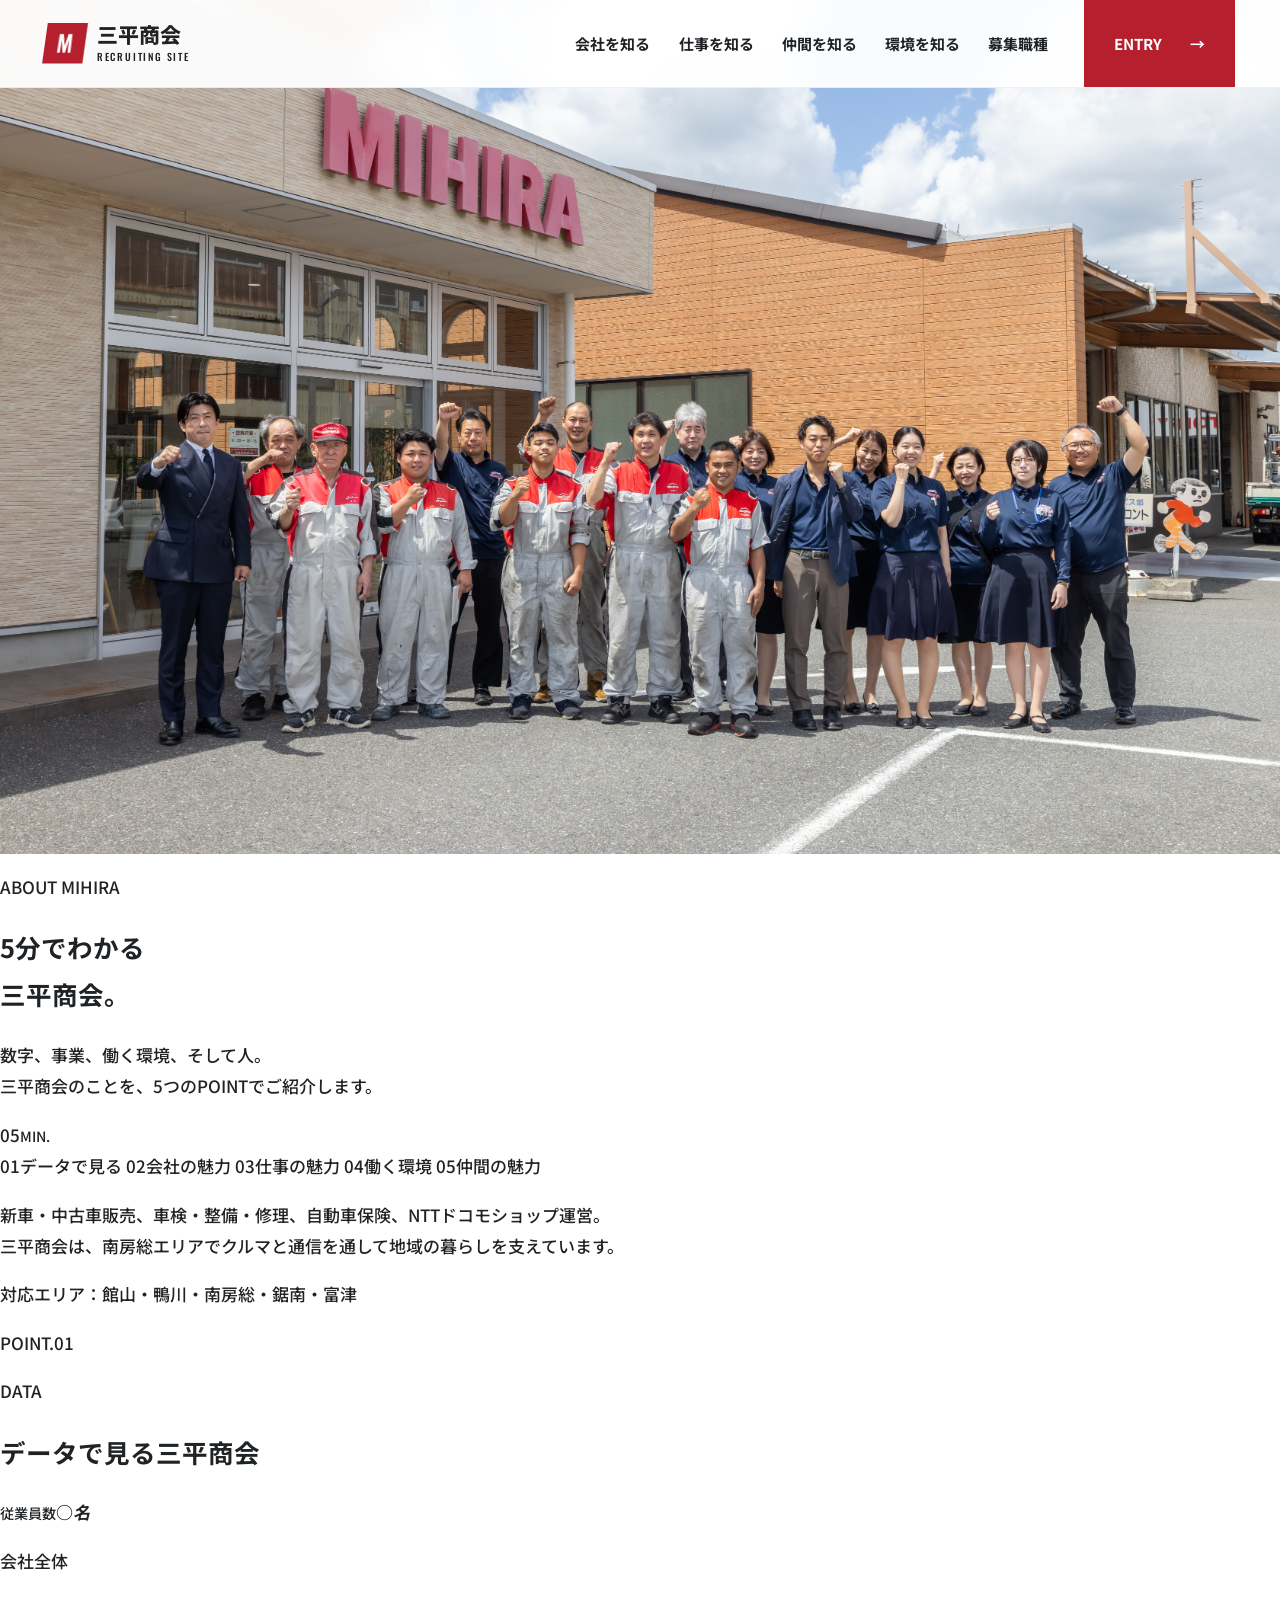
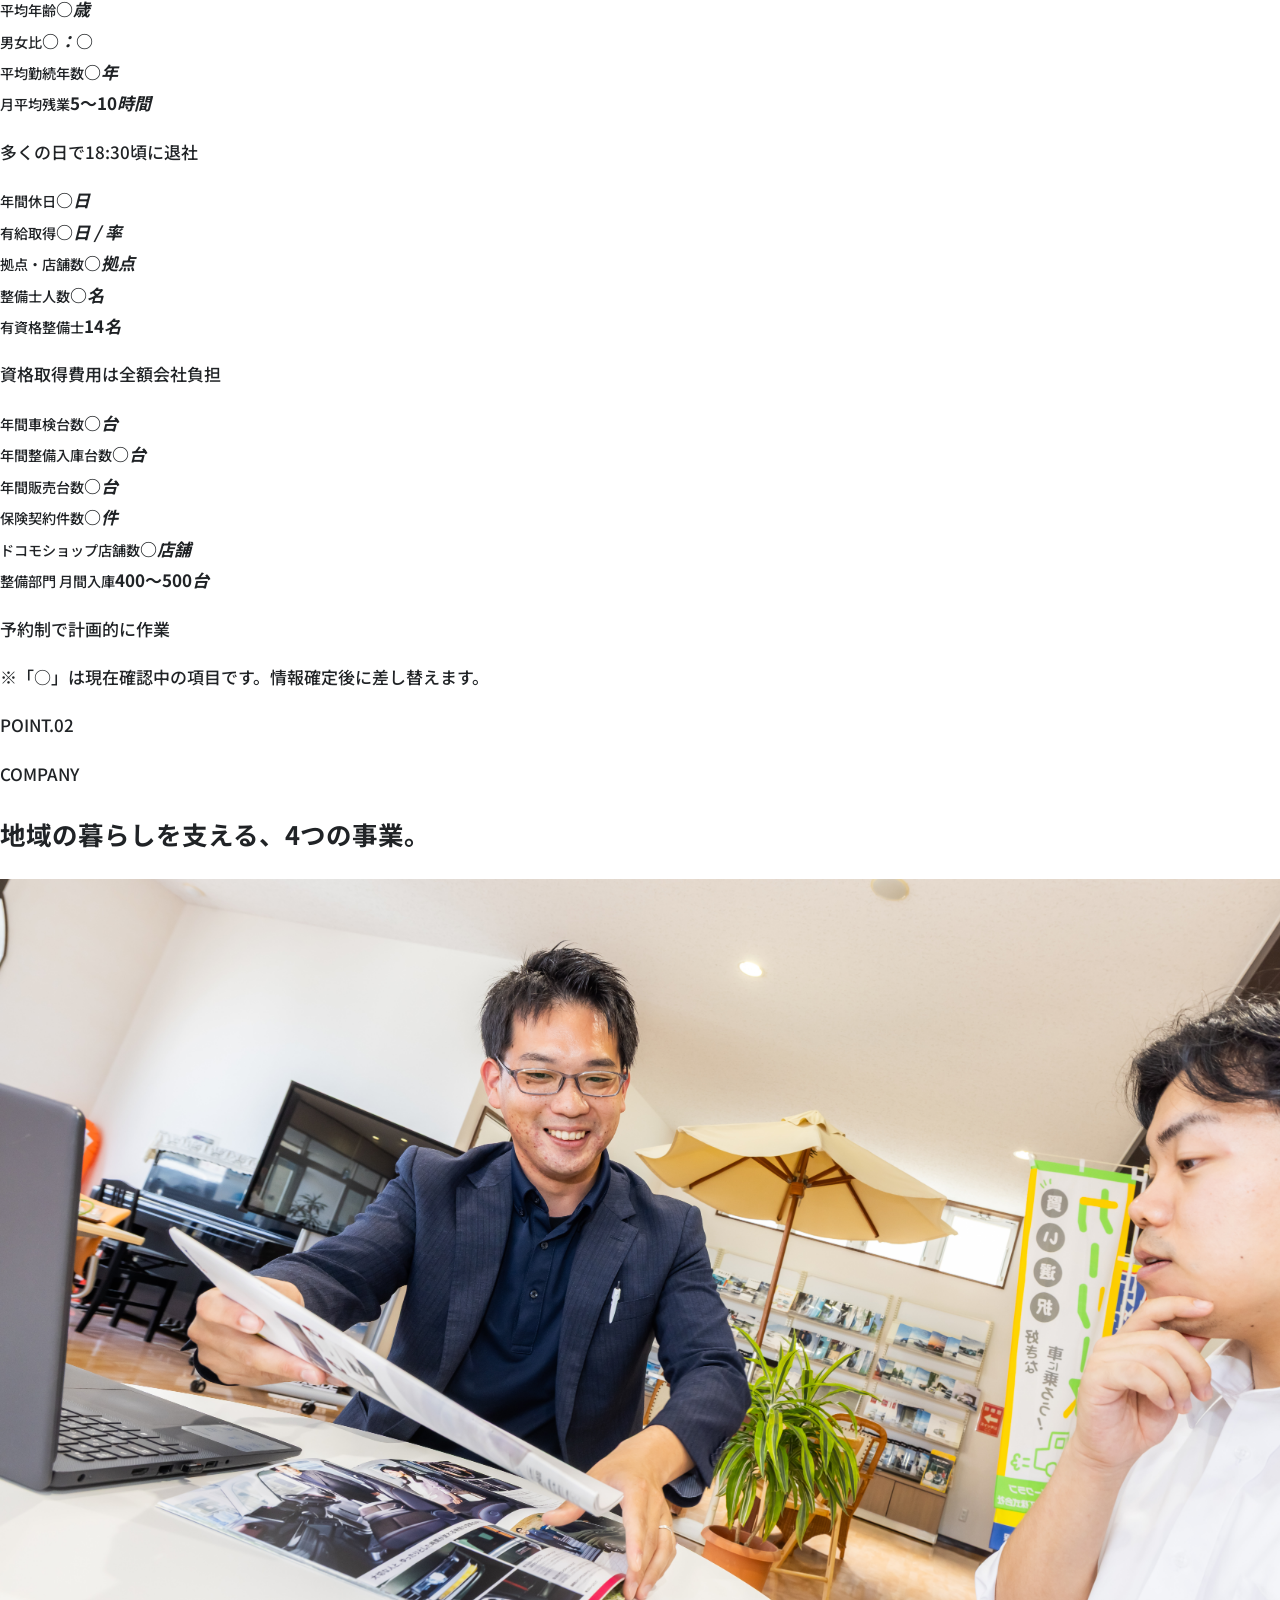
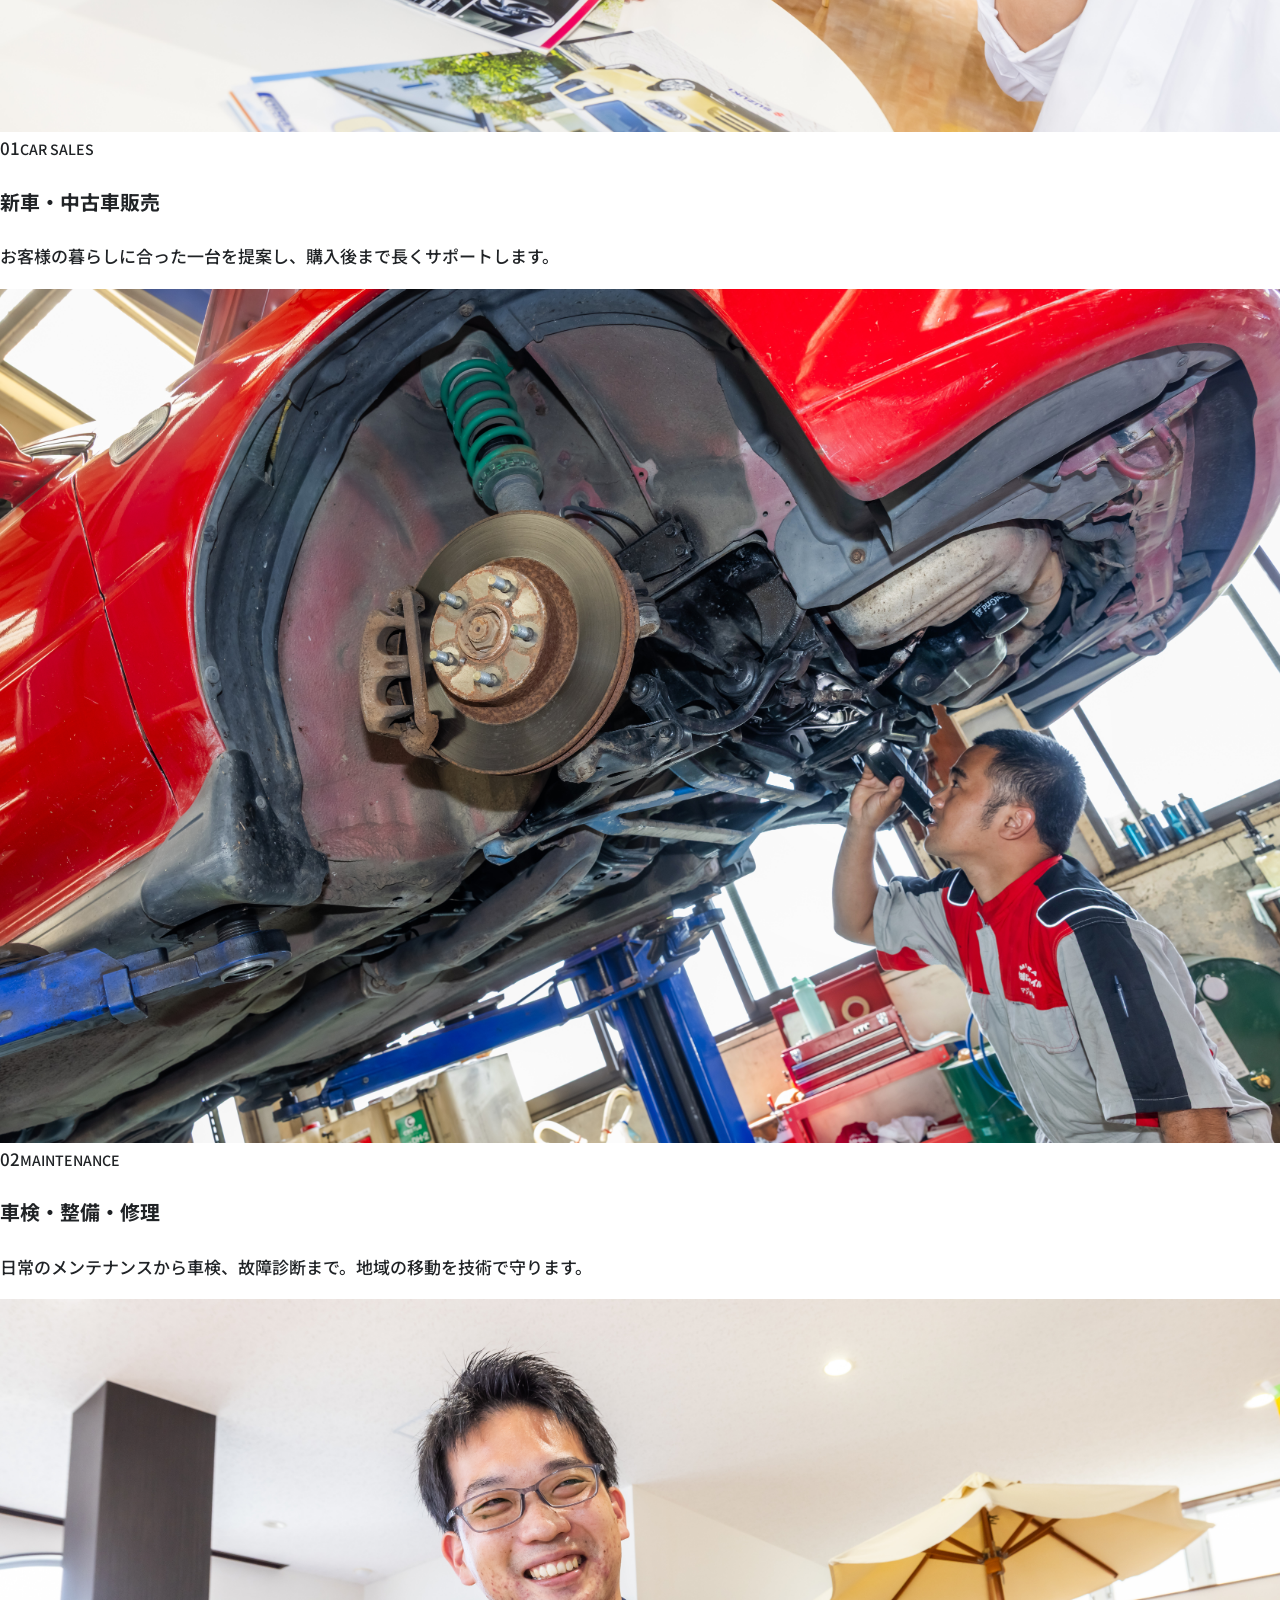
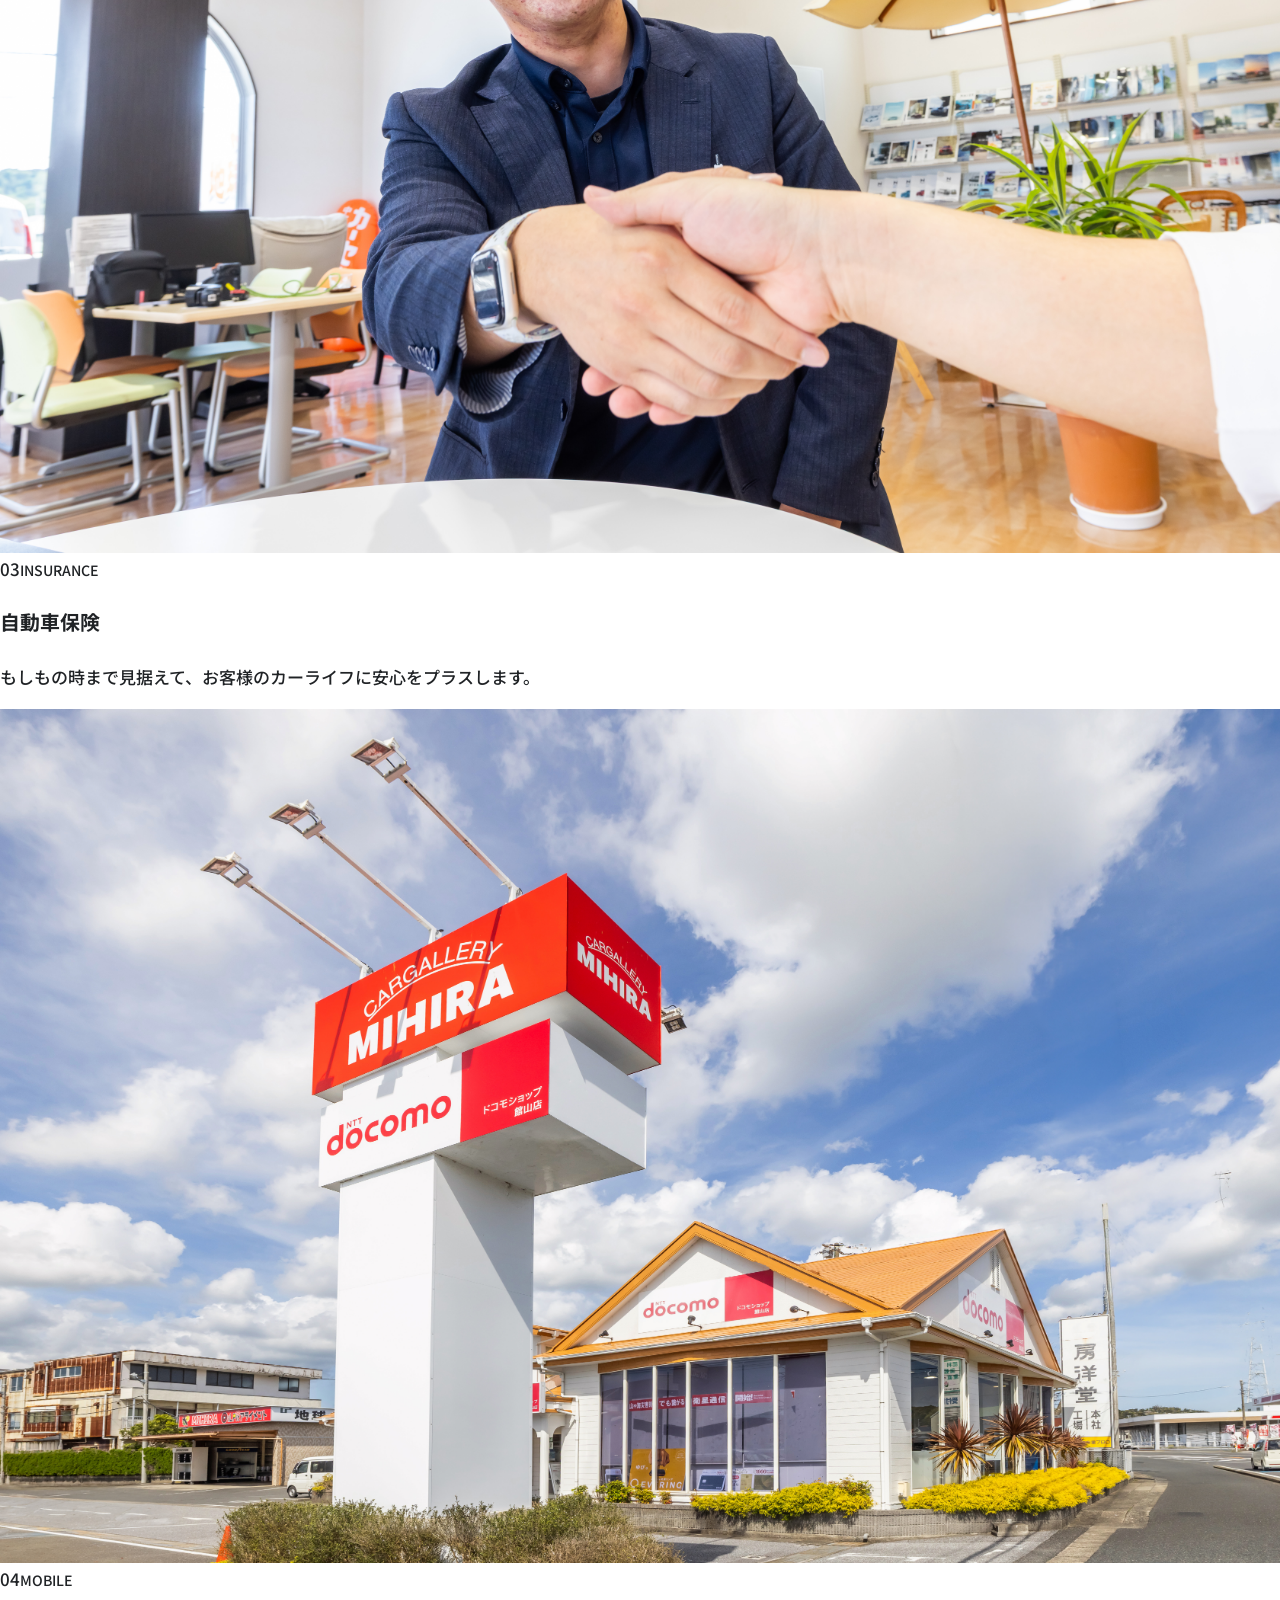
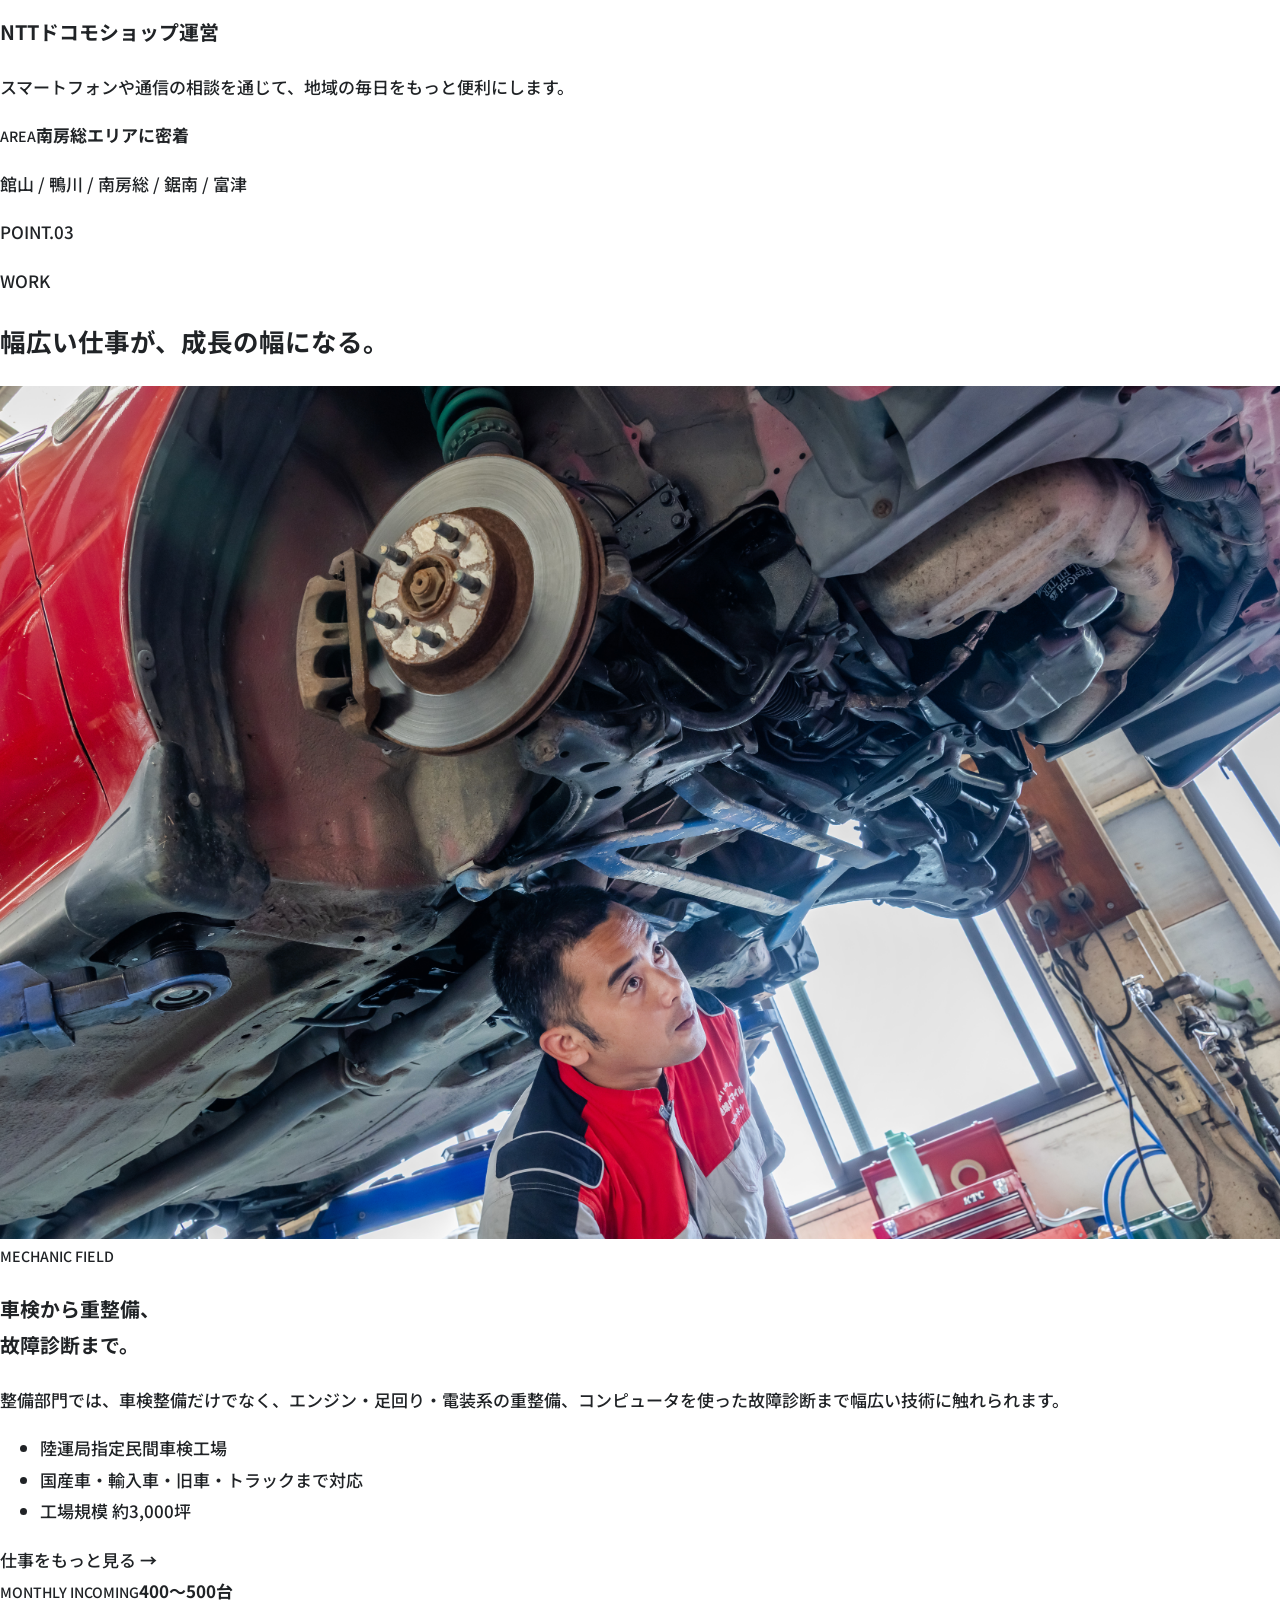
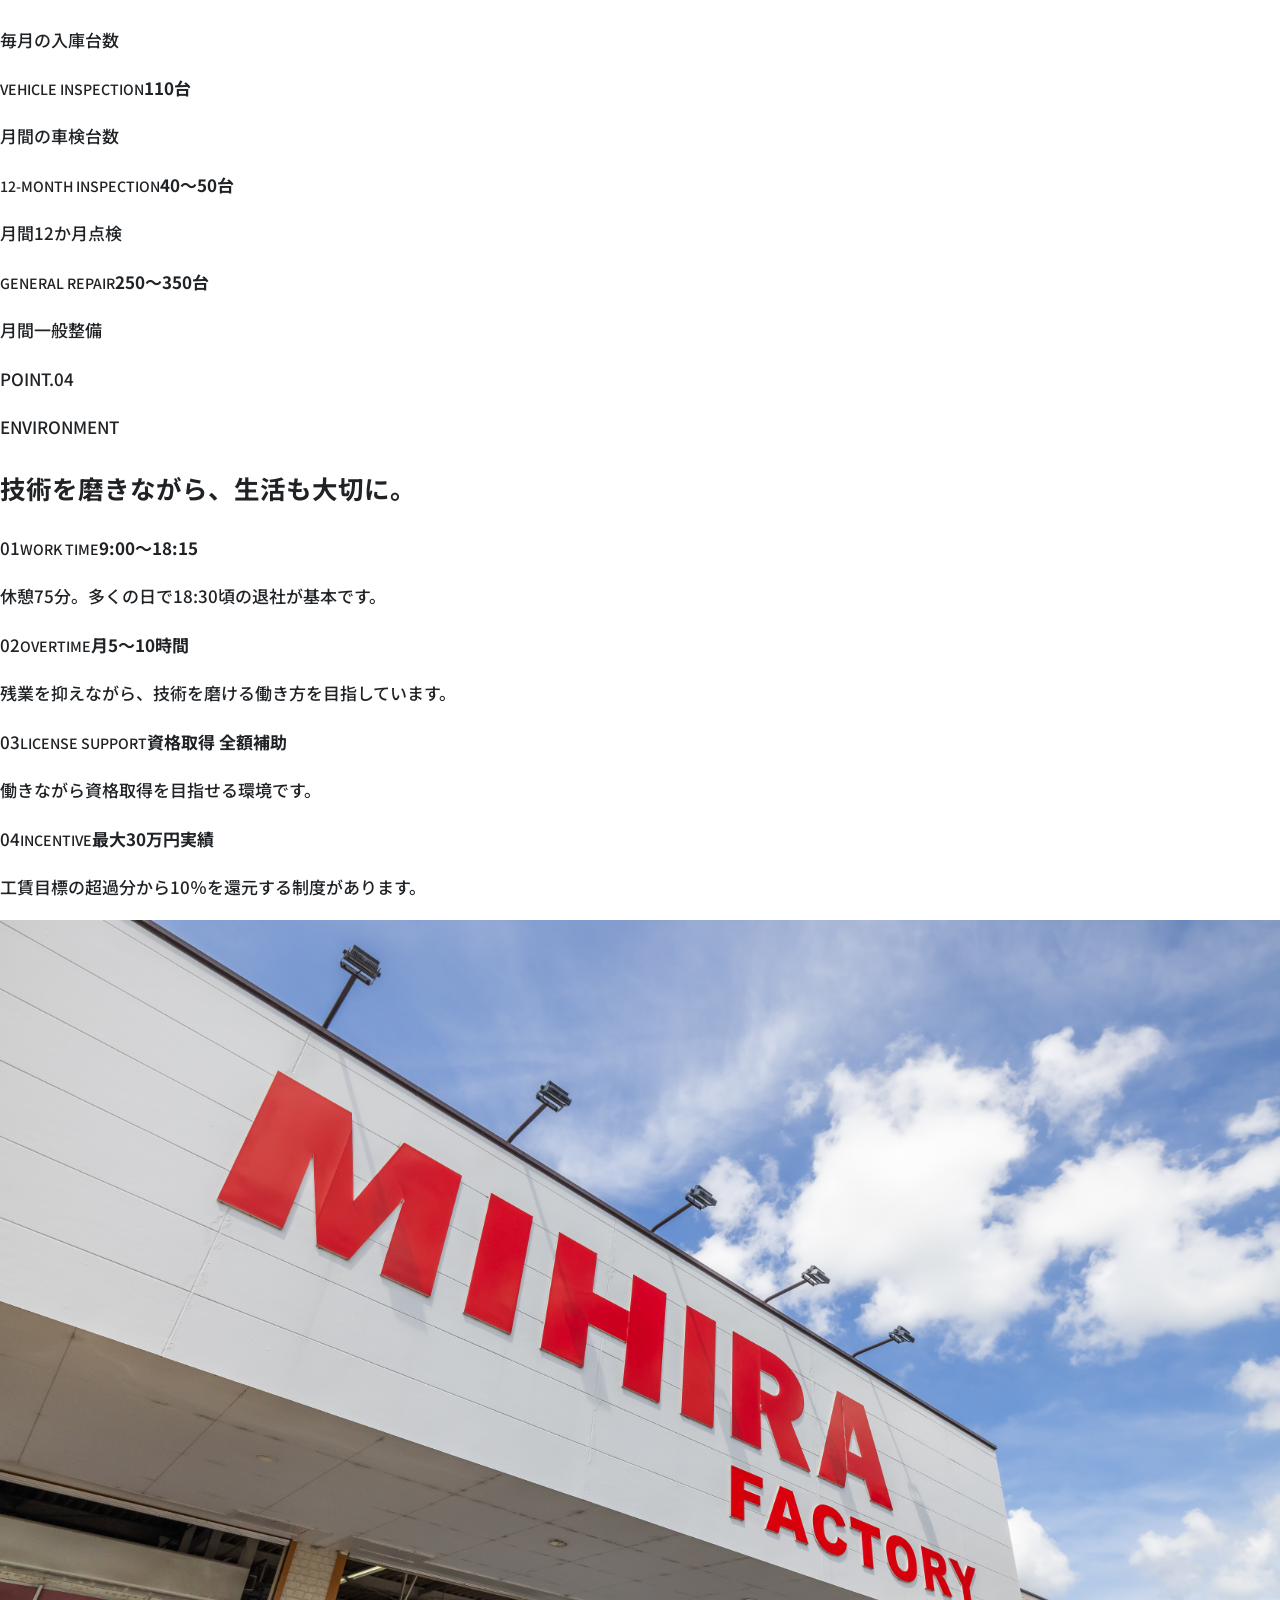
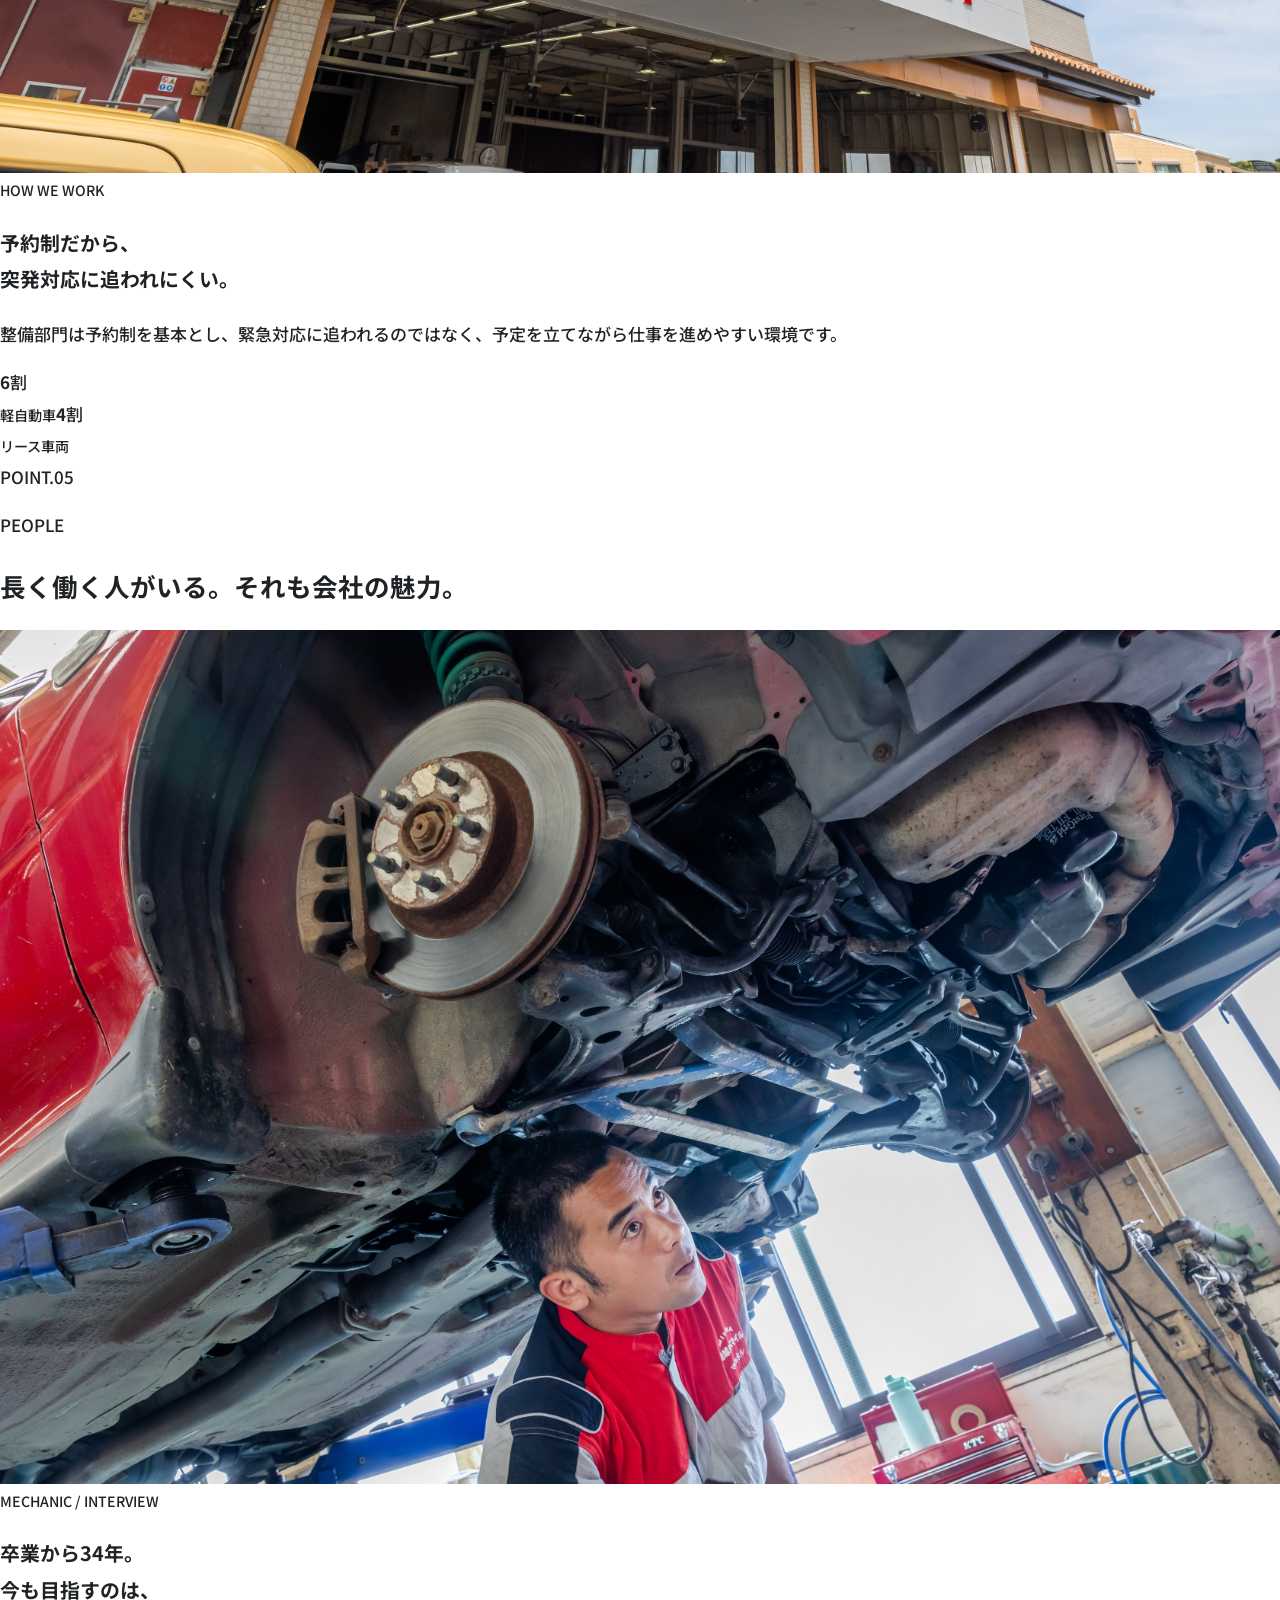
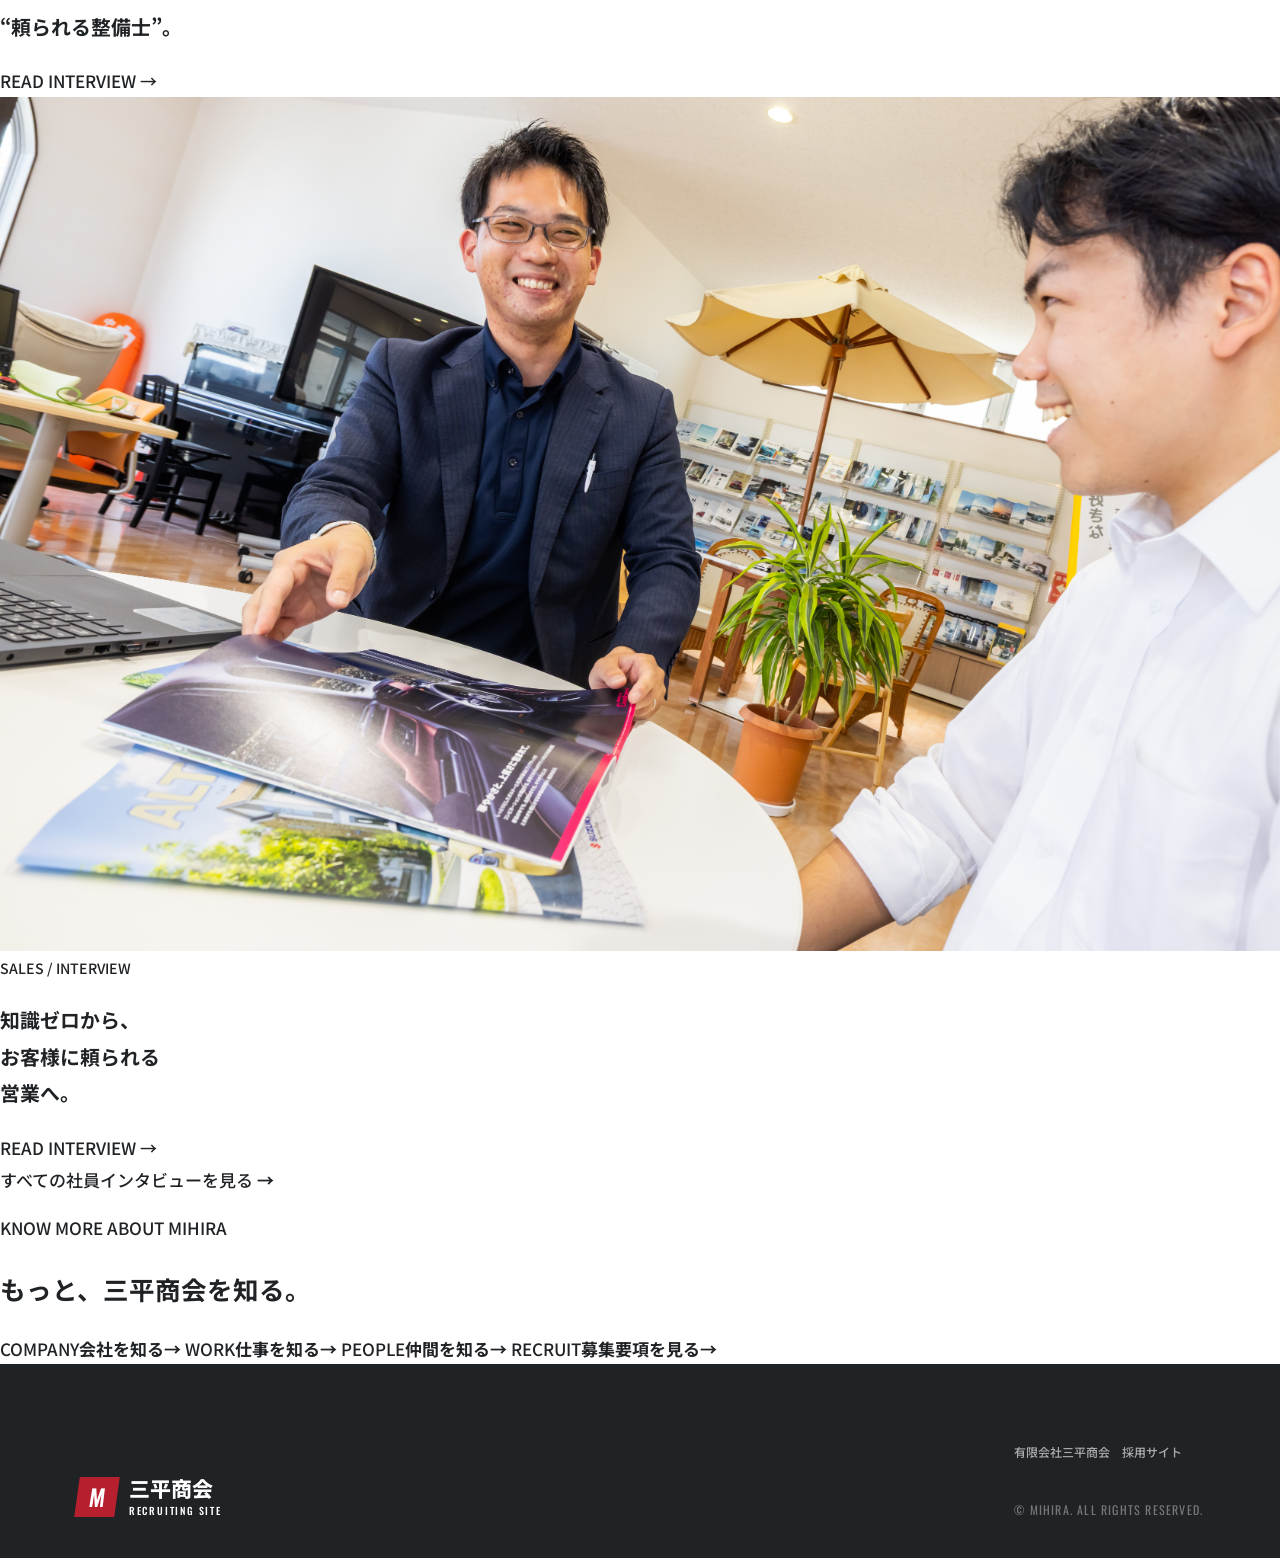
==== about/index.html @ 627ac49d "Add five-minute company overview page" ====
<!doctype html>
<html lang="ja">
<head>
<meta charset="utf-8">
<meta name="viewport" content="width=device-width,initial-scale=1">
<title>5分でわかる三平商会｜有限会社三平商会 採用サイト</title>
<meta name="description" content="数字・事業・働き方・社員の声から、三平商会を5分で知る採用コンテンツです。">
<link rel="stylesheet" href="../assets/css/style.css">
</head>
<body>
<header class="header">
  <a class="logo" href="../"><span class="logo-mark">M</span><span>三平商会<small>RECRUITING SITE</small></span></a>
  <button class="menu" aria-label="メニューを開く" aria-expanded="false"><span></span><span></span><span></span></button>
  <nav class="nav">
    <a href="../company/">会社を知る</a>
    <a href="../work/">仕事を知る</a>
    <a href="../people/">仲間を知る</a>
    <a href="../factory-tour/">環境を知る</a>
    <a href="../jobs/">募集職種</a>
    <a class="entry" href="../entry/">ENTRY <b>→</b></a>
  </nav>
</header>

<main class="five-page">

<section class="five-hero">
  <div class="five-hero-photo site-photo">
    <img src="../image/0V8A1605.jpg" alt="三平商会で働くスタッフ">
  </div>
  <div class="five-hero-copy">
    <p>ABOUT MIHIRA</p>
    <h1><span>5分でわかる</span><br>三平商会。</h1>
    <div class="five-hero-rule"></div>
    <p class="five-hero-lead">数字、事業、働く環境、そして人。<br>三平商会のことを、5つのPOINTでご紹介します。</p>
  </div>
  <div class="five-hero-mark">05<small>MIN.</small></div>
</section>

<nav class="five-local-nav">
  <a href="#data"><span>01</span>データで見る</a>
  <a href="#company"><span>02</span>会社の魅力</a>
  <a href="#work"><span>03</span>仕事の魅力</a>
  <a href="#environment"><span>04</span>働く環境</a>
  <a href="#people"><span>05</span>仲間の魅力</a>
</nav>

<section class="five-intro">
  <div class="five-container">
    <p class="five-intro-copy">新車・中古車販売、車検・整備・修理、自動車保険、NTTドコモショップ運営。<br>三平商会は、南房総エリアでクルマと通信を通して地域の暮らしを支えています。</p>
    <p>対応エリア：館山・鴨川・南房総・鋸南・富津</p>
  </div>
</section>

<section class="five-section five-data" id="data">
  <div class="five-container">
    <div class="five-point-head">
      <span>POINT.01</span>
      <div><p>DATA</p><h2>データで見る三平商会</h2></div>
    </div>

    <div class="five-data-grid">
      <article class="five-stat five-stat-large"><small>従業員数</small><strong>○<i>名</i></strong><p>会社全体</p></article>
      <article class="five-stat"><small>平均年齢</small><strong>○<i>歳</i></strong></article>
      <article class="five-stat"><small>男女比</small><strong>○<i>：</i>○</strong></article>
      <article class="five-stat"><small>平均勤続年数</small><strong>○<i>年</i></strong></article>
      <article class="five-stat five-stat-red"><small>月平均残業</small><strong>5〜10<i>時間</i></strong><p>多くの日で18:30頃に退社</p></article>
      <article class="five-stat"><small>年間休日</small><strong>○<i>日</i></strong></article>
      <article class="five-stat"><small>有給取得</small><strong>○<i>日 / 率</i></strong></article>
      <article class="five-stat"><small>拠点・店舗数</small><strong>○<i>拠点</i></strong></article>
      <article class="five-stat"><small>整備士人数</small><strong>○<i>名</i></strong></article>
      <article class="five-stat five-stat-dark"><small>有資格整備士</small><strong>14<i>名</i></strong><p>資格取得費用は全額会社負担</p></article>
      <article class="five-stat"><small>年間車検台数</small><strong>○<i>台</i></strong></article>
      <article class="five-stat"><small>年間整備入庫台数</small><strong>○<i>台</i></strong></article>
      <article class="five-stat"><small>年間販売台数</small><strong>○<i>台</i></strong></article>
      <article class="five-stat"><small>保険契約件数</small><strong>○<i>件</i></strong></article>
      <article class="five-stat"><small>ドコモショップ店舗数</small><strong>○<i>店舗</i></strong></article>
      <article class="five-stat five-stat-accent"><small>整備部門 月間入庫</small><strong>400〜500<i>台</i></strong><p>予約制で計画的に作業</p></article>
    </div>
    <p class="five-data-note">※「○」は現在確認中の項目です。情報確定後に差し替えます。</p>
  </div>
</section>

<section class="five-section five-company" id="company">
  <div class="five-container">
    <div class="five-point-head">
      <span>POINT.02</span>
      <div><p>COMPANY</p><h2>地域の暮らしを支える、4つの事業。</h2></div>
    </div>

    <div class="five-business-grid">
      <article>
        <div class="site-photo"><img src="../image/0V8A1823.jpg" alt="自動車販売の仕事風景"></div>
        <div><span>01</span><small>CAR SALES</small><h3>新車・中古車販売</h3><p>お客様の暮らしに合った一台を提案し、購入後まで長くサポートします。</p></div>
      </article>
      <article>
        <div class="site-photo"><img src="../image/0V8A1689.jpg" alt="自動車整備の仕事風景"></div>
        <div><span>02</span><small>MAINTENANCE</small><h3>車検・整備・修理</h3><p>日常のメンテナンスから車検、故障診断まで。地域の移動を技術で守ります。</p></div>
      </article>
      <article>
        <div class="site-photo"><img src="../image/0V8A1836.jpg" alt="自動車保険の仕事イメージ"></div>
        <div><span>03</span><small>INSURANCE</small><h3>自動車保険</h3><p>もしもの時まで見据えて、お客様のカーライフに安心をプラスします。</p></div>
      </article>
      <article>
        <div class="site-photo"><img src="../image/0V8A1887.jpg" alt="ドコモショップの店舗外観"></div>
        <div><span>04</span><small>MOBILE</small><h3>NTTドコモショップ運営</h3><p>スマートフォンや通信の相談を通じて、地域の毎日をもっと便利にします。</p></div>
      </article>
    </div>

    <div class="five-area-band">
      <div><small>AREA</small><strong>南房総エリアに密着</strong></div>
      <p>館山 / 鴨川 / 南房総 / 鋸南 / 富津</p>
    </div>
  </div>
</section>

<section class="five-section five-work" id="work">
  <div class="five-container">
    <div class="five-point-head">
      <span>POINT.03</span>
      <div><p>WORK</p><h2>幅広い仕事が、成長の幅になる。</h2></div>
    </div>

    <div class="five-work-feature">
      <div class="five-work-photo site-photo"><img src="../image/0V8A1693.jpg" alt="整備士が車両を点検する様子"></div>
      <div class="five-work-copy">
        <small>MECHANIC FIELD</small>
        <h3>車検から重整備、<br>故障診断まで。</h3>
        <p>整備部門では、車検整備だけでなく、エンジン・足回り・電装系の重整備、コンピュータを使った故障診断まで幅広い技術に触れられます。</p>
        <ul><li>陸運局指定民間車検工場</li><li>国産車・輸入車・旧車・トラックまで対応</li><li>工場規模 約3,000坪</li></ul>
        <a href="../work/">仕事をもっと見る <b>→</b></a>
      </div>
    </div>

    <div class="five-work-numbers">
      <div><small>MONTHLY INCOMING</small><strong>400〜500<span>台</span></strong><p>毎月の入庫台数</p></div>
      <div><small>VEHICLE INSPECTION</small><strong>110<span>台</span></strong><p>月間の車検台数</p></div>
      <div><small>12-MONTH INSPECTION</small><strong>40〜50<span>台</span></strong><p>月間12か月点検</p></div>
      <div><small>GENERAL REPAIR</small><strong>250〜350<span>台</span></strong><p>月間一般整備</p></div>
    </div>
  </div>
</section>

<section class="five-section five-environment" id="environment">
  <div class="five-container">
    <div class="five-point-head five-point-light">
      <span>POINT.04</span>
      <div><p>ENVIRONMENT</p><h2>技術を磨きながら、生活も大切に。</h2></div>
    </div>

    <div class="five-env-grid">
      <article><span>01</span><small>WORK TIME</small><strong>9:00〜18:15</strong><p>休憩75分。多くの日で18:30頃の退社が基本です。</p></article>
      <article><span>02</span><small>OVERTIME</small><strong>月5〜10時間</strong><p>残業を抑えながら、技術を磨ける働き方を目指しています。</p></article>
      <article><span>03</span><small>LICENSE SUPPORT</small><strong>資格取得 全額補助</strong><p>働きながら資格取得を目指せる環境です。</p></article>
      <article><span>04</span><small>INCENTIVE</small><strong>最大30万円実績</strong><p>工賃目標の超過分から10％を還元する制度があります。</p></article>
    </div>

    <div class="five-env-photo">
      <div class="site-photo"><img src="../image/0V8A1773.jpg" alt="MIHIRA FACTORY"></div>
      <div>
        <small>HOW WE WORK</small>
        <h3>予約制だから、<br>突発対応に追われにくい。</h3>
        <p>整備部門は予約制を基本とし、緊急対応に追われるのではなく、予定を立てながら仕事を進めやすい環境です。</p>
        <div class="five-ratio"><span><b>6</b>割<br><small>軽自動車</small></span><span><b>4</b>割<br><small>リース車両</small></span></div>
      </div>
    </div>
  </div>
</section>

<section class="five-section five-people" id="people">
  <div class="five-container">
    <div class="five-point-head">
      <span>POINT.05</span>
      <div><p>PEOPLE</p><h2>長く働く人がいる。それも会社の魅力。</h2></div>
    </div>

    <div class="five-people-grid">
      <a href="../people/mechanic-ky.html">
        <div class="site-photo"><img src="../image/0V8A1693.jpg" alt="自動車整備の仕事風景"></div>
        <div><small>MECHANIC / INTERVIEW</small><h3>卒業から34年。<br>今も目指すのは、<br>“頼られる整備士”。</h3><span>READ INTERVIEW →</span></div>
      </a>
      <a href="../people/sales-ty.html">
        <div class="site-photo"><img src="../image/0V8A1831.jpg" alt="営業スタッフの仕事風景"></div>
        <div><small>SALES / INTERVIEW</small><h3>知識ゼロから、<br>お客様に頼られる<br>営業へ。</h3><span>READ INTERVIEW →</span></div>
      </a>
    </div>

    <a class="five-all-people" href="../people/">すべての社員インタビューを見る <b>→</b></a>
  </div>
</section>

<section class="five-next">
  <div class="five-container">
    <p>KNOW MORE ABOUT MIHIRA</p>
    <h2>もっと、三平商会を知る。</h2>
    <div class="five-next-grid">
      <a href="../company/"><span>COMPANY</span><strong>会社を知る</strong><b>→</b></a>
      <a href="../work/"><span>WORK</span><strong>仕事を知る</strong><b>→</b></a>
      <a href="../people/"><span>PEOPLE</span><strong>仲間を知る</strong><b>→</b></a>
      <a href="../jobs/"><span>RECRUIT</span><strong>募集要項を見る</strong><b>→</b></a>
    </div>
  </div>
</section>

</main>

<footer>
  <div class="logo footer-logo"><span class="logo-mark">M</span><span>三平商会<small>RECRUITING SITE</small></span></div>
  <p>有限会社三平商会　採用サイト</p>
  <small>© MIHIRA. ALL RIGHTS RESERVED.</small>
</footer>
<script src="../assets/js/main.js"></script>
</body>
</html>
---- assets/css/style.css ----
@import url('https://fonts.googleapis.com/css2?family=Noto+Sans+JP:wght@400;500;600;700;800;900&family=Oswald:wght@500;600&display=swap');
:root{--red:#b51f2e;--red2:#8f1723;--ink:#202326;--muted:#72777c;--cream:#f4f1eb;--line:#ddd9d2}
*{box-sizing:border-box}html{scroll-behavior:smooth}body{margin:0;color:var(--ink);font-family:"Noto Sans JP",sans-serif;background:#fff}a{color:inherit;text-decoration:none}.header{height:88px;display:flex;align-items:center;padding:0 3.5vw;position:fixed;top:0;left:0;right:0;z-index:20;background:rgba(255,255,255,.94);backdrop-filter:blur(12px);border-bottom:1px solid rgba(0,0,0,.06)}.logo{display:flex;align-items:center;gap:12px;font-weight:800;line-height:1.05;font-size:20px}.logo small{display:block;font:500 9px/1.4 Oswald,sans-serif;letter-spacing:.18em;margin-top:5px}.logo-mark{display:grid;place-items:center;width:40px;height:40px;background:var(--red);color:white;font:600 23px Oswald;transform:skew(-8deg)}.nav{margin-left:auto;display:flex;align-items:center;height:100%;gap:2.2vw;font-size:13px;font-weight:600}.nav a:not(.entry):hover{color:var(--red)}.entry{height:100%;padding:0 30px;background:var(--red);color:white;display:flex;gap:28px;align-items:center;margin-left:8px}.menu{display:none}.hero{height:min(900px,100vh);min-height:690px;padding-top:88px;position:relative;overflow:hidden;background:#eee}.hero-photo{position:absolute;inset:88px 0 0;background:linear-gradient(110deg,#d4d1ca,#9d9c98)}.placeholder{display:grid;place-items:center;background:linear-gradient(135deg,#dedbd4,#b8b5ae);overflow:hidden}.placeholder span{font:600 12px Oswald;letter-spacing:.18em;color:rgba(32,35,38,.42)}.hero-photo:after{content:"";position:absolute;inset:0;background:linear-gradient(90deg,rgba(0,0,0,.5),rgba(0,0,0,.05) 60%)}.hero-copy{position:absolute;left:7vw;top:50%;transform:translateY(-42%);color:white;z-index:2}.eyebrow,.section-head>p{font:600 12px Oswald;letter-spacing:.2em}.hero-copy h1{font-size:clamp(50px,6.2vw,96px);line-height:1.12;letter-spacing:-.04em;margin:20px 0 25px;font-weight:800}.hero-copy h1 em{font-style:normal;color:#fff;border-bottom:8px solid var(--red)}.hero-copy>p:last-child{font-size:18px;font-weight:600;letter-spacing:.06em}.scroll{position:absolute;right:4vw;bottom:35px;color:white;z-index:3;font:500 10px Oswald;letter-spacing:.2em;writing-mode:vertical-rl}.scroll i{display:block;height:55px;width:1px;background:white;margin:12px auto}.section{max-width:1180px;margin:auto;padding:130px 40px;position:relative}.number{position:absolute;right:40px;top:100px;font:600 70px Oswald;color:#eee}.section-head p{color:var(--red);margin:0 0 16px}.section-head h2{font-size:clamp(30px,3.5vw,52px);line-height:1.4;letter-spacing:-.035em;margin:0;font-weight:800}.section-head.center{text-align:center}.intro-grid{display:grid;grid-template-columns:1fr 1fr;gap:9%;align-items:center;margin-top:70px}.copy p{font-size:15px;line-height:2.15;margin:0 0 24px}.tall{height:540px}.text-link{display:inline-flex;align-items:center;gap:50px;border-bottom:1px solid var(--ink);padding:15px 0;font-weight:700;margin-top:15px}.text-link span{color:var(--red)}.discover{background:var(--cream);max-width:none;padding-left:max(40px,calc((100% - 1100px)/2));padding-right:max(40px,calc((100% - 1100px)/2))}.cards{display:grid;grid-template-columns:1fr 1fr;gap:28px;margin-top:65px}.card{background:white;position:relative;padding-bottom:26px;transition:.25s}.card:hover{transform:translateY(-5px)}.card .placeholder{height:290px}.card small,.card h3{margin-left:28px}.card small{font:600 10px Oswald;color:var(--red);letter-spacing:.18em;display:block;margin-top:23px}.card h3{font-size:19px;margin-top:7px;margin-bottom:0}.card>b{position:absolute;right:28px;bottom:29px;color:var(--red)}.business,.jobs{background:var(--red);color:white}.business .inner{padding-top:120px;padding-bottom:120px}.section-head.light p{color:#fff9;}.business-lead{line-height:2;margin:35px 0 60px;color:#fff}.business-list{display:grid;grid-template-columns:repeat(4,1fr);border-top:1px solid #ffffff55;border-bottom:1px solid #ffffff55}.business-list>div{padding:38px 24px;border-right:1px solid #ffffff55}.business-list>div:last-child{border:0}.business-list span{font:500 12px Oswald;color:#ffffff99}.business-list h3{font-size:21px;margin:45px 0 16px}.business-list p{font-size:13px;line-height:1.8;color:#ffffffc9}.interviews{margin-top:75px;display:grid;gap:90px}.interview{display:grid;grid-template-columns:55% 1fr;gap:7%;align-items:center}.interview.reverse{grid-template-columns:1fr 55%}.interview.reverse .portrait{order:2}.portrait{height:500px}.interview small{font:600 10px Oswald;letter-spacing:.16em;color:var(--red)}.interview h3{font-size:34px;line-height:1.55;margin:18px 0}.interview p{font-size:13px;color:var(--muted)}.interview a{font:600 11px Oswald;letter-spacing:.12em;display:inline-block;border-bottom:1px solid;padding:13px 0;margin-top:25px}.outline-button{display:flex;width:300px;justify-content:space-between;border:1px solid var(--ink);padding:20px 25px;margin:75px auto 0;font-weight:700;font-size:13px}.factory{height:720px;position:relative;color:white;overflow:hidden}.factory-bg{position:absolute;inset:0;background:linear-gradient(135deg,#5d5f60,#242627)}.factory-bg:after{content:"";position:absolute;inset:0;background:linear-gradient(90deg,rgba(0,0,0,.65),rgba(0,0,0,.1))}.factory-copy{position:absolute;left:max(7vw,calc((100% - 1100px)/2));top:50%;transform:translateY(-50%);max-width:530px}.factory-copy small{font:600 12px Oswald;letter-spacing:.2em}.factory-copy h2{font-size:52px;line-height:1.35;margin:18px 0 24px}.factory-copy p{line-height:2}.factory-copy a{display:flex;justify-content:space-between;background:white;color:var(--ink);padding:22px 28px;width:310px;margin-top:35px;font-weight:700}.factory-copy a span{color:var(--red)}.career{padding-top:120px;padding-bottom:140px}.steps{display:flex;align-items:center;justify-content:center;margin-top:75px}.steps>div{width:205px;min-height:170px;padding:25px;border:1px solid var(--line)}.steps>i{font-style:normal;color:var(--red);padding:15px}.steps small{font:500 10px Oswald;letter-spacing:.12em;color:var(--red)}.steps strong{display:block;font-size:25px;margin:22px 0 8px}.steps p{font-size:12px;margin:0;color:var(--muted)}.job-list{margin-top:55px;border-top:1px solid #ffffff55}.job-list a{display:grid;grid-template-columns:70px 1fr auto;align-items:center;padding:27px 10px;border-bottom:1px solid #ffffff55;transition:.2s}.job-list a:hover{padding-left:22px;background:#ffffff0d}.job-list span{font:500 11px Oswald;color:#ffffff99}.job-list strong{font-size:20px}.job-list b{font-size:22px}.cta{text-align:center;background:#f0ede7;padding:125px 30px}.cta>p{font:600 12px Oswald;letter-spacing:.2em;color:var(--red)}.cta h2{font-size:48px;line-height:1.4;margin:20px}.cta a{display:flex;justify-content:space-between;align-items:center;width:330px;background:var(--red);color:white;padding:23px 28px;margin:35px auto 0;font-weight:700}.cta a span{font-size:20px}footer{background:#202326;color:white;padding:65px 6vw 40px;display:grid;grid-template-columns:1fr auto;gap:25px;align-items:end}footer p{font-size:12px;color:#aaa}.footer-logo{grid-row:1/3}footer>small{font:400 9px Oswald;color:#777;letter-spacing:.1em}

@media(max-width:850px){
.header{height:70px;padding:0 20px}.logo{font-size:16px}.logo-mark{width:34px;height:34px}.menu{display:flex;flex-direction:column;justify-content:center;gap:5px;margin-left:auto;width:42px;height:42px;border:0;background:none;z-index:30}.menu span{display:block;width:24px;height:2px;background:var(--ink);transition:.2s}.menu.active span:nth-child(1){transform:translateY(7px) rotate(45deg)}.menu.active span:nth-child(2){opacity:0}.menu.active span:nth-child(3){transform:translateY(-7px) rotate(-45deg)}.nav{position:fixed;inset:70px 0 auto 0;height:calc(100vh - 70px);background:white;display:flex;flex-direction:column;align-items:stretch;gap:0;padding:20px 25px 40px;transform:translateX(100%);transition:.3s}.nav.open{transform:none}.nav a{padding:20px 5px;border-bottom:1px solid #eee;font-size:16px}.nav .entry{height:auto;margin:25px 0 0;padding:20px 22px;justify-content:space-between}.hero{padding-top:70px;height:760px;min-height:0}.hero-photo{inset:70px 0 0}.hero-copy{left:25px;right:25px;top:auto;bottom:100px;transform:none}.hero-copy h1{font-size:48px}.hero-copy h1 em{border-width:5px}.hero-copy>p:last-child{font-size:14px}.scroll{display:none}.section{padding:90px 24px}.number{font-size:45px;right:24px;top:65px}.section-head h2{font-size:31px}.intro-grid{grid-template-columns:1fr;margin-top:45px;gap:45px}.intro-grid .photo{order:-1}.tall{height:390px}.cards{grid-template-columns:1fr;gap:18px;margin-top:45px}.card .placeholder{height:220px}.business-list{grid-template-columns:1fr 1fr}.business-list>div{border-bottom:1px solid #ffffff55}.business-list h3{margin-top:25px}.interviews{gap:70px;margin-top:50px}.interview,.interview.reverse{grid-template-columns:1fr;gap:30px}.interview.reverse .portrait{order:0}.portrait{height:410px}.interview h3{font-size:29px}.factory{height:650px}.factory-copy{left:25px;right:25px}.factory-copy h2{font-size:38px}.factory-copy a{width:100%}.steps{flex-direction:column;align-items:stretch;margin-top:50px}.steps>div{width:100%;min-height:0}.steps>i{transform:rotate(90deg);align-self:center}.job-list a{grid-template-columns:45px 1fr auto}.job-list strong{font-size:16px}.cta{padding:90px 24px}.cta h2{font-size:36px}.cta a{width:100%;max-width:330px}footer{grid-template-columns:1fr}.footer-logo{grid-row:auto}
}
/* sub pages */
.subpage{padding-top:88px}.subhero{min-height:480px;display:grid;grid-template-columns:45% 55%;background:var(--red);color:#fff}.subhero>div:first-child{padding:90px max(40px,7vw);display:flex;flex-direction:column;justify-content:center}.subhero>div>p{font:600 12px Oswald;letter-spacing:.2em}.subhero h1{font-size:clamp(40px,5vw,72px);line-height:1.3;margin:15px 0}.subhero>.placeholder{background:linear-gradient(135deg,#d9d6cf,#aaa7a0)}.soft{background:var(--cream);max-width:none;padding-left:max(40px,calc((100% - 1100px)/2));padding-right:max(40px,calc((100% - 1100px)/2))}.article-grid{display:grid;grid-template-columns:1fr 1fr;gap:8%;margin-top:60px;align-items:start}.article-grid p,.leadtext{line-height:2.1;font-size:15px}.quote{margin-top:55px;border-left:5px solid var(--red);padding:15px 0 15px 40px;font-size:19px;line-height:2.3;font-weight:600}.quote b{color:var(--red);letter-spacing:.3em}.timeline{margin-top:60px;border-left:1px solid var(--line);padding-left:45px;display:grid;gap:35px}.timeline>div{position:relative}.timeline>div:before{content:"";position:absolute;width:11px;height:11px;border-radius:50%;background:var(--red);left:-51px;top:8px}.timeline b{color:var(--red);font:600 13px Oswald}.timeline h3{margin:6px 0}.timeline p{line-height:1.9;color:var(--muted)}.service-grid,.people-grid,.job-cards{display:grid;grid-template-columns:1fr 1fr;gap:24px;margin-top:60px}.service-grid article,.job-cards article{padding:40px;border:1px solid var(--line);background:#fff}.service-grid span,.job-cards small{font:600 11px Oswald;color:var(--red);letter-spacing:.15em}.service-grid h3,.job-cards h2{font-size:25px;margin:35px 0 15px}.service-grid p,.job-cards p{line-height:1.9;color:var(--muted)}.job-cards b{font-size:13px}.career-panel{margin-top:55px;background:white;padding:45px;border-left:5px solid var(--red)}.career-panel h3{color:var(--red);margin-top:30px}.people-grid>a{display:block}.people-grid .portrait{height:390px}.people-grid small{display:block;color:var(--red);font:600 10px Oswald;letter-spacing:.15em;margin-top:20px}.people-grid h3{font-size:22px;line-height:1.65;margin:8px 0}.people-grid p{color:var(--muted);font-size:13px}.tour{max-width:1180px;margin:auto;padding:0 40px 130px;display:grid;gap:100px}.tour article{display:grid;grid-template-columns:55% 1fr;gap:7%;align-items:center}.tour article:nth-child(even) .placeholder{order:2}.tour .placeholder{height:420px}.tour b{font:600 13px Oswald;color:var(--red)}.tour h2{font-size:35px}.tour p{line-height:2;color:var(--muted)}.entry-box{max-width:700px;margin:60px auto 0;background:var(--cream);padding:55px;text-align:center}.entry-box h3{font-size:27px}.entry-box p{line-height:2;color:var(--muted)}.entry-box a{display:block;background:var(--red);color:white;padding:22px;margin-top:30px;font-weight:700}.centertext{text-align:center}.interview-title{text-align:center;margin-bottom:90px}.interview-title>p{font:600 12px Oswald;color:var(--red);letter-spacing:.2em}.interview-title h2{font-size:44px;line-height:1.5}.interview-detail article{display:grid;grid-template-columns:1fr 43%;gap:8%;align-items:center;margin:0 0 100px}.interview-detail article.flip{grid-template-columns:43% 1fr}.interview-detail article.flip>div:first-child{order:2}.interview-detail article .placeholder{height:330px}.interview-detail article small{font:600 12px Oswald;color:var(--red)}.interview-detail article h3{font-size:24px;line-height:1.6}.interview-detail article p{line-height:2;font-size:14px}.message{background:var(--cream);padding:60px;text-align:center}.message>p:first-child{font:600 11px Oswald;color:var(--red);letter-spacing:.2em}.message>p:last-child{line-height:2;max-width:750px;margin:auto}.message h2{font-size:34px}
@media(max-width:850px){.subpage{padding-top:70px}.subhero{min-height:540px;grid-template-columns:1fr;grid-template-rows:1fr 48%}.subhero>div:first-child{padding:50px 24px}.article-grid,.service-grid,.people-grid,.job-cards{grid-template-columns:1fr}.article-grid .placeholder{order:-1}.quote{font-size:16px;padding-left:24px}.service-grid article,.job-cards article{padding:28px}.people-grid .portrait{height:330px}.tour{padding:0 24px 90px;gap:70px}.tour article,.tour article:nth-child(even){grid-template-columns:1fr}.tour article:nth-child(even) .placeholder{order:0}.tour .placeholder{height:300px}.entry-box{padding:35px 22px}.interview-title{margin-bottom:60px}.interview-title h2{font-size:31px}.interview-detail article,.interview-detail article.flip{grid-template-columns:1fr;gap:25px;margin-bottom:75px}.interview-detail article.flip>div:first-child{order:0}.interview-detail article .placeholder{height:280px;order:-1}.message{padding:45px 24px}.message h2{font-size:28px}}

/* header overlap fix + interview card affordance */
.header{transition:height .25s ease,box-shadow .25s ease,background .25s ease}
.header.scrolled{height:72px;box-shadow:0 8px 30px rgba(0,0,0,.08);background:rgba(255,255,255,.98)}
.header.scrolled .entry{height:72px}
.people-grid>a{position:relative;padding-bottom:24px;border-bottom:1px solid var(--line);transition:transform .25s ease}
.people-grid>a:after{content:"READ INTERVIEW →";display:inline-block;margin-top:15px;font:600 10px Oswald;letter-spacing:.12em;color:var(--red)}
.people-grid>a:hover{transform:translateY(-5px)}
@media(max-width:850px){.header.scrolled{height:64px}.header.scrolled .nav{inset:64px 0 auto 0;height:calc(100vh - 64px)}}

/* premium interview detail */
.interview-detail{max-width:1120px}
.interview-detail .interview-title{position:relative;text-align:left;margin:-105px 0 110px auto;background:#fff;width:min(820px,88%);padding:52px 64px 46px;z-index:3;box-shadow:0 22px 60px rgba(20,20,20,.08)}
.interview-detail .interview-title:before{content:"";position:absolute;left:0;top:0;width:7px;height:100%;background:var(--red)}
.interview-detail .interview-title>p{margin:0 0 15px;font-size:13px}
.interview-detail .interview-title h2{font-size:clamp(32px,4vw,54px);letter-spacing:-.04em;margin:0 0 22px;line-height:1.45}
.interview-detail .interview-title strong{display:inline-flex;align-items:center;gap:15px;font-size:15px}
.interview-detail .interview-title strong:before{content:"";width:38px;height:1px;background:var(--red)}
.interview-detail article{position:relative;grid-template-columns:1fr 47%;gap:9%;margin-bottom:145px}
.interview-detail article.flip{grid-template-columns:47% 1fr}
.interview-detail article>div:first-child{position:relative;padding:42px 0}
.interview-detail article small{display:flex;align-items:center;gap:12px;font-size:14px;letter-spacing:.15em}
.interview-detail article small:after{content:"";height:1px;width:48px;background:var(--red)}
.interview-detail article h3{font-size:clamp(23px,2.4vw,32px);letter-spacing:-.025em;margin:20px 0 28px}
.interview-detail article p{font-size:15px;line-height:2.15;color:#4d5155}
.interview-detail article .placeholder{height:430px;border-radius:2px;position:relative}
.interview-detail article .placeholder:after{content:"";position:absolute;width:70%;height:70%;border:1px solid var(--red);right:-18px;bottom:-18px;z-index:-1}
.interview-detail article.flip .placeholder:after{right:auto;left:-18px}
.interview-detail article:nth-of-type(odd)>div:first-child:before{content:attr(data-q);position:absolute;z-index:-1;top:-25px;left:-25px;font:600 110px Oswald;color:#f3f0ea}
.interview-detail .message{position:relative;margin-top:30px;padding:85px 9%;background:var(--ink);color:#fff;text-align:left;overflow:hidden}
.interview-detail .message:after{content:"MESSAGE";position:absolute;right:-15px;bottom:-45px;font:600 120px Oswald;color:rgba(255,255,255,.035);letter-spacing:.02em}
.interview-detail .message>p:first-child{color:#fff8}
.interview-detail .message h2{font-size:clamp(32px,4vw,48px);margin:15px 0 25px}
.interview-detail .message>p:last-child{margin:0;max-width:760px;color:#e5e5e5;font-size:15px}
.interview-back{display:flex;justify-content:center;margin:70px 0 0}
.interview-back a{display:flex;align-items:center;justify-content:space-between;width:300px;padding:19px 24px;border:1px solid var(--ink);font-size:13px;font-weight:700}
@media(max-width:850px){
.interview-detail .interview-title{margin:-55px 0 75px auto;width:94%;padding:34px 28px 32px}
.interview-detail .interview-title h2{font-size:29px}
.interview-detail article,.interview-detail article.flip{grid-template-columns:1fr;margin-bottom:90px;gap:22px}
.interview-detail article>div:first-child,.interview-detail article.flip>div:first-child{padding:12px 0;order:0}
.interview-detail article .placeholder,.interview-detail article.flip .placeholder{height:300px;order:-1;margin-bottom:16px}
.interview-detail article .placeholder:after{right:-8px;bottom:-8px}
.interview-detail article.flip .placeholder:after{left:-8px}
.interview-detail article h3{font-size:23px;margin:15px 0 18px}
.interview-detail article p{font-size:14px;line-height:2}
.interview-detail .message{margin-left:-24px;margin-right:-24px;padding:60px 28px}
.interview-detail .message:after{font-size:75px}
}

/* individual interview hero */
.interview-hero{min-height:660px;display:grid;grid-template-columns:58% 42%;position:relative;background:#f3f0ea;overflow:hidden}
.interview-hero-photo{min-height:660px;background:linear-gradient(135deg,#cbc8c0,#96948e)}
.interview-hero-copy{position:relative;background:var(--red);color:#fff;padding:90px 7vw 70px 6vw;display:flex;flex-direction:column;justify-content:center;overflow:hidden}
.interview-no{font:600 13px Oswald;letter-spacing:.2em;margin:0 0 48px;color:#fff9}
.interview-role{font:600 11px Oswald;letter-spacing:.22em;margin:0 0 14px}
.interview-hero-copy h1{font-size:clamp(34px,4.2vw,62px);line-height:1.35;margin:0;letter-spacing:-.04em}
.interview-hero-copy h1 strong{font-size:.65em;font-weight:600}
.hero-deco{position:absolute;right:-12px;bottom:-38px;font:600 115px Oswald;letter-spacing:.02em;color:rgba(255,255,255,.055)}
.interview-hero+.interview-detail{padding-top:0}
.interview-hero+.interview-detail .interview-title{margin:-72px 0 115px auto}
.interview-detail article:nth-of-type(1)>div:first-child:before{content:"01"}
.interview-detail article:nth-of-type(2)>div:first-child:before{content:"02"}
.interview-detail article:nth-of-type(3)>div:first-child:before{content:"03"}
.interview-detail article:nth-of-type(4)>div:first-child:before{content:"04"}
.interview-detail article>div:first-child:before{position:absolute;z-index:-1;top:-35px;left:-20px;font:600 110px Oswald;color:#f3f0ea}
.interview-detail article.flip>div:first-child:before{left:auto;right:-10px}
@media(max-width:850px){
.interview-hero{min-height:680px;grid-template-columns:1fr;grid-template-rows:55% 45%}
.interview-hero-photo{min-height:0}
.interview-hero-copy{padding:38px 28px 45px}
.interview-no{margin-bottom:20px}
.interview-hero-copy h1{font-size:34px}
.hero-deco{font-size:72px;bottom:-22px}
.interview-hero+.interview-detail .interview-title{margin:-28px 0 75px auto}
}

/* stronger closing message */
.interview-detail .message{margin-top:80px;padding:100px 9% 95px;background:linear-gradient(125deg,#17191b 0%,#24272a 72%,#30171b 100%);border-top:6px solid var(--red)}
.interview-detail .message:before{content:"TO THE NEXT GENERATION";display:block;font:600 11px Oswald;letter-spacing:.28em;color:#c64a56;margin-bottom:24px}
.interview-detail .message>p:first-child{display:none}
.interview-detail .message h2{position:relative;font-size:clamp(34px,4.4vw,54px);line-height:1.4;margin:0 0 42px;padding-bottom:28px;letter-spacing:-.03em}
.interview-detail .message h2:after{content:"";position:absolute;left:0;bottom:0;width:72px;height:3px;background:var(--red)}
.interview-detail .message>p:last-child{font-size:16px;line-height:2.25;font-weight:500;letter-spacing:.025em;max-width:800px}
.interview-detail .message:after{content:"MESSAGE";right:-22px;bottom:-58px;font-size:150px;color:rgba(255,255,255,.028)}
@media(max-width:850px){
.interview-detail .message{margin-top:45px;padding:70px 30px 68px;border-top-width:4px}
.interview-detail .message:before{font-size:9px;margin-bottom:18px}
.interview-detail .message h2{font-size:31px;margin-bottom:30px;padding-bottom:22px}
.interview-detail .message>p:last-child{font-size:14px;line-height:2.15}
.interview-detail .message:after{font-size:78px;bottom:-25px}
}

/* rebalance interview closing message hierarchy */
.interview-detail .message{padding:82px 9% 88px}
.interview-detail .message:before{margin-bottom:16px}
.interview-detail .message h2{font-size:clamp(25px,2.8vw,36px);line-height:1.45;margin:0 0 34px;padding-bottom:20px}
.interview-detail .message h2:after{width:54px;height:2px}
.interview-detail .message>p:last-child{max-width:900px;font-size:clamp(17px,1.45vw,20px);line-height:2.05;font-weight:600;letter-spacing:.02em}
@media(max-width:850px){
.interview-detail .message{padding:58px 28px 62px}
.interview-detail .message h2{font-size:24px;line-height:1.5;margin-bottom:27px;padding-bottom:18px}
.interview-detail .message>p:last-child{font-size:16px;line-height:2;font-weight:500}
}

/* FIX: keep top interview catchcopy unchanged; resize ONLY closing student message */
.interview-detail > .interview-title{font-size:clamp(30px,3.4vw,46px);line-height:1.45}
.interview-detail .message h2{font-size:clamp(22px,2.2vw,30px)!important;line-height:1.5!important;margin-bottom:28px!important}
.interview-detail .message > p:last-child{font-size:clamp(18px,1.55vw,21px)!important;line-height:2!important;font-weight:600!important;max-width:960px!important}
@media(max-width:850px){
.interview-detail > .interview-title{font-size:28px;line-height:1.5}
.interview-detail .message h2{font-size:22px!important}
.interview-detail .message > p:last-child{font-size:16px!important;line-height:2!important}
}

/* restore original interview top-message hierarchy */
.interview-detail > .interview-title{font-size:initial;line-height:normal}
.interview-detail .interview-title h2{font-size:clamp(32px,4vw,54px)!important;line-height:1.45!important;letter-spacing:-.04em!important;margin:0 0 22px!important}
@media(max-width:850px){
.interview-detail > .interview-title{font-size:initial;line-height:normal}
.interview-detail .interview-title h2{font-size:29px!important;line-height:1.45!important}
}

/* center the interview top-message card */
.interview-hero+.interview-detail .interview-title{
  margin:-72px auto 115px!important;
  width:min(820px,88%);
}
@media(max-width:850px){
  .interview-hero+.interview-detail .interview-title{
    margin:-28px auto 75px!important;
    width:94%;
  }
}

/* interview readability + true viewport-centered top message */
.interview-detail .interview-title{
  margin:-72px auto 115px!important;
  width:min(980px,calc(100vw - 80px))!important;
  max-width:none!important;
  left:auto!important;
  right:auto!important;
}
.interview-detail article p{
  font-size:17px!important;
  line-height:2.05!important;
  color:#35393d!important;
  font-weight:500;
}
@media(max-width:850px){
  .interview-detail .interview-title{
    margin:-28px auto 75px!important;
    width:calc(100vw - 48px)!important;
  }
  .interview-detail article p{
    font-size:16px!important;
    line-height:2!important;
  }
}

/* enlarge interview answer copy */
.interview-detail article p{
  font-size:19px!important;
  line-height:2.05!important;
  font-weight:500!important;
  letter-spacing:.01em;
}
@media(max-width:850px){
  .interview-detail article p{
    font-size:17px!important;
    line-height:2!important;
  }
}


/* real recruitment photography */
.site-photo{
  position:relative;
  overflow:hidden;
  background:#d7d3cc;
}
.site-photo img{
  width:100%;
  height:100%;
  display:block;
  object-fit:cover;
}
.hero-photo.site-photo img{
  object-position:center center;
}
.intro-grid .site-photo img{
  object-position:center 35%;
}
.card .site-photo img{
  transition:transform .5s ease;
}
.card:hover .site-photo img{
  transform:scale(1.035);
}
.subhero>.site-photo{
  min-height:100%;
}
.subhero>.site-photo img{
  object-position:center center;
}
.factory-bg.site-photo img{
  position:absolute;
  inset:0;
  width:100%;
  height:100%;
  object-fit:cover;
}
.service-grid article{
  overflow:hidden;
}
.service-grid .service-photo{
  height:230px;
  margin:-40px -40px 34px;
}
.service-grid .service-photo img{
  transition:transform .5s ease;
}
.service-grid article:hover .service-photo img{
  transform:scale(1.03);
}
.tour .site-photo img{
  object-position:center center;
}
.people .portrait.site-photo img{
  object-position:center top;
}

@media(max-width:850px){
  .hero-photo.site-photo img{
    object-position:center center;
  }
  .subhero>.site-photo{
    min-height:0;
  }
  .service-grid .service-photo{
    height:210px;
    margin:-28px -28px 28px;
  }
}


/* company photo strip */
.company-photo-strip{
  max-width:1280px;
  margin:0 auto 20px;
  padding:0 40px 90px;
  display:grid;
  grid-template-columns:1.15fr .85fr .85fr;
  gap:18px;
}
.company-photo-strip .site-photo{
  height:320px;
}
.company-photo-strip .site-photo:first-child{
  height:420px;
}
.company-photo-strip .site-photo:nth-child(2){
  margin-top:55px;
}
.company-photo-strip .site-photo:nth-child(3){
  margin-top:105px;
}
@media(max-width:850px){
  .company-photo-strip{
    padding:0 24px 70px;
    grid-template-columns:1fr;
    gap:16px;
  }
  .company-photo-strip .site-photo,
  .company-photo-strip .site-photo:first-child{
    height:250px;
    margin-top:0;
  }
}


/* homepage group hero */
.hero-photo.hero-group img{
  object-position:center 46%;
}
.hero-photo.hero-group:after{
  background:
    linear-gradient(90deg,
      rgba(18,20,22,.72) 0%,
      rgba(18,20,22,.55) 30%,
      rgba(18,20,22,.22) 55%,
      rgba(18,20,22,.04) 78%,
      rgba(18,20,22,.08) 100%);
}
@media(max-width:850px){
  .hero-photo.hero-group img{
    object-position:54% center;
  }
  .hero-photo.hero-group:after{
    background:linear-gradient(0deg,
      rgba(18,20,22,.75) 0%,
      rgba(18,20,22,.36) 48%,
      rgba(18,20,22,.08) 78%);
  }
}


/* homepage hero framing v2 */
@media(min-width:851px){
  .hero{
    height:min(980px,calc(100vh + 120px));
    min-height:800px;
    padding-top:0;
  }
  .hero-photo{
    inset:0;
  }
  .hero-photo.hero-group img{
    object-position:center bottom;
  }
  .hero-copy{
    top:52%;
  }
}
@media(max-width:850px){
  .hero{
    padding-top:0;
    height:800px;
  }
  .hero-photo{
    inset:0;
  }
  .hero-photo.hero-group img{
    object-position:56% bottom;
  }
}


/* homepage hero copy placement v3 */
@media(min-width:851px){
  .hero-photo.hero-group:after{
    display:none;
  }

  .hero-copy{
    left:auto;
    right:5vw;
    top:145px;
    transform:none;
    width:min(560px,40vw);
    color:var(--ink);
    padding:26px 30px 28px;
    background:rgba(255,255,255,.84);
    backdrop-filter:blur(5px);
    -webkit-backdrop-filter:blur(5px);
    box-shadow:0 12px 34px rgba(0,0,0,.10);
  }

  .hero-copy .eyebrow{
    color:var(--ink);
    margin:0 0 10px;
  }

  .hero-copy h1{
    font-size:clamp(46px,4.2vw,68px);
    line-height:1.12;
    margin:10px 0 18px;
    letter-spacing:-.045em;
  }

  .hero-copy h1 em{
    color:var(--ink);
    border-bottom:6px solid var(--red);
  }

  .hero-copy>p:last-child{
    color:var(--ink);
    font-size:16px;
    line-height:1.7;
    margin:0;
  }
}

@media(max-width:850px){
  .hero-photo.hero-group:after{
    display:none;
  }

  .hero-copy{
    left:18px;
    right:18px;
    top:92px;
    bottom:auto;
    transform:none;
    color:var(--ink);
    padding:20px 20px 22px;
    background:rgba(255,255,255,.88);
    backdrop-filter:blur(4px);
    -webkit-backdrop-filter:blur(4px);
    box-shadow:0 8px 24px rgba(0,0,0,.10);
  }

  .hero-copy .eyebrow{
    color:var(--ink);
    margin:0 0 8px;
  }

  .hero-copy h1{
    font-size:38px;
    line-height:1.15;
    margin:8px 0 14px;
  }

  .hero-copy h1 em{
    color:var(--ink);
    border-bottom:4px solid var(--red);
  }

  .hero-copy>p:last-child{
    color:var(--ink);
    font-size:13px;
    line-height:1.6;
    margin:0;
  }
}


/* work page redesign */
.work-hero-lead{
  font-size:15px!important;
  line-height:1.9;
  font-weight:500!important;
  margin-top:18px!important;
  opacity:.9;
}
.work-intro{
  padding-bottom:90px;
}
.work-intro .leadtext{
  max-width:760px;
  margin:38px 0 0;
}
.work-role-list{
  background:#f4f1eb;
  padding:40px 0 130px;
}
.work-role{
  max-width:1280px;
  margin:0 auto 36px;
  display:grid;
  grid-template-columns:46% 54%;
  min-height:660px;
  background:#fff;
  overflow:hidden;
}
.work-role.reverse{
  grid-template-columns:54% 46%;
}
.work-role.reverse .work-role-photo{
  order:2;
}
.work-role-photo{
  min-height:100%;
}
.work-role-photo img{
  width:100%;
  height:100%;
  object-fit:cover;
  object-position:center;
  transition:transform .6s ease;
}
.work-role:hover .work-role-photo img{
  transform:scale(1.025);
}
.work-role-content{
  padding:62px 64px 58px;
  display:flex;
  flex-direction:column;
  justify-content:center;
}
.work-role-meta{
  display:flex;
  align-items:center;
  gap:16px;
  margin-bottom:20px;
}
.work-role-meta span{
  width:42px;
  height:42px;
  display:grid;
  place-items:center;
  background:var(--red);
  color:#fff;
  font:600 13px Oswald;
}
.work-role-meta small{
  color:var(--red);
  font:600 11px Oswald;
  letter-spacing:.18em;
}
.work-role-content>h2{
  font-size:clamp(34px,3.3vw,50px);
  margin:0 0 18px;
  letter-spacing:-.04em;
}
.work-role-lead{
  font-size:21px!important;
  line-height:1.65!important;
  font-weight:800!important;
  margin:0 0 22px!important;
}
.work-role-content>p:not(.work-role-lead){
  font-size:14px;
  line-height:2;
  color:#5f6468;
  margin:0 0 30px;
}
.work-detail-grid{
  display:grid;
  grid-template-columns:1fr 1fr;
  border-top:1px solid var(--line);
  border-left:1px solid var(--line);
}
.work-detail-grid>div{
  position:relative;
  padding:24px 22px 22px;
  border-right:1px solid var(--line);
  border-bottom:1px solid var(--line);
  min-height:156px;
}
.work-detail-grid b{
  display:block;
  color:var(--red);
  font:600 10px Oswald;
  letter-spacing:.12em;
  margin-bottom:9px;
}
.work-detail-grid strong{
  display:block;
  font-size:15px;
  margin-bottom:8px;
}
.work-detail-grid p{
  margin:0;
  color:#777c80;
  font-size:12px;
  line-height:1.8;
}
.work-fit{
  margin-top:24px;
  padding:18px 20px;
  background:#f7f5f1;
  border-left:4px solid var(--red);
}
.work-fit span{
  display:block;
  color:var(--red);
  font-size:11px;
  font-weight:800;
  margin-bottom:7px;
}
.work-fit p{
  margin:0;
  font-size:12px;
  line-height:1.8;
  font-weight:600;
}
.work-career{
  max-width:none;
  padding-left:max(40px,calc((100% - 1180px)/2));
  padding-right:max(40px,calc((100% - 1180px)/2));
}
.career-panels{
  display:grid;
  grid-template-columns:1fr 1fr;
  gap:24px;
  margin-top:55px;
}
.career-panels .career-panel{
  margin:0;
  border-left:0;
  border-top:5px solid var(--red);
}
.career-panels .career-panel small{
  font:600 10px Oswald;
  letter-spacing:.17em;
  color:var(--red);
}
.career-panels .career-panel h3{
  color:var(--ink);
  margin:10px 0 28px;
}
.career-flow{
  display:flex;
  flex-wrap:wrap;
  align-items:center;
  gap:9px;
}
.career-flow span{
  padding:10px 12px;
  background:#f4f1eb;
  font-size:12px;
  font-weight:700;
}
.career-flow i{
  color:var(--red);
  font-style:normal;
  font-weight:800;
}

@media(max-width:1000px){
  .work-role,
  .work-role.reverse{
    grid-template-columns:42% 58%;
  }
  .work-role-content{
    padding:48px 38px;
  }
}
@media(max-width:850px){
  .work-intro{
    padding-bottom:65px;
  }
  .work-role-list{
    padding:24px 0 80px;
  }
  .work-role,
  .work-role.reverse{
    margin:0 18px 24px;
    grid-template-columns:1fr;
    min-height:0;
  }
  .work-role.reverse .work-role-photo{
    order:0;
  }
  .work-role-photo{
    height:300px;
  }
  .work-role-content{
    padding:36px 24px 34px;
  }
  .work-role-content>h2{
    font-size:32px;
  }
  .work-role-lead{
    font-size:18px!important;
  }
  .work-detail-grid{
    grid-template-columns:1fr;
  }
  .work-detail-grid>div{
    min-height:0;
  }
  .career-panels{
    grid-template-columns:1fr;
  }
  .career-flow{
    align-items:flex-start;
  }
}


/* work photo sizing fix */
.work-role{
  min-height:0;
  align-items:center;
}
.work-role-photo{
  min-height:0;
  height:clamp(500px,42vw,620px);
  align-self:center;
  background:#ece8e1;
}
.work-role-photo img{
  width:100%;
  height:100%;
  object-fit:cover;
}

/* photo-by-photo crop tuning */
.work-role:nth-of-type(1) .work-role-photo img{
  object-position:center 48%;
}
.work-role:nth-of-type(2) .work-role-photo img{
  object-position:center 38%;
}
.work-role:nth-of-type(3) .work-role-photo img{
  object-position:center 42%;
}
.work-role:nth-of-type(4) .work-role-photo img{
  object-position:center center;
}

@media(max-width:1000px){
  .work-role-photo{
    height:540px;
  }
}

@media(max-width:850px){
  .work-role{
    align-items:stretch;
  }
  .work-role-photo{
    height:280px;
    width:100%;
  }
  .work-role:nth-of-type(1) .work-role-photo img{
    object-position:center 48%;
  }
  .work-role:nth-of-type(2) .work-role-photo img{
    object-position:center 34%;
  }
  .work-role:nth-of-type(3) .work-role-photo img{
    object-position:center 38%;
  }
  .work-role:nth-of-type(4) .work-role-photo img{
    object-position:center center;
  }
}


/* compact work cards for desktop */
@media(min-width:851px){
  .work-role{
    max-width:1180px;
    margin-bottom:28px;
    grid-template-columns:40% 60%;
  }
  .work-role.reverse{
    grid-template-columns:60% 40%;
  }
  .work-role-photo{
    height:460px;
  }
  .work-role-content{
    padding:34px 42px 32px;
  }
  .work-role-meta{
    margin-bottom:12px;
  }
  .work-role-meta span{
    width:36px;
    height:36px;
    font-size:11px;
  }
  .work-role-content>h2{
    font-size:clamp(30px,2.7vw,42px);
    margin-bottom:10px;
  }
  .work-role-lead{
    font-size:18px!important;
    line-height:1.5!important;
    margin-bottom:14px!important;
  }
  .work-role-content>p:not(.work-role-lead){
    font-size:13px;
    line-height:1.75;
    margin-bottom:18px;
  }
  .work-detail-grid>div{
    min-height:112px;
    padding:16px 18px 15px;
  }
  .work-detail-grid strong{
    font-size:14px;
    margin-bottom:5px;
  }
  .work-detail-grid p{
    font-size:11px;
    line-height:1.65;
  }
  .work-fit{
    margin-top:16px;
    padding:13px 16px;
  }
  .work-fit p{
    font-size:11px;
    line-height:1.6;
  }
}


/* global typography readability pass */
body{
  font-size:16px;
  line-height:1.8;
}

/* global heading hierarchy */
.section-head>p,
.eyebrow{
  font-size:13px;
  letter-spacing:.18em;
}
.section-head h2{
  font-size:clamp(34px,3.8vw,58px);
  line-height:1.38;
}
.subhero h1{
  font-size:clamp(46px,5.4vw,78px);
}
.card h3{
  font-size:21px;
  line-height:1.55;
}
.business-list h3{
  font-size:23px;
}
.interview h3{
  font-size:36px;
}
.people-grid h3{
  font-size:24px;
}
.tour h2{
  font-size:38px;
}
.entry-box h3{
  font-size:30px;
}
.job-cards h2,
.service-grid h3{
  font-size:27px;
}

/* global body copy */
.copy p,
.article-grid p,
.leadtext,
.business-lead,
.business-list p,
.service-grid p,
.job-cards p,
.timeline p,
.tour p,
.entry-box p,
.message>p:last-child{
  font-size:16px;
  line-height:2;
}
.people-grid p,
.interview p{
  font-size:15px;
}
.quote{
  font-size:20px;
  line-height:2.2;
}
.job-list strong{
  font-size:22px;
}

/* work page: keep cards compact while improving readability */
.work-role-content>p:not(.work-role-lead){
  font-size:14px!important;
  line-height:1.9!important;
}
.work-role-lead{
  font-size:20px!important;
}
.work-detail-grid strong{
  font-size:15px!important;
}
.work-detail-grid p{
  font-size:12.5px!important;
  line-height:1.75!important;
}
.work-fit span{
  font-size:12px;
}
.work-fit p{
  font-size:12.5px!important;
  line-height:1.7!important;
}
.career-flow span{
  font-size:13px;
}

/* buttons and links */
.text-link,
.outline-button,
.entry-box a,
.cta a,
.factory-copy a{
  font-size:15px;
}
.nav{
  font-size:14px;
}

@media(max-width:850px){
  body{
    font-size:16px;
  }
  .section-head h2{
    font-size:34px;
    line-height:1.45;
  }
  .subhero h1{
    font-size:44px;
  }
  .copy p,
  .article-grid p,
  .leadtext,
  .business-lead,
  .business-list p,
  .service-grid p,
  .job-cards p,
  .timeline p,
  .tour p,
  .entry-box p{
    font-size:16px;
    line-height:1.95;
  }
  .card h3{
    font-size:20px;
  }
  .people-grid h3{
    font-size:22px;
  }
  .people-grid p,
  .interview p{
    font-size:15px;
  }
  .work-role-content>h2{
    font-size:34px;
  }
  .work-role-lead{
    font-size:19px!important;
  }
  .work-role-content>p:not(.work-role-lead){
    font-size:15px!important;
  }
  .work-detail-grid strong{
    font-size:15px!important;
  }
  .work-detail-grid p,
  .work-fit p{
    font-size:13px!important;
  }
  .nav{
    font-size:16px;
  }
}


/* president message photo */
.president-photo{
  height:560px;
  background:#ece8e1;
}
.president-photo img{
  width:100%;
  height:100%;
  object-fit:cover;
  object-position:center 22%;
}
@media(max-width:850px){
  .president-photo{
    height:420px;
  }
  .president-photo img{
    object-position:center 18%;
  }
}


/* president message landscape framing */
@media(min-width:851px){
  .president-message .article-grid{
    grid-template-columns:minmax(0,.9fr) minmax(620px,1.25fr);
    gap:5%;
    align-items:center;
  }
  .president-message .president-photo{
    width:100%;
    height:auto;
    aspect-ratio:3 / 2;
    overflow:hidden;
    background:#ece8e1;
  }
  .president-message .president-photo img{
    width:100%;
    height:100%;
    object-fit:cover;
    object-position:center center;
  }
}
@media(max-width:1100px) and (min-width:851px){
  .president-message .article-grid{
    grid-template-columns:minmax(0,1fr) minmax(520px,1.15fr);
    gap:4%;
  }
}
@media(max-width:850px){
  .president-message .president-photo{
    width:100%;
    height:auto;
    aspect-ratio:3 / 2;
  }
  .president-message .president-photo img{
    object-fit:cover;
    object-position:center center;
  }
}


/* global typography readability pass v2 */
:root{
  --muted:#555b60;
}

body{
  font-size:17px;
  line-height:1.85;
  font-weight:500;
  color:#202326;
  -webkit-font-smoothing:antialiased;
}

/* Navigation and brand */
.logo{
  font-size:21px;
}
.logo small{
  font-size:10px;
}
.nav{
  font-size:15px!important;
  font-weight:700;
}

/* Section labels and main headings */
.eyebrow,
.section-head>p,
.subhero>div>p{
  font-size:13px!important;
  font-weight:600!important;
  letter-spacing:.18em;
}
.section-head h2{
  font-size:clamp(38px,4vw,60px)!important;
  line-height:1.38!important;
  font-weight:800;
  color:#202326;
}
.subhero h1{
  font-size:clamp(52px,5.5vw,82px)!important;
  line-height:1.24!important;
  font-weight:800;
}
.article-grid h3,
.timeline h3{
  font-size:23px;
  line-height:1.5;
  font-weight:800;
}

/* Main body copy on light backgrounds */
.copy p,
.article-grid p,
.leadtext,
.service-grid p,
.job-cards p,
.timeline p,
.tour p,
.entry-box p,
.message>p:last-child{
  font-size:17px!important;
  line-height:2!important;
  font-weight:500;
  color:#34383c!important;
}
.article-grid strong,
.timeline strong,
.entry-box strong{
  font-weight:800;
  color:#202326;
}

/* Cards and supporting text */
.card h3{
  font-size:22px!important;
  line-height:1.5;
  font-weight:800;
}
.card small,
.service-grid span,
.job-cards small,
.people-grid small{
  font-size:12px!important;
  font-weight:600;
}
.service-grid h3,
.job-cards h2{
  font-size:29px!important;
  line-height:1.45;
}
.people-grid h3{
  font-size:25px!important;
  line-height:1.55;
}
.people-grid p,
.interview p{
  font-size:16.5px!important;
  line-height:1.95!important;
  color:#3f4448!important;
}
.job-list strong{
  font-size:23px!important;
}
.quote{
  font-size:21px!important;
  line-height:2.15!important;
  color:#2f3337;
}

/* Dark/red sections need stronger white text */
.business-lead{
  font-size:18px!important;
  line-height:2!important;
  color:#fff!important;
  font-weight:500;
}
.business-list h3{
  font-size:24px!important;
}
.business-list p{
  font-size:15.5px!important;
  line-height:1.9!important;
  color:rgba(255,255,255,.94)!important;
}
.business-list span{
  color:rgba(255,255,255,.82)!important;
}
.section-head.light p{
  color:rgba(255,255,255,.88)!important;
}

/* Work page: improve legibility without making cards taller again */
.work-hero-lead{
  font-size:17px!important;
  line-height:1.85!important;
  font-weight:600!important;
}
.work-role-content>h2{
  font-size:clamp(34px,3vw,46px)!important;
  line-height:1.35;
}
.work-role-lead{
  font-size:21px!important;
  line-height:1.55!important;
  font-weight:800!important;
}
.work-role-content>p:not(.work-role-lead){
  font-size:15.5px!important;
  line-height:1.9!important;
  color:#3f4448!important;
}
.work-detail-grid strong{
  font-size:16px!important;
  line-height:1.5;
}
.work-detail-grid p{
  font-size:14px!important;
  line-height:1.72!important;
  color:#555b60!important;
}
.work-fit span{
  font-size:13px!important;
}
.work-fit p{
  font-size:14px!important;
  line-height:1.75!important;
  color:#3f4448!important;
}
.career-flow span{
  font-size:14px!important;
}

/* Buttons and utility links */
.text-link,
.outline-button,
.entry-box a,
.cta a,
.factory-copy a{
  font-size:16px!important;
  font-weight:700;
}
footer{
  font-size:15px;
}
footer small{
  font-size:12px;
}

/* Keep long-form interview answers comfortably readable */
.interview-detail article p{
  font-size:19px!important;
  line-height:2.05!important;
  color:#303438!important;
  font-weight:500!important;
}

@media(max-width:850px){
  body{
    font-size:16.5px;
  }
  .logo{
    font-size:18px;
  }
  .nav{
    font-size:16px!important;
  }
  .section-head h2{
    font-size:36px!important;
    line-height:1.42!important;
  }
  .subhero h1{
    font-size:46px!important;
  }
  .copy p,
  .article-grid p,
  .leadtext,
  .service-grid p,
  .job-cards p,
  .timeline p,
  .tour p,
  .entry-box p,
  .message>p:last-child{
    font-size:16.5px!important;
    line-height:1.95!important;
  }
  .people-grid p,
  .interview p{
    font-size:16px!important;
  }
  .work-role-content>h2{
    font-size:35px!important;
  }
  .work-role-lead{
    font-size:20px!important;
  }
  .work-role-content>p:not(.work-role-lead){
    font-size:15.5px!important;
  }
  .work-detail-grid p,
  .work-fit p{
    font-size:14px!important;
  }
  .interview-detail article p{
    font-size:17px!important;
    line-height:2!important;
  }
}


/* virtual factory tour redesign */
.factory-tour-page{
  padding-top:88px;
  background:#f5f2ec;
  color:var(--ink);
}
.vf-inner{
  width:min(1180px,calc(100% - 80px));
  margin:auto;
}
.vf-hero{
  position:relative;
  min-height:760px;
  height:calc(100vh - 88px);
  max-height:940px;
  overflow:hidden;
  display:flex;
  align-items:center;
  color:#fff;
  background:#17191b;
}
.vf-hero-bg{
  position:absolute;
  inset:0;
}
.vf-hero-bg img{
  width:100%;
  height:100%;
  object-fit:cover;
  object-position:center;
}
.vf-hero-overlay{
  position:absolute;
  inset:0;
  background:linear-gradient(90deg,rgba(12,14,16,.84) 0%,rgba(12,14,16,.60) 40%,rgba(12,14,16,.16) 72%,rgba(12,14,16,.08) 100%);
}
.vf-hero-content{
  position:relative;
  z-index:2;
  width:min(1180px,calc(100% - 80px));
  margin:auto;
  padding-right:40%;
}
.vf-kicker{
  margin:0 0 22px;
  font:600 13px Oswald;
  letter-spacing:.24em;
  color:#fff;
}
.vf-hero h1{
  margin:0;
  font-size:clamp(54px,6.1vw,92px);
  line-height:1.08;
  letter-spacing:-.055em;
}
.vf-hero-lead{
  margin:30px 0 0;
  font-size:17px;
  line-height:2;
  font-weight:500;
  color:rgba(255,255,255,.95);
}
.vf-start{
  display:flex;
  align-items:center;
  justify-content:space-between;
  width:260px;
  margin-top:38px;
  padding:18px 22px;
  background:var(--red);
  color:#fff;
  font:700 13px Oswald;
  letter-spacing:.12em;
}
.vf-start b{
  font-size:21px;
}
.vf-hero-badge{
  position:absolute;
  z-index:2;
  right:5vw;
  bottom:52px;
  width:150px;
  height:150px;
  border:1px solid rgba(255,255,255,.65);
  border-radius:50%;
  display:flex;
  flex-direction:column;
  align-items:center;
  justify-content:center;
  text-align:center;
}
.vf-hero-badge span{
  font:600 10px Oswald;
  letter-spacing:.18em;
  color:#fff9;
}
.vf-hero-badge strong{
  margin-top:7px;
  font:600 17px/1.2 Oswald;
  letter-spacing:.09em;
}

.vf-intro{
  background:#fff;
  padding:110px 0;
}
.vf-intro-head p,
.vf-section-head>p{
  margin:0 0 14px;
  font:600 13px Oswald;
  letter-spacing:.2em;
  color:var(--red);
}
.vf-intro-head h2,
.vf-section-head h2{
  margin:0;
  font-size:clamp(36px,4vw,58px);
  line-height:1.35;
  letter-spacing:-.04em;
}
.vf-intro-grid{
  display:grid;
  grid-template-columns:1fr 1.1fr;
  gap:9%;
  margin-top:55px;
  align-items:start;
}
.vf-intro-copy p{
  margin:0 0 22px;
  font-size:17px;
  line-height:2.05;
  color:#383d41;
}
.vf-intro-points{
  display:grid;
  grid-template-columns:repeat(3,1fr);
  border-top:1px solid var(--line);
  border-bottom:1px solid var(--line);
}
.vf-intro-points>div{
  padding:25px 18px 28px;
  border-right:1px solid var(--line);
}
.vf-intro-points>div:last-child{
  border-right:0;
}
.vf-intro-points span{
  font:600 11px Oswald;
  color:var(--red);
}
.vf-intro-points strong{
  display:block;
  margin:24px 0 8px;
  font-size:17px;
}
.vf-intro-points small{
  font-size:12px;
  color:#60666b;
}

.vf-map{
  background:#17191b;
  color:#fff;
  padding:100px 0 115px;
}
.vf-section-head>span{
  display:block;
  margin-top:16px;
  font-size:15px;
  color:#62686d;
}
.vf-section-head.light>p,
.vf-map .vf-section-head>p{
  color:#d45a66;
}
.vf-map .vf-section-head h2{
  color:#fff;
}
.vf-map .vf-section-head>span{
  color:#fff9;
}
.vf-map-grid{
  margin-top:55px;
  display:grid;
  grid-template-columns:repeat(5,1fr);
  border-top:1px solid #ffffff35;
  border-bottom:1px solid #ffffff35;
}
.vf-map-grid a{
  min-height:210px;
  padding:27px 22px;
  border-right:1px solid #ffffff35;
  position:relative;
  transition:.25s;
}
.vf-map-grid a:last-child{
  border-right:0;
}
.vf-map-grid a:hover{
  background:var(--red);
  transform:translateY(-5px);
}
.vf-map-grid b{
  display:block;
  font:600 12px Oswald;
  color:#fff7;
}
.vf-map-grid span{
  display:block;
  margin-top:34px;
  font:600 10px Oswald;
  letter-spacing:.13em;
  color:#fff8;
}
.vf-map-grid strong{
  display:block;
  margin-top:6px;
  font-size:19px;
}
.vf-map-grid i{
  position:absolute;
  right:18px;
  bottom:20px;
  font-style:normal;
  font-size:22px;
}

.vf-route{
  padding:120px 0;
  background:#f5f2ec;
  display:grid;
  gap:110px;
}
.vf-area{
  width:min(1240px,calc(100% - 80px));
  margin:auto;
  display:grid;
  grid-template-columns:58% 1fr;
  gap:6%;
  align-items:center;
}
.vf-area.reverse{
  grid-template-columns:1fr 58%;
}
.vf-area.reverse .vf-area-photo{
  order:2;
}
.vf-area-photo{
  height:520px;
  box-shadow:0 24px 60px rgba(0,0,0,.10);
}
.vf-area-photo img{
  width:100%;
  height:100%;
  object-fit:cover;
}
.vf-area:nth-child(1) .vf-area-photo img{object-position:center 42%}
.vf-area:nth-child(2) .vf-area-photo img{object-position:center 48%}
.vf-area:nth-child(3) .vf-area-photo img{object-position:center 48%}
.vf-area:nth-child(4) .vf-area-photo img{object-position:center center}
.vf-area:nth-child(5) .vf-area-photo img{object-position:center 44%}
.vf-area-content{
  padding:15px 0;
}
.vf-area-no{
  display:flex;
  align-items:center;
  gap:18px;
  margin-bottom:22px;
}
.vf-area-no b{
  width:45px;
  height:45px;
  display:grid;
  place-items:center;
  background:var(--red);
  color:#fff;
  font:600 13px Oswald;
}
.vf-area-no span{
  font:600 11px Oswald;
  letter-spacing:.16em;
  color:var(--red);
}
.vf-area h2{
  margin:0 0 24px;
  font-size:clamp(32px,3.3vw,48px);
  line-height:1.4;
  letter-spacing:-.04em;
}
.vf-area-content>p{
  margin:0;
  font-size:16.5px;
  line-height:2.05;
  color:#3b4044;
}
.vf-check{
  margin-top:28px;
  padding:18px 20px;
  border-left:4px solid var(--red);
  background:#fff;
}
.vf-check span{
  font:600 10px Oswald;
  letter-spacing:.15em;
  color:var(--red);
}
.vf-check p{
  margin:8px 0 0;
  font-size:14px;
  line-height:1.8;
  color:#454b50;
}

.vf-workflow{
  padding:110px 0 120px;
  background:var(--red);
  color:#fff;
}
.vf-workflow .vf-section-head h2{
  color:#fff;
}
.vf-flow-grid{
  margin-top:55px;
  display:flex;
  align-items:stretch;
}
.vf-flow-grid>div{
  flex:1;
  min-width:0;
  padding:27px 22px;
  border-top:1px solid #ffffff50;
  border-bottom:1px solid #ffffff50;
}
.vf-flow-grid>i{
  display:grid;
  place-items:center;
  padding:0 10px;
  font-style:normal;
  font-size:18px;
}
.vf-flow-grid b{
  font:600 11px Oswald;
  color:#fff9;
}
.vf-flow-grid strong{
  display:block;
  margin:22px 0 9px;
  font-size:18px;
}
.vf-flow-grid p{
  margin:0;
  font-size:13px;
  line-height:1.8;
  color:#fff;
}

.vf-real-visit{
  position:relative;
  min-height:650px;
  display:flex;
  align-items:center;
  overflow:hidden;
  color:#fff;
}
.vf-real-bg{
  position:absolute;
  inset:0;
}
.vf-real-bg img{
  width:100%;
  height:100%;
  object-fit:cover;
}
.vf-real-overlay{
  position:absolute;
  inset:0;
  background:linear-gradient(90deg,rgba(13,15,17,.82),rgba(13,15,17,.42) 60%,rgba(13,15,17,.15));
}
.vf-real-content{
  position:relative;
  z-index:2;
  width:min(1180px,calc(100% - 80px));
  margin:auto;
  max-width:1180px;
}
.vf-real-content>p{
  margin:0 0 15px;
  font:600 12px Oswald;
  letter-spacing:.2em;
  color:#fff9;
}
.vf-real-content h2{
  margin:0;
  max-width:680px;
  font-size:clamp(42px,5vw,70px);
  line-height:1.28;
}
.vf-real-content>span{
  display:block;
  max-width:650px;
  margin-top:24px;
  font-size:17px;
  line-height:2;
}
.vf-real-buttons{
  display:flex;
  gap:15px;
  margin-top:35px;
}
.vf-real-buttons a{
  min-width:260px;
  display:flex;
  justify-content:space-between;
  padding:19px 22px;
  font-size:14px;
  font-weight:700;
  border:1px solid #fff;
}
.vf-real-buttons a:first-child{
  background:#fff;
  color:var(--ink);
}
.vf-real-buttons a b{
  color:var(--red);
}

@media(max-width:1000px){
  .vf-map-grid{
    grid-template-columns:repeat(3,1fr);
  }
  .vf-map-grid a:nth-child(3){
    border-right:0;
  }
  .vf-map-grid a:nth-child(n+4){
    border-top:1px solid #ffffff35;
  }
  .vf-area,
  .vf-area.reverse{
    grid-template-columns:52% 1fr;
    gap:5%;
  }
  .vf-area-photo{
    height:470px;
  }
}
@media(max-width:850px){
  .factory-tour-page{
    padding-top:70px;
  }
  .vf-inner,
  .vf-hero-content,
  .vf-real-content{
    width:calc(100% - 48px);
  }
  .vf-hero{
    min-height:690px;
    height:auto;
    padding:100px 0 90px;
  }
  .vf-hero-content{
    padding-right:0;
  }
  .vf-hero-overlay{
    background:linear-gradient(0deg,rgba(12,14,16,.82),rgba(12,14,16,.30) 75%,rgba(12,14,16,.18));
  }
  .vf-hero h1{
    font-size:49px;
  }
  .vf-hero-lead{
    font-size:16px;
  }
  .vf-hero-badge{
    display:none;
  }
  .vf-intro{
    padding:80px 0;
  }
  .vf-intro-grid{
    grid-template-columns:1fr;
    gap:40px;
  }
  .vf-intro-points{
    grid-template-columns:1fr;
  }
  .vf-intro-points>div{
    border-right:0;
    border-bottom:1px solid var(--line);
  }
  .vf-intro-points>div:last-child{
    border-bottom:0;
  }
  .vf-map{
    padding:80px 0;
  }
  .vf-map-grid{
    grid-template-columns:1fr;
  }
  .vf-map-grid a,
  .vf-map-grid a:nth-child(3){
    min-height:130px;
    border-right:0;
    border-top:1px solid #ffffff35;
  }
  .vf-map-grid a:first-child{
    border-top:0;
  }
  .vf-map-grid span{
    margin-top:18px;
  }
  .vf-route{
    padding:80px 0;
    gap:75px;
  }
  .vf-area,
  .vf-area.reverse{
    width:calc(100% - 48px);
    grid-template-columns:1fr;
    gap:30px;
  }
  .vf-area.reverse .vf-area-photo{
    order:0;
  }
  .vf-area-photo{
    height:300px;
  }
  .vf-area h2{
    font-size:33px;
  }
  .vf-area-content>p{
    font-size:16px;
  }
  .vf-workflow{
    padding:80px 0;
  }
  .vf-flow-grid{
    flex-direction:column;
  }
  .vf-flow-grid>div{
    border:1px solid #ffffff45;
  }
  .vf-flow-grid>i{
    padding:8px;
    transform:rotate(90deg);
  }
  .vf-real-visit{
    min-height:610px;
  }
  .vf-real-content h2{
    font-size:43px;
  }
  .vf-real-content>span{
    font-size:16px;
  }
  .vf-real-buttons{
    flex-direction:column;
  }
  .vf-real-buttons a{
    width:100%;
    min-width:0;
  }
}


/* red section contrast fix */
/* Keep every red-background section high-contrast and easy to read */
.business,
.jobs,
.vf-workflow{
  color:#fff;
}

.business .section-head h2,
.business .section-head p,
.business .business-lead,
.business .business-list h3,
.business .business-list p,
.business .business-list span,
.jobs .section-head h2,
.jobs .section-head p,
.jobs .job-list strong,
.jobs .job-list span,
.jobs .job-list b,
.vf-workflow .vf-section-head h2,
.vf-workflow .vf-section-head p,
.vf-workflow .vf-flow-grid b,
.vf-workflow .vf-flow-grid strong,
.vf-workflow .vf-flow-grid p,
.vf-workflow .vf-flow-grid i{
  color:#fff!important;
}

.business .section-head p,
.business .business-list span,
.jobs .section-head p,
.jobs .job-list span,
.vf-workflow .vf-section-head p,
.vf-workflow .vf-flow-grid b{
  color:rgba(255,255,255,.82)!important;
}

.business .business-list p,
.vf-workflow .vf-flow-grid p{
  color:rgba(255,255,255,.94)!important;
}

/* Red subpage title panels */
.subhero>div:first-child,
.subhero>div:first-child h1,
.subhero>div:first-child p{
  color:#fff!important;
}


/* jobs page visual redesign */
.jobs-page{background:#f5f2ec}
.jobs-hero-lead{
  font-size:17px!important;
  line-height:1.95!important;
  font-weight:500!important;
  margin-top:18px!important;
  color:#fff!important;
}
.jobs-intro{padding-bottom:75px}
.jobs-intro .leadtext{max-width:900px;margin-top:36px}
.jobs-showcase{padding:25px 0 120px}

.job-feature{
  width:min(1240px,calc(100% - 80px));
  margin:0 auto 34px;
  display:grid;
  grid-template-columns:44% 56%;
  background:#fff;
  overflow:hidden;
  box-shadow:0 18px 48px rgba(0,0,0,.065);
}
.job-feature.reverse{grid-template-columns:56% 44%}
.job-feature.reverse .job-feature-photo{order:2}
.job-feature-photo{
  min-height:570px;
  background:#e9e4dc;
}
.job-feature-photo img{
  width:100%;
  height:100%;
  object-fit:cover;
}
.job-feature:nth-child(1) .job-feature-photo img{object-position:center 48%}
.job-feature:nth-child(2) .job-feature-photo img{object-position:center 38%}
.job-feature:nth-child(3) .job-feature-photo img{object-position:center 42%}
.job-feature:nth-child(4) .job-feature-photo img{object-position:center center}
.job-feature:nth-child(5) .job-feature-photo img{object-position:center 40%}

.job-feature-body{
  padding:48px 52px 46px;
  display:flex;
  flex-direction:column;
  justify-content:center;
}
.job-feature-head{
  display:flex;
  align-items:center;
  gap:15px;
  margin-bottom:15px;
}
.job-feature-head span{
  width:40px;
  height:40px;
  display:grid;
  place-items:center;
  background:var(--red);
  color:#fff;
  font:600 12px Oswald;
}
.job-feature-head small{
  color:var(--red);
  font:600 11px Oswald;
  letter-spacing:.16em;
}
.job-title-row{
  display:flex;
  align-items:flex-end;
  justify-content:space-between;
  gap:20px;
  border-bottom:1px solid var(--line);
  padding-bottom:14px;
  margin-bottom:17px;
}
.job-title-row h2{
  margin:0;
  font-size:clamp(32px,2.8vw,45px);
  line-height:1.3;
  letter-spacing:-.04em;
}
.job-title-row>b{
  flex:0 0 auto;
  padding:7px 10px;
  background:#f4f1eb;
  color:#33383c;
  font-size:12px;
  line-height:1.45;
}
.job-feature-catch{
  margin:0 0 16px!important;
  font-size:20px!important;
  line-height:1.6!important;
  font-weight:800!important;
  color:#202326!important;
}
.job-feature-body>p:not(.job-feature-catch){
  margin:0 0 24px;
  font-size:15.5px!important;
  line-height:1.95!important;
  color:#3f4448!important;
}
.job-feature-points{
  display:grid;
  grid-template-columns:1fr 1fr;
  gap:15px;
}
.job-feature-points>div{
  padding:18px 20px;
  background:#f7f4ef;
  border-left:4px solid var(--red);
}
.job-feature-points strong{
  display:block;
  margin-bottom:9px;
  font-size:15px;
  color:#202326;
}
.job-feature-points ul{
  margin:0;
  padding-left:1.15em;
}
.job-feature-points li{
  margin-bottom:5px;
  font-size:13px;
  line-height:1.75;
  color:#50565b;
}
.job-feature-link{
  display:flex;
  justify-content:space-between;
  align-items:center;
  width:320px;
  margin-top:24px;
  padding:17px 20px;
  background:var(--red);
  color:#fff;
  font-size:14px!important;
  font-weight:700;
  transition:.2s;
}
.job-feature-link:hover{
  background:var(--red2);
  transform:translateY(-2px);
}
.job-feature-link b{font-size:19px}

.jobs-bottom-cta{
  padding:0 40px 120px;
  background:#f5f2ec;
}
.jobs-bottom-inner{
  width:min(1080px,100%);
  margin:auto;
  padding:58px 52px;
  background:#202326;
  color:#fff;
}
.jobs-bottom-inner>p{
  margin:0 0 14px;
  font:600 12px Oswald;
  letter-spacing:.18em;
  color:#d45a66;
}
.jobs-bottom-inner h2{
  margin:0;
  font-size:clamp(34px,4vw,54px);
  line-height:1.4;
  color:#fff;
}
.jobs-bottom-inner>span{
  display:block;
  margin-top:22px;
  font-size:16px;
  line-height:2;
  color:rgba(255,255,255,.88);
}
.jobs-bottom-inner>a{
  display:flex;
  justify-content:space-between;
  align-items:center;
  width:350px;
  margin-top:30px;
  padding:19px 22px;
  background:#fff;
  color:var(--ink);
  font-size:14px!important;
  font-weight:700;
}
.jobs-bottom-inner>a b{color:var(--red);font-size:18px}

@media(max-width:1100px){
  .job-feature,
  .job-feature.reverse{grid-template-columns:40% 60%}
  .job-feature-body{padding:40px 36px}
  .job-title-row{align-items:flex-start;flex-direction:column;gap:10px}
}
@media(max-width:850px){
  .jobs-showcase{padding:15px 0 75px}
  .job-feature,
  .job-feature.reverse{
    width:calc(100% - 36px);
    grid-template-columns:1fr;
    margin-bottom:24px;
  }
  .job-feature.reverse .job-feature-photo{order:0}
  .job-feature-photo{
    min-height:0;
    height:290px;
  }
  .job-feature-body{padding:30px 23px}
  .job-title-row h2{font-size:32px}
  .job-feature-catch{font-size:18px!important}
  .job-feature-body>p:not(.job-feature-catch){font-size:15px!important}
  .job-feature-points{grid-template-columns:1fr}
  .job-feature-points li{font-size:13.5px}
  .job-feature-link{width:100%}
  .jobs-bottom-cta{padding:0 18px 80px}
  .jobs-bottom-inner{padding:38px 24px}
  .jobs-bottom-inner h2{font-size:34px}
  .jobs-bottom-inner>span{font-size:15px}
  .jobs-bottom-inner>a{width:100%}
}


/* recruitment spec page redesign */
.recruit-page{background:#f1eee8}
.recruit-container{
  width:min(1180px,calc(100% - 80px));
  margin:auto;
}
.recruit-hero{
  min-height:510px;
  display:grid;
  grid-template-columns:42% 58%;
  background:#1f2225;
  color:#fff;
}
.recruit-hero-copy{
  padding:95px max(40px,7vw);
  display:flex;
  flex-direction:column;
  justify-content:center;
}
.recruit-hero-copy>p{
  margin:0 0 14px;
  font:600 13px Oswald;
  letter-spacing:.2em;
  color:#d45a66;
}
.recruit-hero-copy h1{
  margin:0;
  font-size:clamp(54px,5.6vw,82px);
  line-height:1.2;
  letter-spacing:-.05em;
}
.recruit-hero-copy>span{
  display:block;
  max-width:520px;
  margin-top:24px;
  font-size:16px;
  line-height:1.95;
  color:rgba(255,255,255,.88);
}
.recruit-hero-photo{min-height:510px}
.recruit-hero-photo img{
  width:100%;
  height:100%;
  object-fit:cover;
  object-position:center 45%;
}

.recruit-index{
  padding:88px 0 100px;
  background:#fff;
}
.recruit-index-head>p{
  margin:0 0 12px;
  color:var(--red);
  font:600 12px Oswald;
  letter-spacing:.2em;
}
.recruit-index-head h2{
  margin:0;
  font-size:clamp(32px,3.5vw,50px);
  line-height:1.4;
}
.recruit-index-grid{
  margin-top:46px;
  display:grid;
  grid-template-columns:repeat(5,1fr);
  border-top:1px solid var(--line);
  border-bottom:1px solid var(--line);
}
.recruit-index-grid a{
  min-height:210px;
  padding:23px 20px;
  position:relative;
  border-right:1px solid var(--line);
  transition:.22s;
}
.recruit-index-grid a:last-child{border-right:0}
.recruit-index-grid a:hover{
  background:#f6f2ec;
  transform:translateY(-3px);
}
.recruit-index-grid span{
  display:block;
  font:600 10px Oswald;
  letter-spacing:.12em;
  color:var(--red);
}
.recruit-index-grid strong{
  display:block;
  margin-top:28px;
  font-size:18px;
  line-height:1.55;
}
.recruit-index-grid em{
  display:block;
  margin-top:12px;
  font-style:normal;
  font-size:13px;
  font-weight:700;
  color:#3d4246;
}
.recruit-index-grid b{
  position:absolute;
  right:18px;
  bottom:18px;
  color:var(--red);
  font-size:18px;
}

.recruit-list{
  padding:100px 0 125px;
  background:#f1eee8;
  display:grid;
  gap:46px;
}
.recruit-sheet{
  width:min(1120px,calc(100% - 80px));
  margin:auto;
  background:#fff;
  border-top:7px solid var(--red);
  box-shadow:0 16px 44px rgba(0,0,0,.055);
}
.recruit-sheet-top{
  display:grid;
  grid-template-columns:1fr 330px;
  gap:40px;
  padding:42px 42px 34px;
  align-items:center;
}
.recruit-role>span{
  font:600 11px Oswald;
  letter-spacing:.16em;
  color:var(--red);
}
.recruit-role h2{
  margin:10px 0 13px;
  font-size:clamp(34px,3.4vw,50px);
  line-height:1.3;
  letter-spacing:-.04em;
}
.recruit-role p{
  margin:0;
  max-width:670px;
  font-size:16px;
  line-height:1.95;
  color:#454a4e;
}
.recruit-thumb{
  height:205px;
  background:#e9e4dc;
}
.recruit-thumb img{
  width:100%;
  height:100%;
  object-fit:cover;
}
#mechanic .recruit-thumb img{object-position:center 48%}
#sales .recruit-thumb img{object-position:center 38%}
#insurance .recruit-thumb img{object-position:center 42%}
#mobile .recruit-thumb img{object-position:center center}
#office .recruit-thumb img{object-position:center 40%}

.recruit-salary{
  margin:0 42px;
  padding:30px 34px 28px;
  background:#202326;
  color:#fff;
  position:relative;
  overflow:hidden;
}
.recruit-salary:after{
  content:"PAY";
  position:absolute;
  right:18px;
  top:-20px;
  font:600 100px Oswald;
  color:rgba(255,255,255,.035);
  letter-spacing:-.05em;
}
.recruit-salary-label{
  position:relative;
  z-index:1;
  font:600 11px Oswald;
  letter-spacing:.18em;
  color:#fff8;
}
.recruit-salary-main{
  position:relative;
  z-index:1;
  display:flex;
  align-items:baseline;
  flex-wrap:wrap;
  gap:7px;
  margin-top:7px;
}
.recruit-salary-main small{
  margin-right:7px;
  font-size:16px;
  font-weight:700;
}
.recruit-salary-main strong{
  font:600 clamp(48px,6vw,78px)/1 Oswald;
  color:#fff;
}
.recruit-salary-main i{
  font-style:normal;
  font-size:19px;
  font-weight:800;
}
.recruit-salary-main span{
  margin:0 4px;
  font-size:25px;
  color:#fff8;
}
.recruit-salary>p{
  position:relative;
  z-index:1;
  margin:12px 0 0;
  font-size:13px;
  color:rgba(255,255,255,.78);
}
.recruit-salary-contact .recruit-salary-main strong{
  font-family:"Noto Sans JP",sans-serif;
  font-size:34px;
  line-height:1.5;
}

.mechanic-pay-table{
  margin:20px 42px 0;
  display:grid;
  grid-template-columns:repeat(5,1fr);
  border:1px solid var(--line);
}
.mechanic-pay-table>div{
  padding:19px 14px;
  border-right:1px solid var(--line);
  text-align:center;
}
.mechanic-pay-table>div:last-child{border-right:0}
.mechanic-pay-table span{
  display:block;
  font-size:12px;
  color:#666c70;
}
.mechanic-pay-table strong{
  display:block;
  margin-top:7px;
  font-size:15px;
}

.recruit-detail-grid{
  margin:28px 42px 0;
  display:grid;
  grid-template-columns:1fr 1fr;
  border-top:1px solid var(--line);
  border-left:1px solid var(--line);
}
.recruit-detail{
  min-height:145px;
  padding:23px 25px;
  border-right:1px solid var(--line);
  border-bottom:1px solid var(--line);
}
.recruit-detail.wide{grid-column:1 / -1}
.recruit-detail dt{
  margin:0 0 10px;
  font-size:13px;
  font-weight:800;
  color:var(--red);
}
.recruit-detail dd{
  margin:0;
  font-size:15px;
  line-height:1.9;
  color:#3e4448;
}
.recruit-detail dd small{
  font-size:12px;
  color:#697075;
}

.recruit-condition-note{
  margin:20px 42px 0;
  padding:20px 22px;
  background:#f6f3ee;
  display:grid;
  grid-template-columns:220px 1fr;
  gap:20px;
  align-items:start;
}
.recruit-condition-note strong{
  font-size:14px;
}
.recruit-condition-note p{
  margin:0;
  font-size:13px;
  line-height:1.8;
  color:#5c6266;
}
.recruit-entry-btn{
  width:calc(100% - 84px);
  margin:24px 42px 42px;
  padding:20px 22px;
  display:flex;
  align-items:center;
  justify-content:space-between;
  background:var(--red);
  color:#fff;
  font-size:15px!important;
  font-weight:800;
  transition:.2s;
}
.recruit-entry-btn:hover{
  background:var(--red2);
  padding-left:28px;
}
.recruit-entry-btn b{font-size:20px}

.recruit-final{
  padding:110px 40px;
  background:#202326;
  color:#fff;
}
.recruit-final>div{
  width:min(1080px,100%);
  margin:auto;
}
.recruit-final p{
  margin:0 0 14px;
  font:600 12px Oswald;
  letter-spacing:.18em;
  color:#d45a66;
}
.recruit-final h2{
  margin:0;
  font-size:clamp(38px,4.2vw,58px);
  line-height:1.4;
}
.recruit-final span{
  display:block;
  margin-top:22px;
  font-size:16px;
  line-height:2;
  color:rgba(255,255,255,.87);
}
.recruit-final a{
  width:340px;
  margin-top:30px;
  padding:19px 22px;
  display:flex;
  justify-content:space-between;
  background:#fff;
  color:var(--ink);
  font-size:14px!important;
  font-weight:800;
}
.recruit-final a b{color:var(--red);font-size:18px}

@media(max-width:1050px){
  .recruit-index-grid{grid-template-columns:repeat(3,1fr)}
  .recruit-index-grid a:nth-child(3){border-right:0}
  .recruit-index-grid a:nth-child(n+4){border-top:1px solid var(--line)}
  .mechanic-pay-table{grid-template-columns:repeat(3,1fr)}
  .mechanic-pay-table>div:nth-child(3){border-right:0}
  .mechanic-pay-table>div:nth-child(n+4){border-top:1px solid var(--line)}
}
@media(max-width:850px){
  .recruit-container{width:calc(100% - 48px)}
  .recruit-hero{
    grid-template-columns:1fr;
    min-height:0;
  }
  .recruit-hero-copy{
    padding:70px 24px 55px;
  }
  .recruit-hero-copy h1{font-size:50px}
  .recruit-hero-photo{
    min-height:0;
    height:300px;
  }
  .recruit-index{padding:70px 0}
  .recruit-index-grid{grid-template-columns:1fr}
  .recruit-index-grid a,
  .recruit-index-grid a:nth-child(3){
    min-height:145px;
    border-right:0;
    border-top:1px solid var(--line);
  }
  .recruit-index-grid a:first-child{border-top:0}
  .recruit-index-grid strong{margin-top:18px}
  .recruit-list{padding:70px 0 85px;gap:28px}
  .recruit-sheet{width:calc(100% - 32px)}
  .recruit-sheet-top{
    grid-template-columns:1fr;
    padding:28px 22px 24px;
    gap:24px;
  }
  .recruit-role h2{font-size:34px}
  .recruit-thumb{height:225px}
  .recruit-salary{margin:0 22px;padding:25px 22px}
  .recruit-salary-main strong{font-size:52px}
  .recruit-salary-contact .recruit-salary-main strong{font-size:26px}
  .mechanic-pay-table{
    margin:16px 22px 0;
    grid-template-columns:1fr 1fr;
  }
  .mechanic-pay-table>div,
  .mechanic-pay-table>div:nth-child(3){
    border-right:1px solid var(--line);
    border-top:1px solid var(--line);
  }
  .mechanic-pay-table>div:nth-child(1),
  .mechanic-pay-table>div:nth-child(2){border-top:0}
  .mechanic-pay-table>div:nth-child(2n){border-right:0}
  .recruit-detail-grid{
    margin:20px 22px 0;
    grid-template-columns:1fr;
  }
  .recruit-detail.wide{grid-column:auto}
  .recruit-detail{min-height:0}
  .recruit-condition-note{
    margin:16px 22px 0;
    grid-template-columns:1fr;
    gap:7px;
  }
  .recruit-entry-btn{
    width:calc(100% - 44px);
    margin:18px 22px 28px;
  }
  .recruit-final{padding:80px 24px}
  .recruit-final h2{font-size:37px}
  .recruit-final span{font-size:15px}
  .recruit-final a{width:100%}
}


/* recruitment v3 compact editorial */
.recruit-v3{background:#f3efe8}
.recruit-v3-container{width:min(1120px,calc(100% - 64px));margin:auto}

.recruit-v3-hero{
  min-height:470px;
  display:grid;
  grid-template-columns:43% 57%;
  background:#202326;
  color:#fff;
}
.recruit-v3-hero-copy{
  padding:80px max(40px,6vw);
  display:flex;
  flex-direction:column;
  justify-content:center;
}
.recruit-v3-hero-copy>p{
  margin:0 0 14px;
  font:600 12px Oswald;
  letter-spacing:.2em;
  color:#d45a66;
}
.recruit-v3-hero-copy h1{
  margin:0;
  font-size:clamp(52px,5.5vw,78px);
  line-height:1.18;
  letter-spacing:-.05em;
}
.recruit-v3-hero-copy>span{
  margin-top:22px;
  max-width:480px;
  font-size:16px;
  line-height:1.9;
  color:rgba(255,255,255,.86);
}
.recruit-v3-hero-photo{min-height:470px}
.recruit-v3-hero-photo img{
  width:100%;
  height:100%;
  object-fit:cover;
  object-position:center 45%;
}

.recruit-v3-nav{
  padding:68px 0 76px;
  background:#fff;
}
.recruit-v3-nav-head p{
  margin:0 0 8px;
  color:var(--red);
  font:600 11px Oswald;
  letter-spacing:.18em;
}
.recruit-v3-nav-head h2{
  margin:0;
  font-size:34px;
  line-height:1.4;
}
.recruit-v3-nav-grid{
  margin-top:28px;
  display:grid;
  grid-template-columns:repeat(5,1fr);
  border-top:1px solid var(--line);
  border-bottom:1px solid var(--line);
}
.recruit-v3-nav-grid a{
  padding:18px 16px 20px;
  border-right:1px solid var(--line);
  transition:.2s;
}
.recruit-v3-nav-grid a:last-child{border-right:0}
.recruit-v3-nav-grid a:hover{background:#f7f3ed}
.recruit-v3-nav-grid span{
  display:block;
  font:600 9px Oswald;
  letter-spacing:.12em;
  color:var(--red);
}
.recruit-v3-nav-grid strong{
  display:block;
  margin-top:9px;
  font-size:16px;
  line-height:1.45;
}
.recruit-v3-nav-grid em{
  display:block;
  margin-top:7px;
  font-style:normal;
  font-size:12px;
  font-weight:700;
  color:#4d5357;
}

.recruit-v3-list{
  padding:72px 0 100px;
  display:grid;
  gap:28px;
}
.recruit-v3-sheet{
  width:min(1080px,calc(100% - 64px));
  margin:auto;
  background:#fff;
  box-shadow:0 12px 36px rgba(0,0,0,.055);
  overflow:hidden;
}
.recruit-v3-sheet-head{
  display:grid;
  grid-template-columns:1fr 390px;
  border-top:5px solid var(--red);
}
.recruit-v3-title{
  padding:28px 32px 26px;
}
.recruit-v3-title>span{
  display:block;
  margin-bottom:7px;
  font:600 10px Oswald;
  letter-spacing:.14em;
  color:var(--red);
}
.recruit-v3-title h2{
  margin:0 0 10px;
  font-size:clamp(31px,3vw,43px);
  line-height:1.28;
  letter-spacing:-.035em;
}
.recruit-v3-title p{
  margin:0;
  max-width:620px;
  font-size:14.5px;
  line-height:1.85;
  color:#4b5155;
}
.recruit-v3-pay{
  padding:23px 26px 22px;
  background:#202326;
  color:#fff;
  display:flex;
  flex-direction:column;
  justify-content:center;
}
.recruit-v3-pay>small{
  font:600 10px Oswald;
  letter-spacing:.16em;
  color:#fff8;
}
.recruit-v3-pay>div{
  display:flex;
  align-items:baseline;
  gap:5px;
  margin-top:4px;
  white-space:nowrap;
}
.recruit-v3-pay b{
  font:600 47px/1 Oswald;
  color:#fff;
}
.recruit-v3-pay i{
  font-style:normal;
  font-size:16px;
  font-weight:800;
}
.recruit-v3-pay span{
  margin:0 2px;
  font-size:20px;
  color:#fff8;
}
.recruit-v3-pay>p{
  margin:8px 0 0;
  font-size:11px;
  color:#fffb;
}
.recruit-v3-pay-text>div{white-space:normal}
.recruit-v3-pay-text b{
  font-family:"Noto Sans JP",sans-serif;
  font-size:24px;
  line-height:1.4;
}

.recruit-v3-body{
  display:grid;
  grid-template-columns:270px 1fr;
  min-height:250px;
  border-top:1px solid #ece7df;
}
.recruit-v3-photo{
  min-height:250px;
  background:#e9e4dc;
}
.recruit-v3-photo img{
  width:100%;
  height:100%;
  object-fit:cover;
}
#mechanic .recruit-v3-photo img{object-position:center 48%}
#sales .recruit-v3-photo img{object-position:center 38%}
#insurance .recruit-v3-photo img{object-position:center 42%}
#mobile .recruit-v3-photo img{object-position:center center}
#office .recruit-v3-photo img{object-position:center 40%}

.recruit-v3-spec{
  display:grid;
  grid-template-columns:1fr 1fr;
}
.recruit-v3-spec dl{
  margin:0;
  padding:20px 22px;
  border-left:1px solid #ece7df;
  border-bottom:1px solid #ece7df;
}
.recruit-v3-spec dl:nth-last-child(-n+2){border-bottom:0}
.recruit-v3-spec dt{
  margin-bottom:7px;
  font-size:12px;
  font-weight:800;
  color:var(--red);
}
.recruit-v3-spec dd{
  margin:0;
  font-size:13px;
  line-height:1.75;
  color:#42484c;
}

.recruit-v3-license{
  display:grid;
  grid-template-columns:repeat(5,1fr);
  border-top:1px solid #ece7df;
}
.recruit-v3-license>div{
  padding:15px 12px;
  text-align:center;
  background:#faf8f4;
  border-right:1px solid #ece7df;
}
.recruit-v3-license>div:last-child{border-right:0}
.recruit-v3-license span{
  display:block;
  font-size:11px;
  color:#6c7276;
}
.recruit-v3-license strong{
  display:block;
  margin-top:5px;
  font-size:13px;
}

.recruit-v3-entry{
  display:flex;
  align-items:center;
  justify-content:space-between;
  padding:18px 24px;
  border-top:1px solid #ece7df;
  background:#fff;
  font-size:14px!important;
  font-weight:800;
  transition:.2s;
}
.recruit-v3-entry:hover{background:#f8f4ee}
.recruit-v3-entry b{color:var(--red);font-size:20px}

.recruit-v3-final{
  padding:86px 32px;
  background:#202326;
  color:#fff;
}
.recruit-v3-final>div{
  width:min(1080px,100%);
  margin:auto;
}
.recruit-v3-final p{
  margin:0 0 10px;
  font:600 11px Oswald;
  letter-spacing:.18em;
  color:#d45a66;
}
.recruit-v3-final h2{
  margin:0;
  font-size:clamp(36px,4vw,54px);
  line-height:1.4;
}
.recruit-v3-final span{
  display:block;
  margin-top:16px;
  font-size:15px;
  line-height:1.9;
  color:#fffddd;
}
.recruit-v3-final a{
  width:330px;
  margin-top:24px;
  padding:18px 21px;
  display:flex;
  justify-content:space-between;
  background:#fff;
  color:var(--ink);
  font-size:14px!important;
  font-weight:800;
}
.recruit-v3-final a b{color:var(--red)}

@media(max-width:1000px){
  .recruit-v3-nav-grid{grid-template-columns:repeat(3,1fr)}
  .recruit-v3-nav-grid a:nth-child(3){border-right:0}
  .recruit-v3-nav-grid a:nth-child(n+4){border-top:1px solid var(--line)}
  .recruit-v3-sheet-head{grid-template-columns:1fr 340px}
  .recruit-v3-body{grid-template-columns:230px 1fr}
  .recruit-v3-license{grid-template-columns:repeat(3,1fr)}
  .recruit-v3-license>div:nth-child(3){border-right:0}
  .recruit-v3-license>div:nth-child(n+4){border-top:1px solid #ece7df}
}
@media(max-width:850px){
  .recruit-v3-container{width:calc(100% - 40px)}
  .recruit-v3-hero{grid-template-columns:1fr}
  .recruit-v3-hero-copy{padding:62px 22px 48px}
  .recruit-v3-hero-copy h1{font-size:48px}
  .recruit-v3-hero-photo{min-height:0;height:280px}
  .recruit-v3-nav{padding:58px 0 64px}
  .recruit-v3-nav-grid{grid-template-columns:1fr}
  .recruit-v3-nav-grid a,
  .recruit-v3-nav-grid a:nth-child(3){
    border-right:0;
    border-top:1px solid var(--line);
  }
  .recruit-v3-nav-grid a:first-child{border-top:0}
  .recruit-v3-list{padding:58px 0 72px;gap:22px}
  .recruit-v3-sheet{width:calc(100% - 28px)}
  .recruit-v3-sheet-head{grid-template-columns:1fr}
  .recruit-v3-title{padding:24px 21px 20px}
  .recruit-v3-title h2{font-size:32px}
  .recruit-v3-pay{padding:20px 21px}
  .recruit-v3-pay b{font-size:43px}
  .recruit-v3-body{grid-template-columns:1fr}
  .recruit-v3-photo{height:220px;min-height:0}
  .recruit-v3-spec{grid-template-columns:1fr}
  .recruit-v3-spec dl{
    border-left:0;
    border-bottom:1px solid #ece7df!important;
  }
  .recruit-v3-spec dl:last-child{border-bottom:0!important}
  .recruit-v3-license{grid-template-columns:1fr 1fr}
  .recruit-v3-license>div,
  .recruit-v3-license>div:nth-child(3){
    border-right:1px solid #ece7df;
    border-top:1px solid #ece7df;
  }
  .recruit-v3-license>div:nth-child(1),
  .recruit-v3-license>div:nth-child(2){border-top:0}
  .recruit-v3-license>div:nth-child(2n){border-right:0}
  .recruit-v3-final{padding:70px 22px}
  .recruit-v3-final h2{font-size:35px}
  .recruit-v3-final a{width:100%}
}
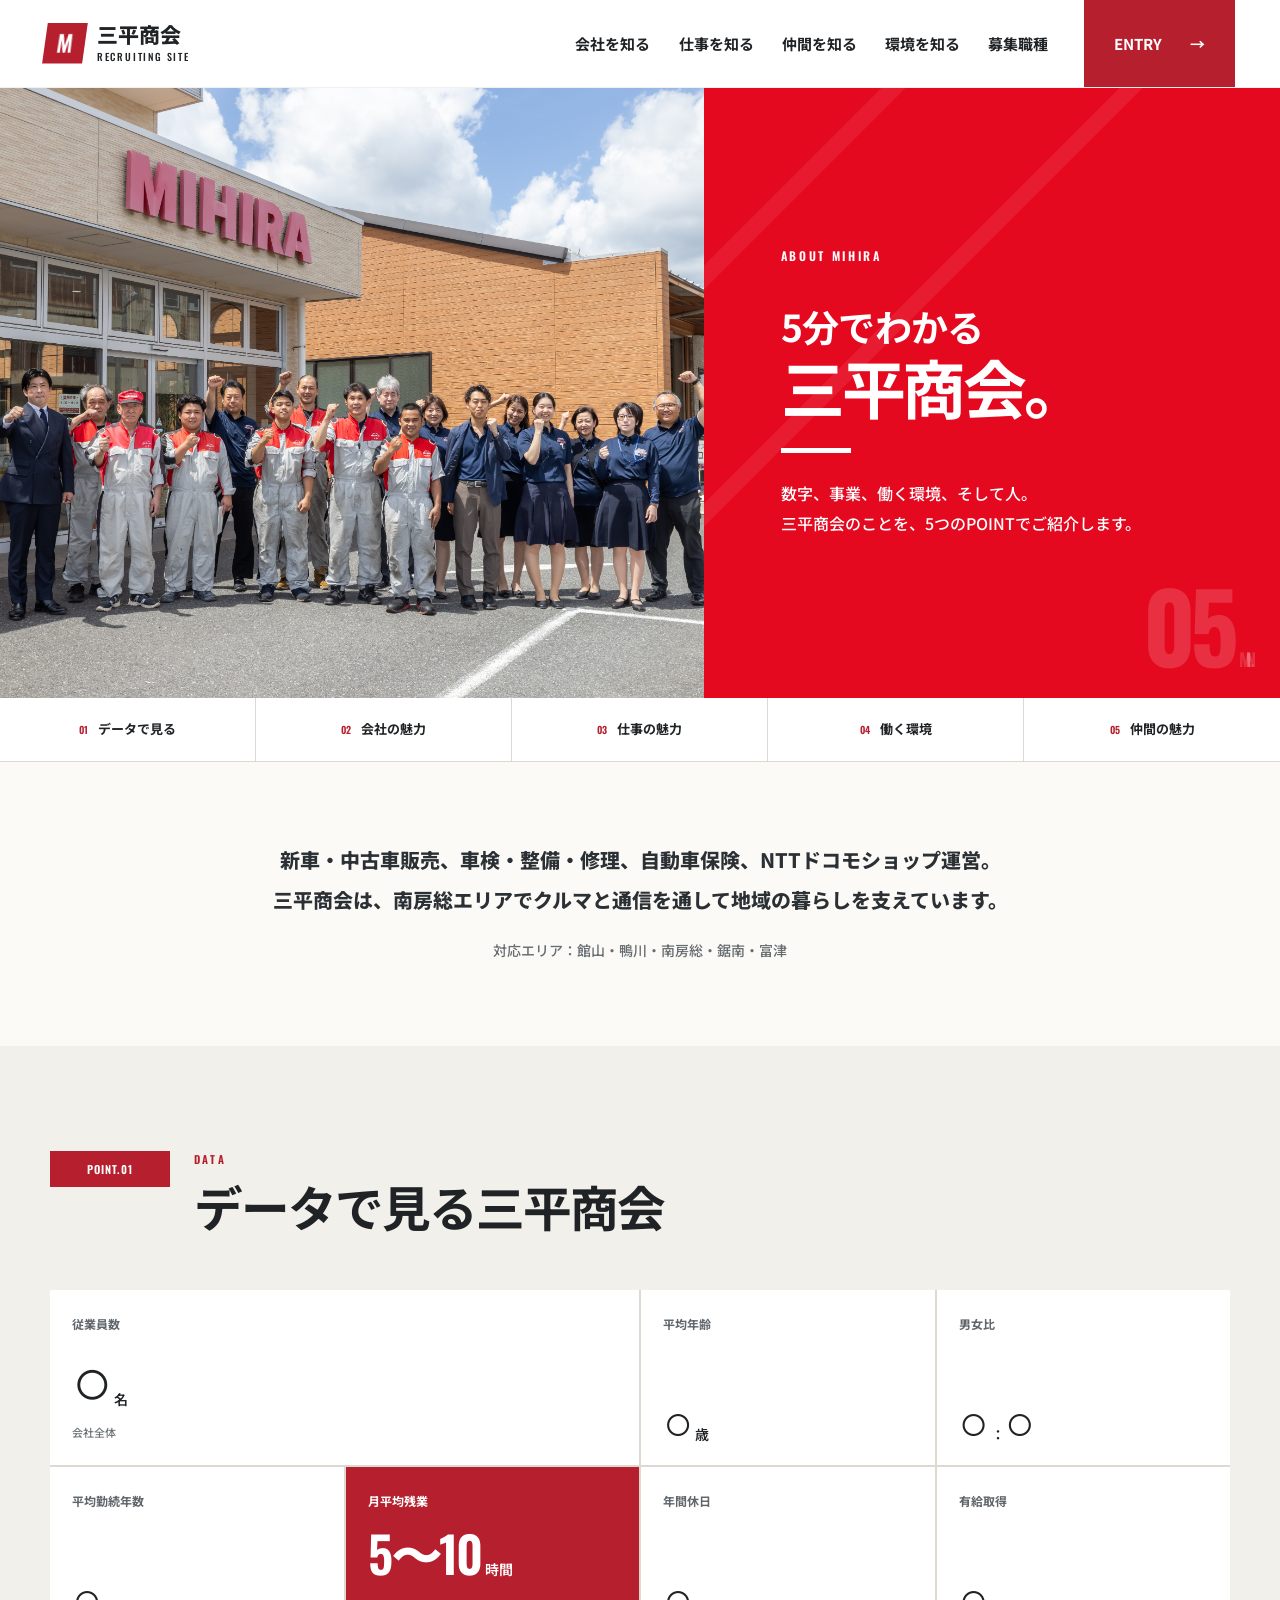
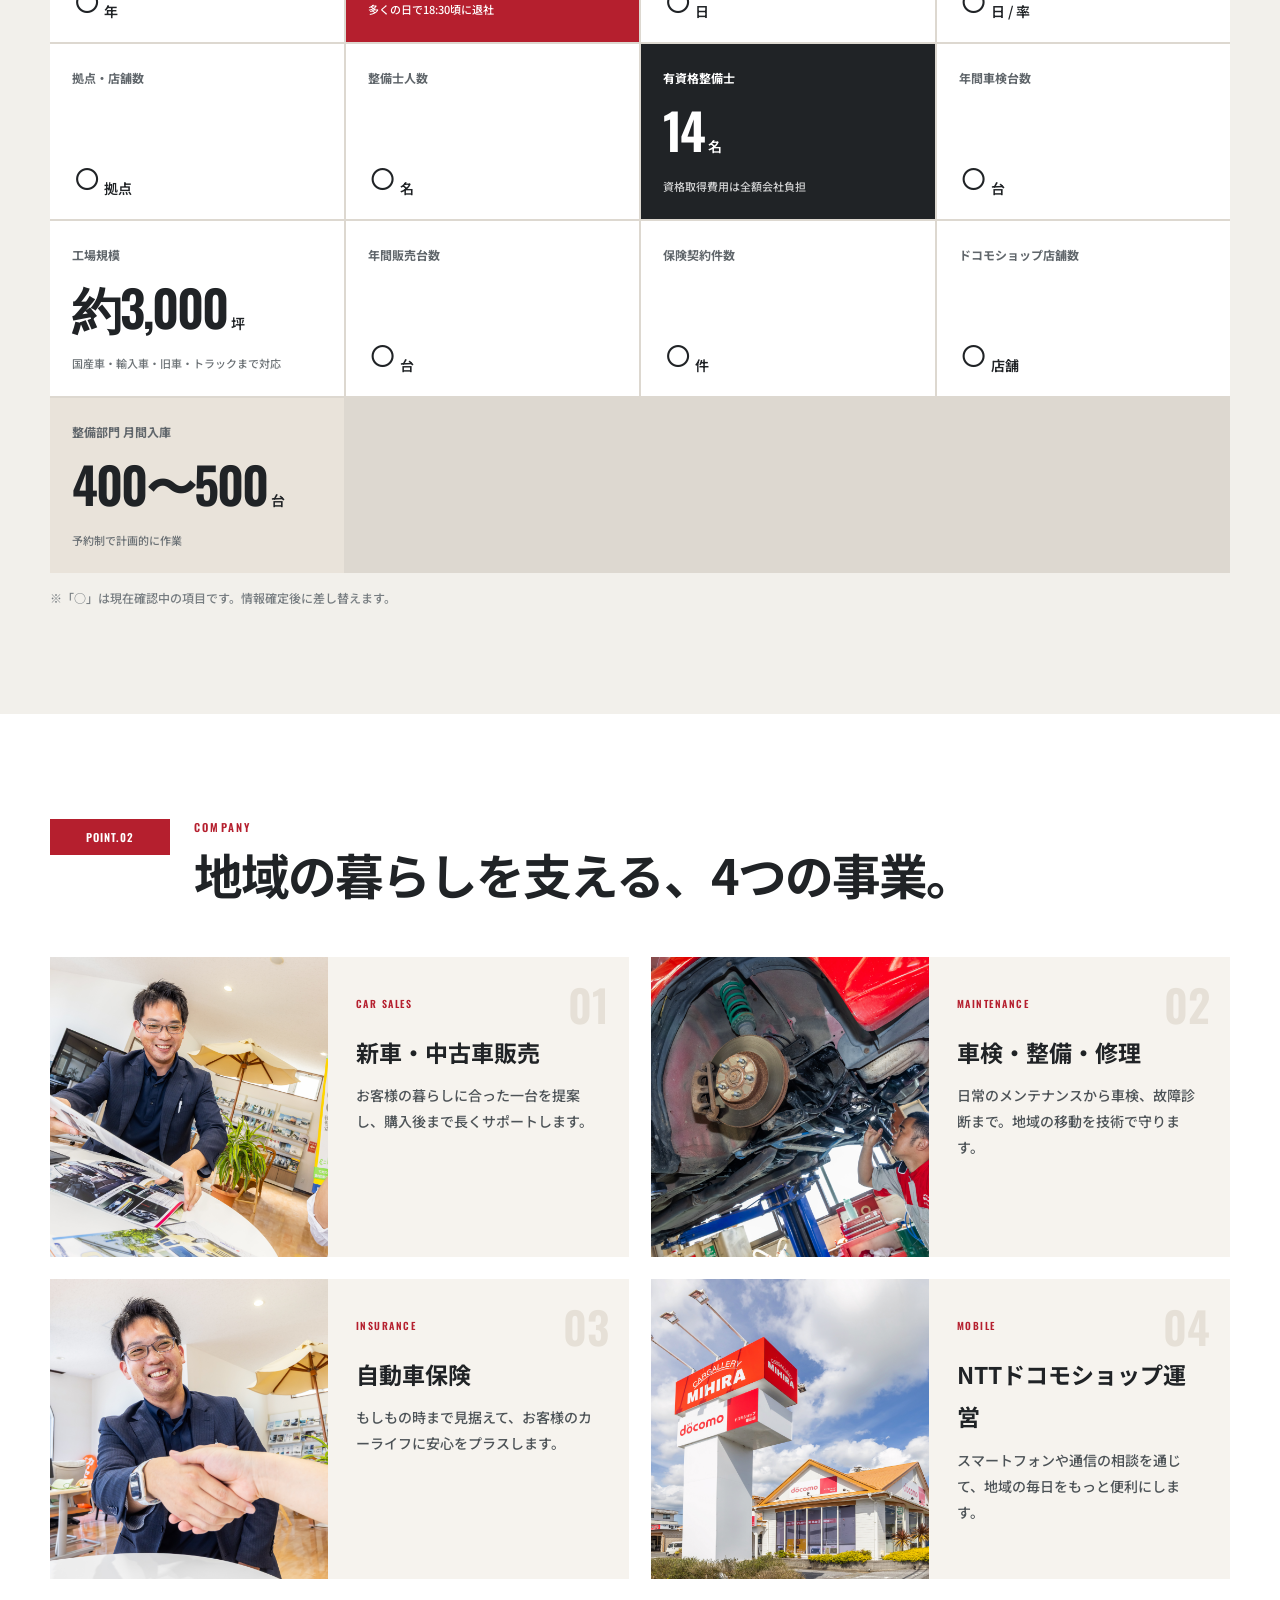
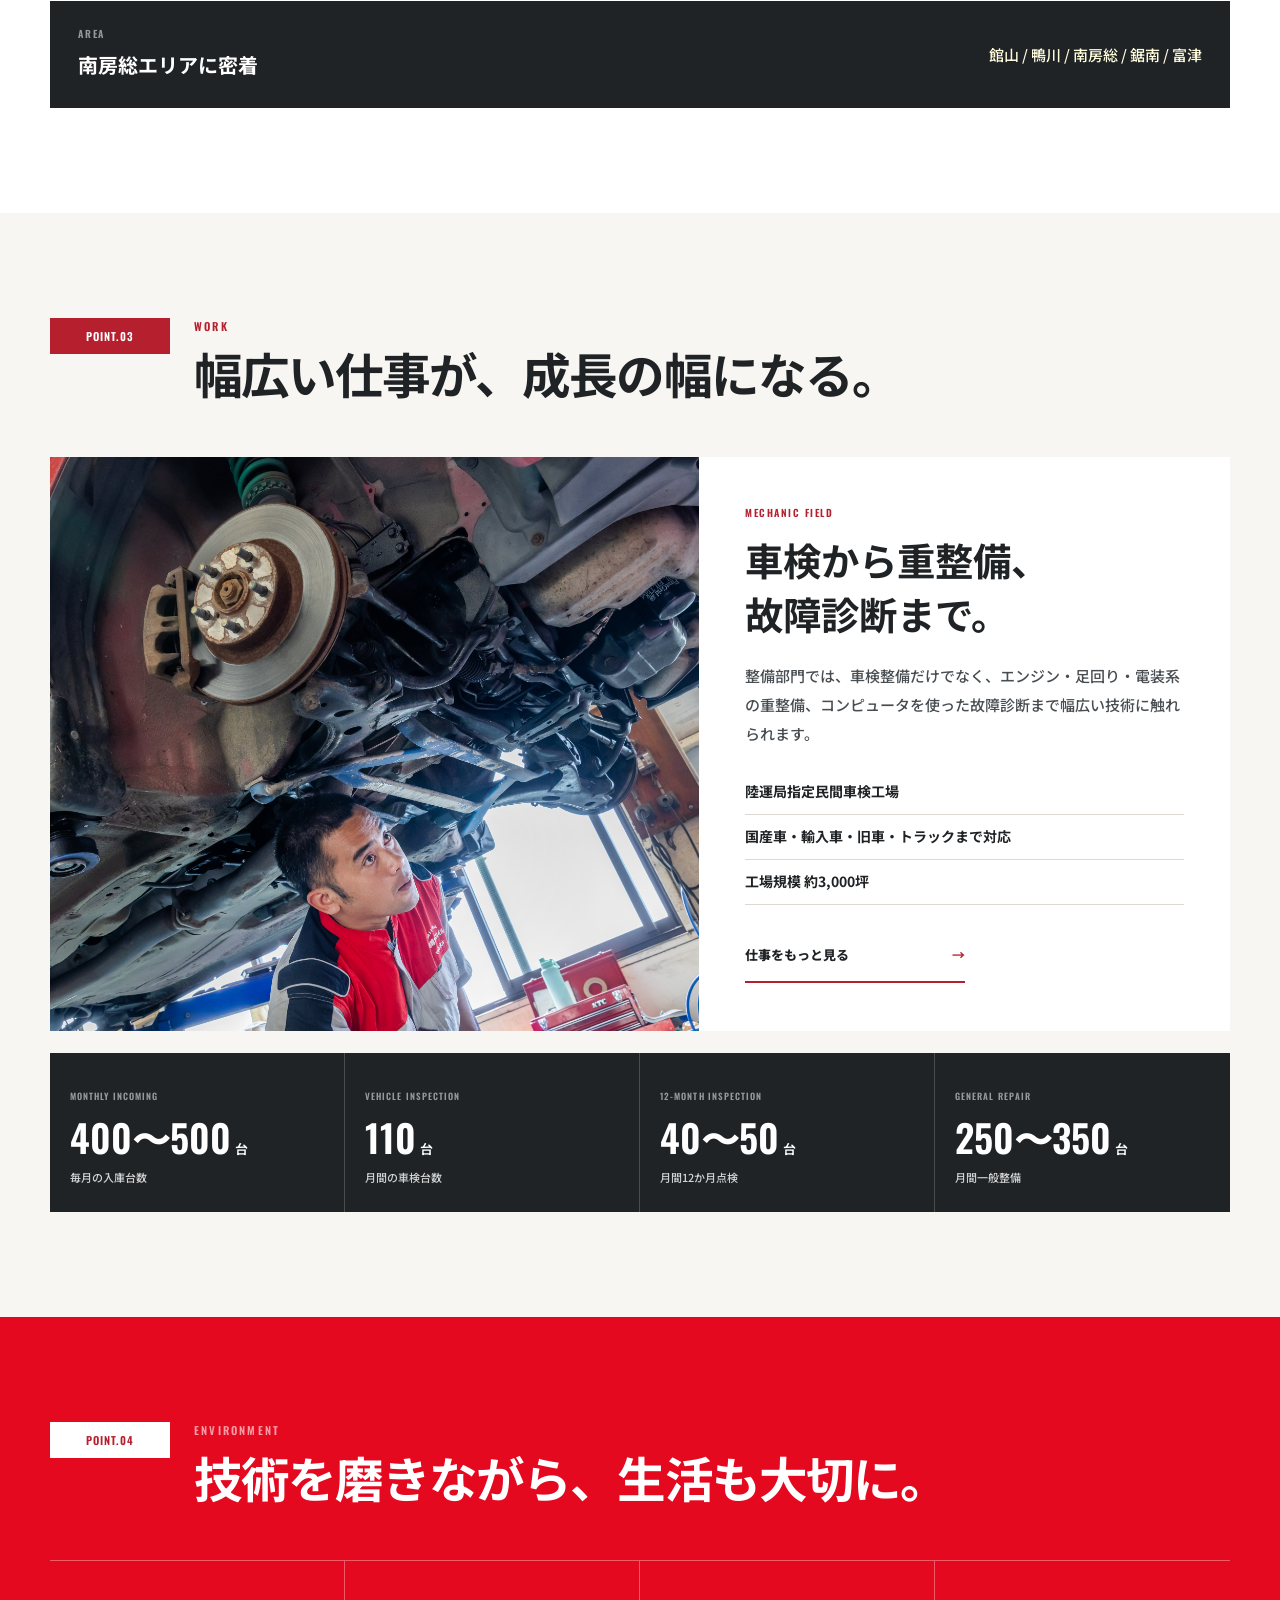
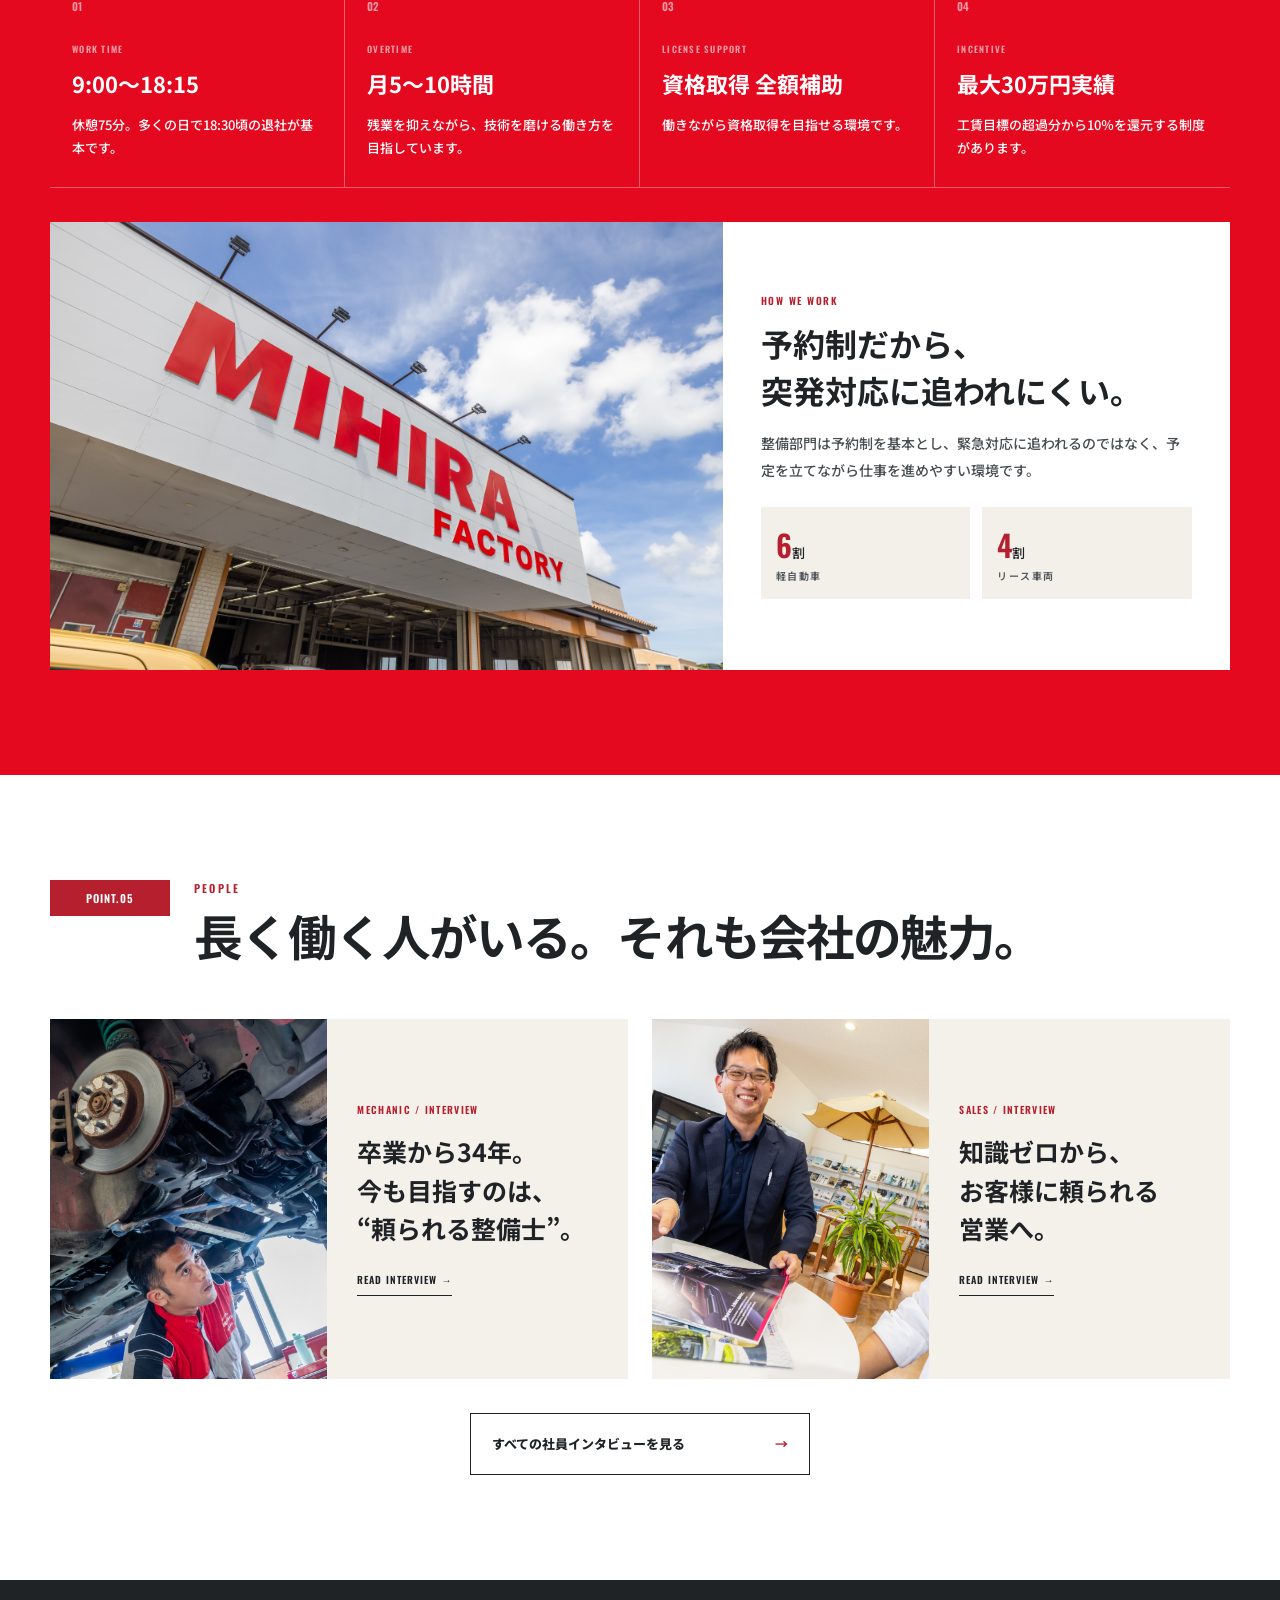
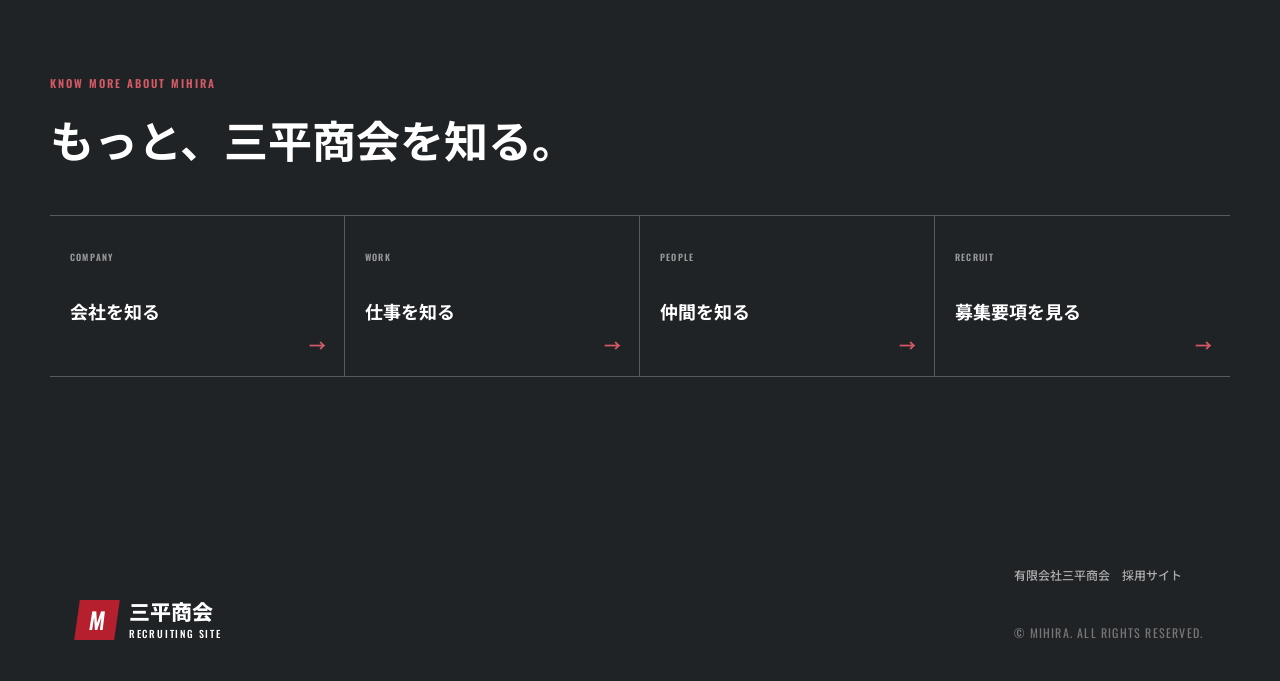
==== commit 091b87a2: "Replace duplicate annual service metric with factory size" ====
--- a/about/index.html
+++ b/about/index.html
@@ -70,7 +70,7 @@
       <article class="five-stat"><small>整備士人数</small><strong>○<i>名</i></strong></article>
       <article class="five-stat five-stat-dark"><small>有資格整備士</small><strong>14<i>名</i></strong><p>資格取得費用は全額会社負担</p></article>
       <article class="five-stat"><small>年間車検台数</small><strong>○<i>台</i></strong></article>
-      <article class="five-stat"><small>年間整備入庫台数</small><strong>○<i>台</i></strong></article>
+      <article class="five-stat"><small>工場規模</small><strong>約3,000<i>坪</i></strong><p>国産車・輸入車・旧車・トラックまで対応</p></article>
       <article class="five-stat"><small>年間販売台数</small><strong>○<i>台</i></strong></article>
       <article class="five-stat"><small>保険契約件数</small><strong>○<i>件</i></strong></article>
       <article class="five-stat"><small>ドコモショップ店舗数</small><strong>○<i>店舗</i></strong></article>
--- a/assets/css/style.css
+++ b/assets/css/style.css
@@ -2895,3 +2895,180 @@
   .recruit-v3-final h2{font-size:35px}
   .recruit-v3-final a{width:100%}
 }
+
+
+/* five minute about page */
+.five-page{padding-top:88px;background:#fff;color:var(--ink)}
+.five-container{width:min(1180px,calc(100% - 80px));margin:auto}
+.five-hero{min-height:610px;display:grid;grid-template-columns:55% 45%;position:relative;overflow:hidden;background:#e50920}
+.five-hero-photo{min-height:610px}
+.five-hero-photo img{width:100%;height:100%;object-fit:cover;object-position:center 44%}
+.five-hero-copy{padding:85px 6vw;display:flex;flex-direction:column;justify-content:center;color:#fff;position:relative}
+.five-hero-copy:before{content:"";position:absolute;inset:0;background:linear-gradient(135deg,transparent 0 15%,rgba(255,255,255,.07) 15% 17%,transparent 17% 35%,rgba(255,255,255,.08) 35% 37%,transparent 37%)}
+.five-hero-copy>*{position:relative;z-index:1}
+.five-hero-copy>p:first-child{margin:0 0 15px;font:600 12px Oswald;letter-spacing:.22em}
+.five-hero-copy h1{margin:0;font-size:clamp(52px,5vw,76px);line-height:1.12;letter-spacing:-.05em}
+.five-hero-copy h1 span{font-size:.58em;letter-spacing:-.02em}
+.five-hero-rule{width:70px;height:5px;background:#fff;margin:25px 0}
+.five-hero-lead{margin:0;font-size:16px;line-height:1.9;color:#fff!important}
+.five-hero-mark{position:absolute;right:32px;bottom:26px;font:700 96px/1 Oswald;color:rgba(255,255,255,.16);letter-spacing:-.06em}
+.five-hero-mark small{font-size:18px;margin-left:6px}
+.five-local-nav{height:64px;display:grid;grid-template-columns:repeat(5,1fr);border-bottom:1px solid var(--line);background:#fff;position:sticky;top:72px;z-index:8}
+.five-local-nav a{display:flex;align-items:center;justify-content:center;gap:10px;border-right:1px solid var(--line);font-size:13px;font-weight:700}
+.five-local-nav a:last-child{border-right:0}
+.five-local-nav span{color:var(--red);font:600 10px Oswald}
+.five-intro{padding:78px 0 82px;text-align:center;background:#fbfaf7}
+.five-intro-copy{margin:0 auto 18px;max-width:840px;font-size:20px!important;line-height:2!important;font-weight:800;color:#2b3034}
+.five-intro .five-container>p:last-child{margin:0;font-size:14px;color:#666c70}
+.five-section{padding:105px 0}
+.five-point-head{display:grid;grid-template-columns:120px 1fr;gap:24px;align-items:start;margin-bottom:50px}
+.five-point-head>span{display:block;padding:10px 12px;background:var(--red);color:#fff;font:600 11px Oswald;letter-spacing:.09em;text-align:center}
+.five-point-head p{margin:0 0 7px;color:var(--red);font:600 11px Oswald;letter-spacing:.2em}
+.five-point-head h2{margin:0;font-size:clamp(34px,3.8vw,54px);line-height:1.35;letter-spacing:-.04em}
+
+.five-data{background:#f2f0eb}
+.five-data-grid{display:grid;grid-template-columns:repeat(4,1fr);gap:2px;background:#ddd8d0}
+.five-stat{min-height:175px;padding:23px 22px;background:#fff;display:flex;flex-direction:column;justify-content:space-between}
+.five-stat small{font-size:12px;font-weight:700;color:#60666b}
+.five-stat strong{font:600 50px/1 Oswald;color:#202326;letter-spacing:-.04em}
+.five-stat strong i{font-family:"Noto Sans JP",sans-serif;font-style:normal;font-size:14px;margin-left:4px;letter-spacing:0}
+.five-stat p{margin:8px 0 0;font-size:11px;line-height:1.6;color:#6b7175}
+.five-stat-large{grid-column:span 2;background:#fff}
+.five-stat-large strong{font-size:68px}
+.five-stat-red{background:var(--red);color:#fff}
+.five-stat-red small,.five-stat-red strong,.five-stat-red p{color:#fff}
+.five-stat-dark{background:#202326;color:#fff}
+.five-stat-dark small,.five-stat-dark strong{color:#fff}
+.five-stat-dark p{color:#ffffffc9}
+.five-stat-accent{background:#e9e3da}
+.five-data-note{margin:14px 0 0;font-size:12px;color:#777d81}
+
+.five-company{background:#fff}
+.five-business-grid{display:grid;grid-template-columns:1fr 1fr;gap:22px}
+.five-business-grid article{display:grid;grid-template-columns:48% 52%;min-height:300px;background:#f6f3ee;overflow:hidden}
+.five-business-grid .site-photo{height:100%}
+.five-business-grid img{width:100%;height:100%;object-fit:cover}
+.five-business-grid article>div:last-child{padding:28px 28px;position:relative}
+.five-business-grid article>div:last-child>span{position:absolute;right:20px;top:15px;font:600 44px Oswald;color:#e6e0d7}
+.five-business-grid small{font:600 10px Oswald;letter-spacing:.15em;color:var(--red)}
+.five-business-grid h3{margin:14px 0 10px;font-size:23px}
+.five-business-grid p{margin:0;font-size:14px;line-height:1.85;color:#4d5357}
+.five-area-band{margin-top:22px;padding:25px 28px;background:#202326;color:#fff;display:flex;align-items:center;justify-content:space-between;gap:20px}
+.five-area-band small{display:block;font:600 10px Oswald;letter-spacing:.18em;color:#fff8}
+.five-area-band strong{display:block;margin-top:5px;font-size:20px}
+.five-area-band p{margin:0;font-size:15px;color:#fffddd}
+
+.five-work{background:#f8f6f2}
+.five-work-feature{display:grid;grid-template-columns:55% 45%;background:#fff}
+.five-work-photo{min-height:500px}
+.five-work-photo img{width:100%;height:100%;object-fit:cover;object-position:center 48%}
+.five-work-copy{padding:48px 46px;display:flex;flex-direction:column;justify-content:center}
+.five-work-copy>small{font:600 10px Oswald;letter-spacing:.15em;color:var(--red)}
+.five-work-copy h3{margin:13px 0 20px;font-size:clamp(30px,3vw,44px);line-height:1.4}
+.five-work-copy>p{margin:0;font-size:15px;line-height:1.95;color:#474d51}
+.five-work-copy ul{margin:22px 0 0;padding:0;list-style:none}
+.five-work-copy li{padding:9px 0;border-bottom:1px solid var(--line);font-size:14px;font-weight:700}
+.five-work-copy a{margin-top:24px;display:flex;justify-content:space-between;width:220px;padding:14px 0;border-bottom:2px solid var(--red);font-size:13px;font-weight:800}
+.five-work-copy a b{color:var(--red)}
+.five-work-numbers{display:grid;grid-template-columns:repeat(4,1fr);margin-top:22px;background:#202326;color:#fff}
+.five-work-numbers>div{padding:24px 20px;border-right:1px solid #ffffff30}
+.five-work-numbers>div:last-child{border-right:0}
+.five-work-numbers small{font:600 9px Oswald;letter-spacing:.12em;color:#fff8}
+.five-work-numbers strong{display:block;margin-top:8px;font:600 38px/1.15 Oswald}
+.five-work-numbers strong span{font-family:"Noto Sans JP",sans-serif;font-size:13px;margin-left:4px}
+.five-work-numbers p{margin:7px 0 0;font-size:11px;color:#fffc}
+
+.five-environment{background:#e50920;color:#fff}
+.five-point-light>span{background:#fff;color:var(--red)}
+.five-point-light p{color:#fff9}
+.five-point-light h2{color:#fff}
+.five-env-grid{display:grid;grid-template-columns:repeat(4,1fr);border-top:1px solid #ffffff55;border-bottom:1px solid #ffffff55}
+.five-env-grid article{padding:27px 22px;border-right:1px solid #ffffff55}
+.five-env-grid article:last-child{border-right:0}
+.five-env-grid article>span{font:600 11px Oswald;color:#fff9}
+.five-env-grid small{display:block;margin-top:22px;font:600 9px Oswald;letter-spacing:.14em;color:#fff9}
+.five-env-grid strong{display:block;margin-top:7px;font-size:22px;color:#fff}
+.five-env-grid p{margin:11px 0 0;font-size:13px;line-height:1.75;color:#fff!important}
+.five-env-photo{margin-top:34px;display:grid;grid-template-columns:57% 43%;background:#fff;color:var(--ink)}
+.five-env-photo>.site-photo{min-height:390px}
+.five-env-photo img{width:100%;height:100%;object-fit:cover}
+.five-env-photo>div:last-child{padding:38px 38px;display:flex;flex-direction:column;justify-content:center}
+.five-env-photo small{font:600 10px Oswald;letter-spacing:.15em;color:var(--red)}
+.five-env-photo h3{margin:12px 0 17px;font-size:32px;line-height:1.45}
+.five-env-photo p{margin:0;font-size:14px;line-height:1.9;color:#474d51!important}
+.five-ratio{display:flex;gap:12px;margin-top:24px}
+.five-ratio>span{flex:1;padding:15px;background:#f3efe9;font-size:13px;line-height:1.25}
+.five-ratio b{font:600 30px Oswald;color:var(--red)}
+.five-ratio small{display:inline;font-family:"Noto Sans JP",sans-serif;color:#50565a}
+
+.five-people{background:#fff}
+.five-people-grid{display:grid;grid-template-columns:1fr 1fr;gap:24px}
+.five-people-grid>a{display:grid;grid-template-columns:48% 52%;background:#f4f1eb;min-height:360px;overflow:hidden}
+.five-people-grid .site-photo{height:100%}
+.five-people-grid img{width:100%;height:100%;object-fit:cover}
+.five-people-grid>a>div:last-child{padding:33px 30px;display:flex;flex-direction:column;justify-content:center}
+.five-people-grid small{font:600 10px Oswald;letter-spacing:.13em;color:var(--red)}
+.five-people-grid h3{margin:15px 0 24px;font-size:25px;line-height:1.55}
+.five-people-grid span{font:600 10px Oswald;letter-spacing:.1em;border-bottom:1px solid;width:max-content;padding-bottom:8px}
+.five-all-people{display:flex;width:340px;justify-content:space-between;margin:34px auto 0;padding:18px 21px;border:1px solid var(--ink);font-size:13px;font-weight:800}
+.five-all-people b{color:var(--red)}
+
+.five-next{padding:95px 0 110px;background:#202326;color:#fff}
+.five-next .five-container>p{margin:0 0 8px;font:600 11px Oswald;letter-spacing:.18em;color:#d45a66}
+.five-next h2{margin:0;font-size:44px}
+.five-next-grid{margin-top:35px;display:grid;grid-template-columns:repeat(4,1fr);border-top:1px solid #ffffff40;border-bottom:1px solid #ffffff40}
+.five-next-grid a{min-height:160px;padding:22px 20px;border-right:1px solid #ffffff40;position:relative}
+.five-next-grid a:last-child{border-right:0}
+.five-next-grid span{font:600 9px Oswald;letter-spacing:.13em;color:#fff8}
+.five-next-grid strong{display:block;margin-top:25px;font-size:18px}
+.five-next-grid b{position:absolute;right:18px;bottom:16px;color:#d45a66}
+
+@media(max-width:1000px){
+  .five-data-grid{grid-template-columns:repeat(3,1fr)}
+  .five-business-grid article{grid-template-columns:42% 58%}
+  .five-work-feature{grid-template-columns:50% 50%}
+  .five-env-grid{grid-template-columns:1fr 1fr}
+  .five-env-grid article{border-bottom:1px solid #ffffff55}
+  .five-people-grid>a{grid-template-columns:42% 58%}
+}
+@media(max-width:850px){
+  .five-page{padding-top:70px}
+  .five-container{width:calc(100% - 40px)}
+  .five-hero{grid-template-columns:1fr;min-height:0}
+  .five-hero-photo{min-height:0;height:310px;order:2}
+  .five-hero-copy{padding:58px 24px}
+  .five-hero-copy h1{font-size:49px}
+  .five-hero-mark{display:none}
+  .five-local-nav{position:static;height:auto;grid-template-columns:1fr 1fr}
+  .five-local-nav a{min-height:54px;border-bottom:1px solid var(--line)}
+  .five-intro{padding:60px 0}
+  .five-intro-copy{font-size:17px!important;text-align:left}
+  .five-section{padding:74px 0}
+  .five-point-head{grid-template-columns:1fr;gap:14px;margin-bottom:35px}
+  .five-point-head>span{width:max-content}
+  .five-data-grid{grid-template-columns:1fr 1fr}
+  .five-stat{min-height:145px;padding:18px 16px}
+  .five-stat-large{grid-column:span 2}
+  .five-stat strong{font-size:42px}
+  .five-business-grid{grid-template-columns:1fr}
+  .five-business-grid article{grid-template-columns:1fr}
+  .five-business-grid .site-photo{height:220px}
+  .five-area-band{align-items:flex-start;flex-direction:column}
+  .five-work-feature{grid-template-columns:1fr}
+  .five-work-photo{min-height:0;height:300px}
+  .five-work-copy{padding:30px 24px}
+  .five-work-numbers{grid-template-columns:1fr 1fr}
+  .five-work-numbers>div{border-bottom:1px solid #ffffff30}
+  .five-env-grid{grid-template-columns:1fr}
+  .five-env-grid article{border-right:0}
+  .five-env-photo{grid-template-columns:1fr}
+  .five-env-photo>.site-photo{min-height:0;height:280px}
+  .five-env-photo>div:last-child{padding:30px 24px}
+  .five-people-grid{grid-template-columns:1fr}
+  .five-people-grid>a{grid-template-columns:1fr}
+  .five-people-grid .site-photo{height:250px}
+  .five-all-people{width:100%}
+  .five-next h2{font-size:36px}
+  .five-next-grid{grid-template-columns:1fr 1fr}
+  .five-next-grid a{border-bottom:1px solid #ffffff40}
+}
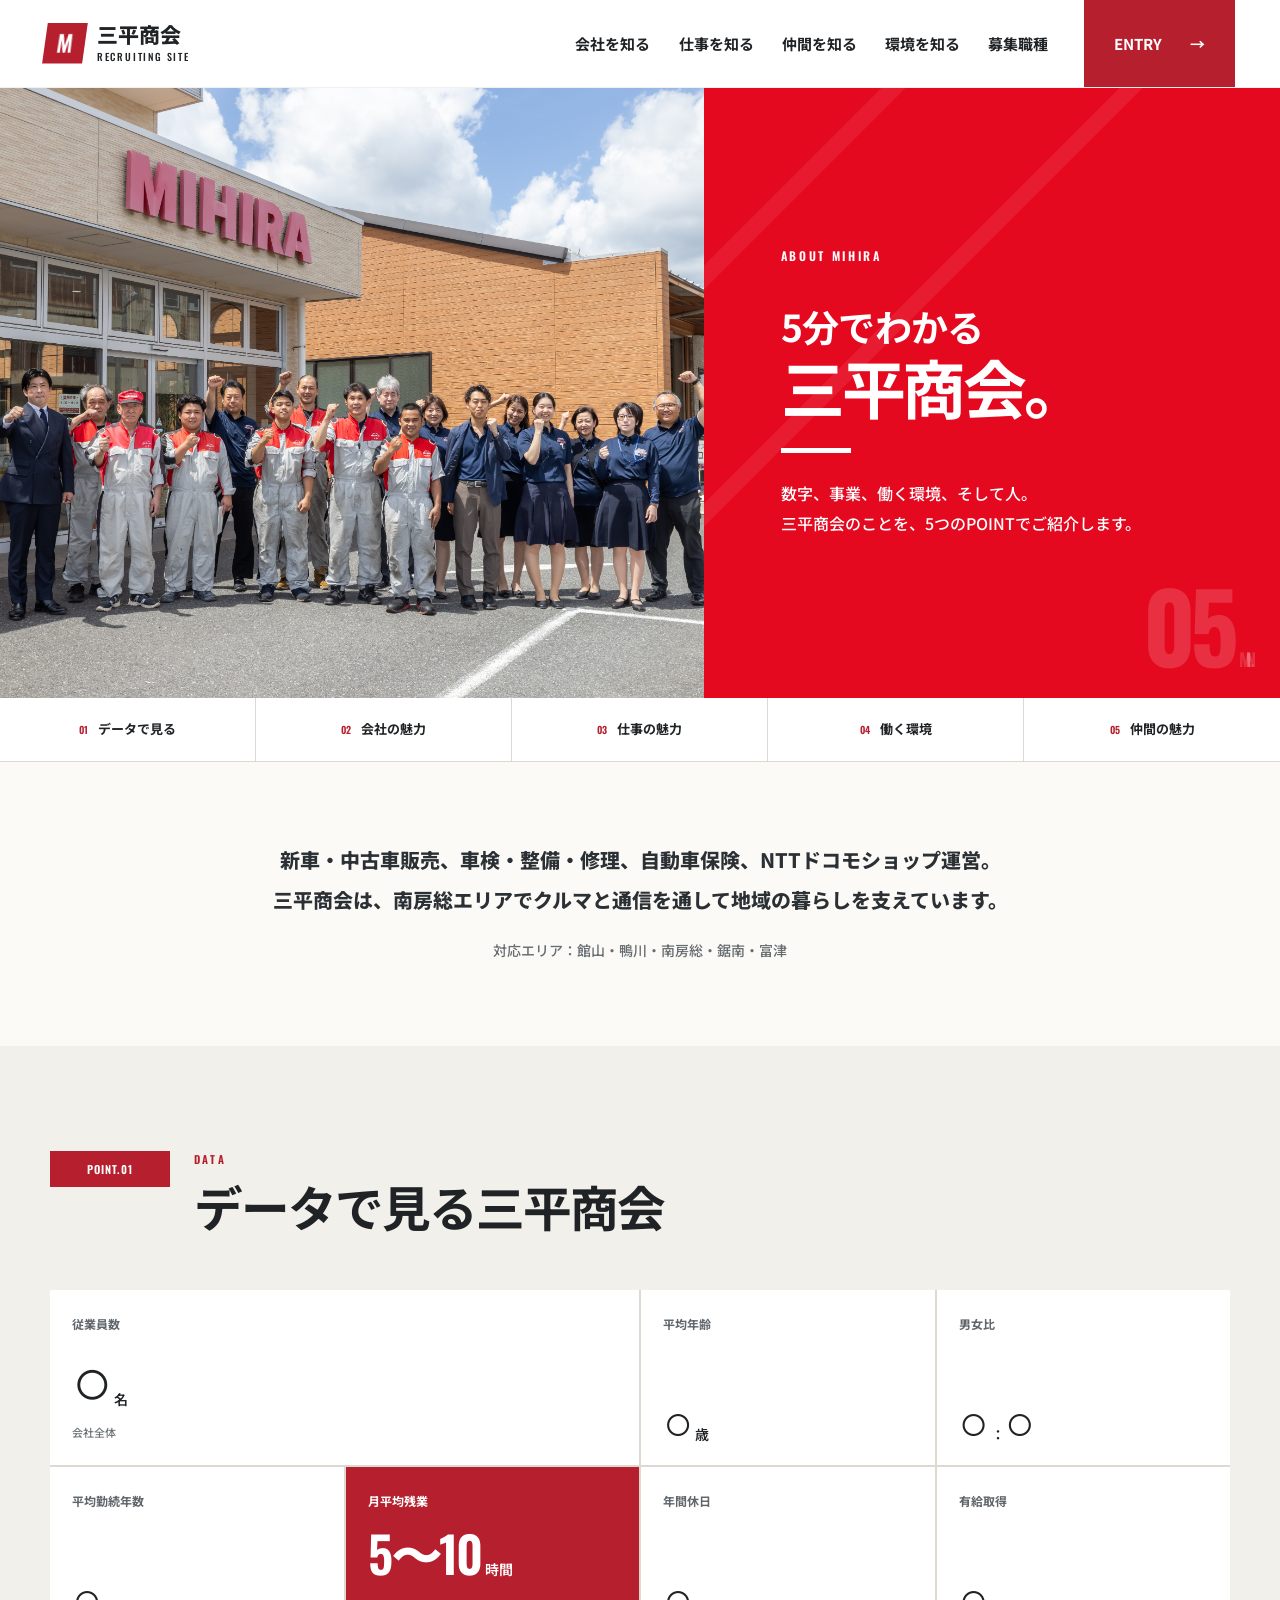
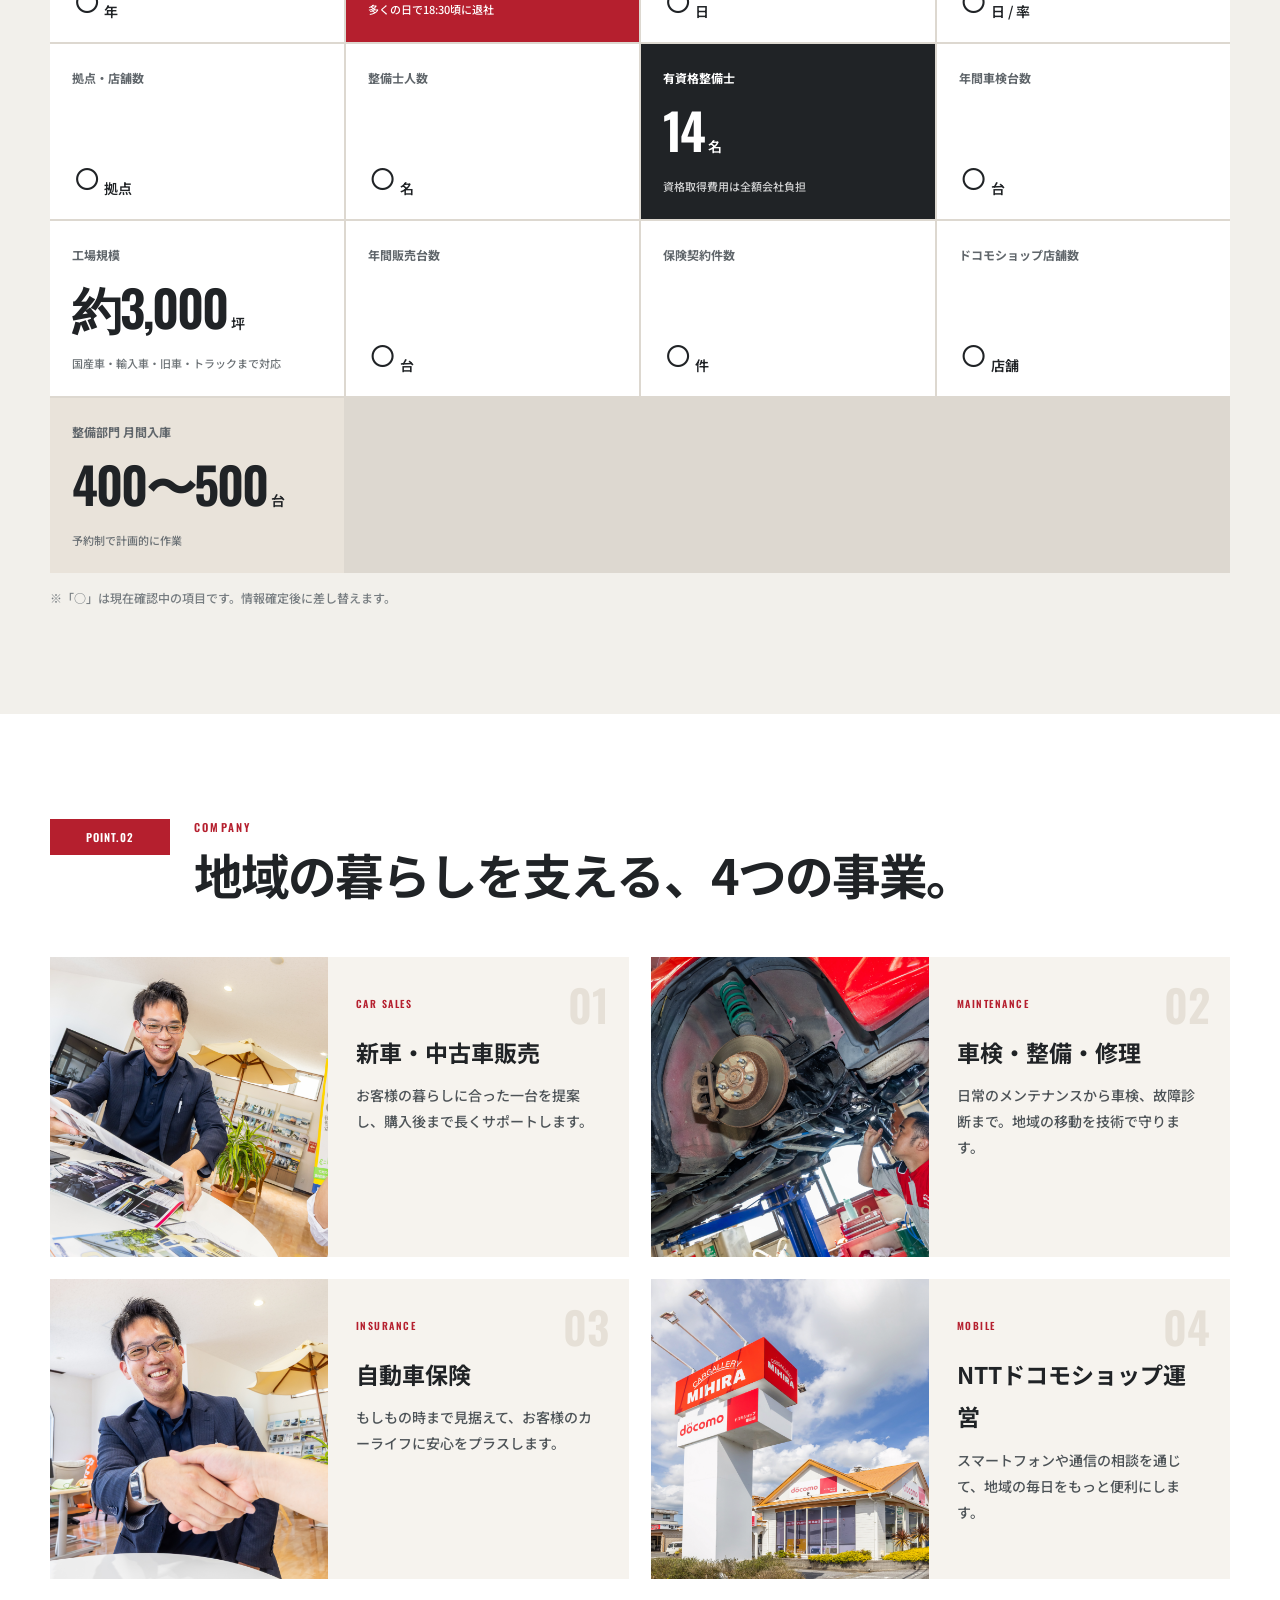
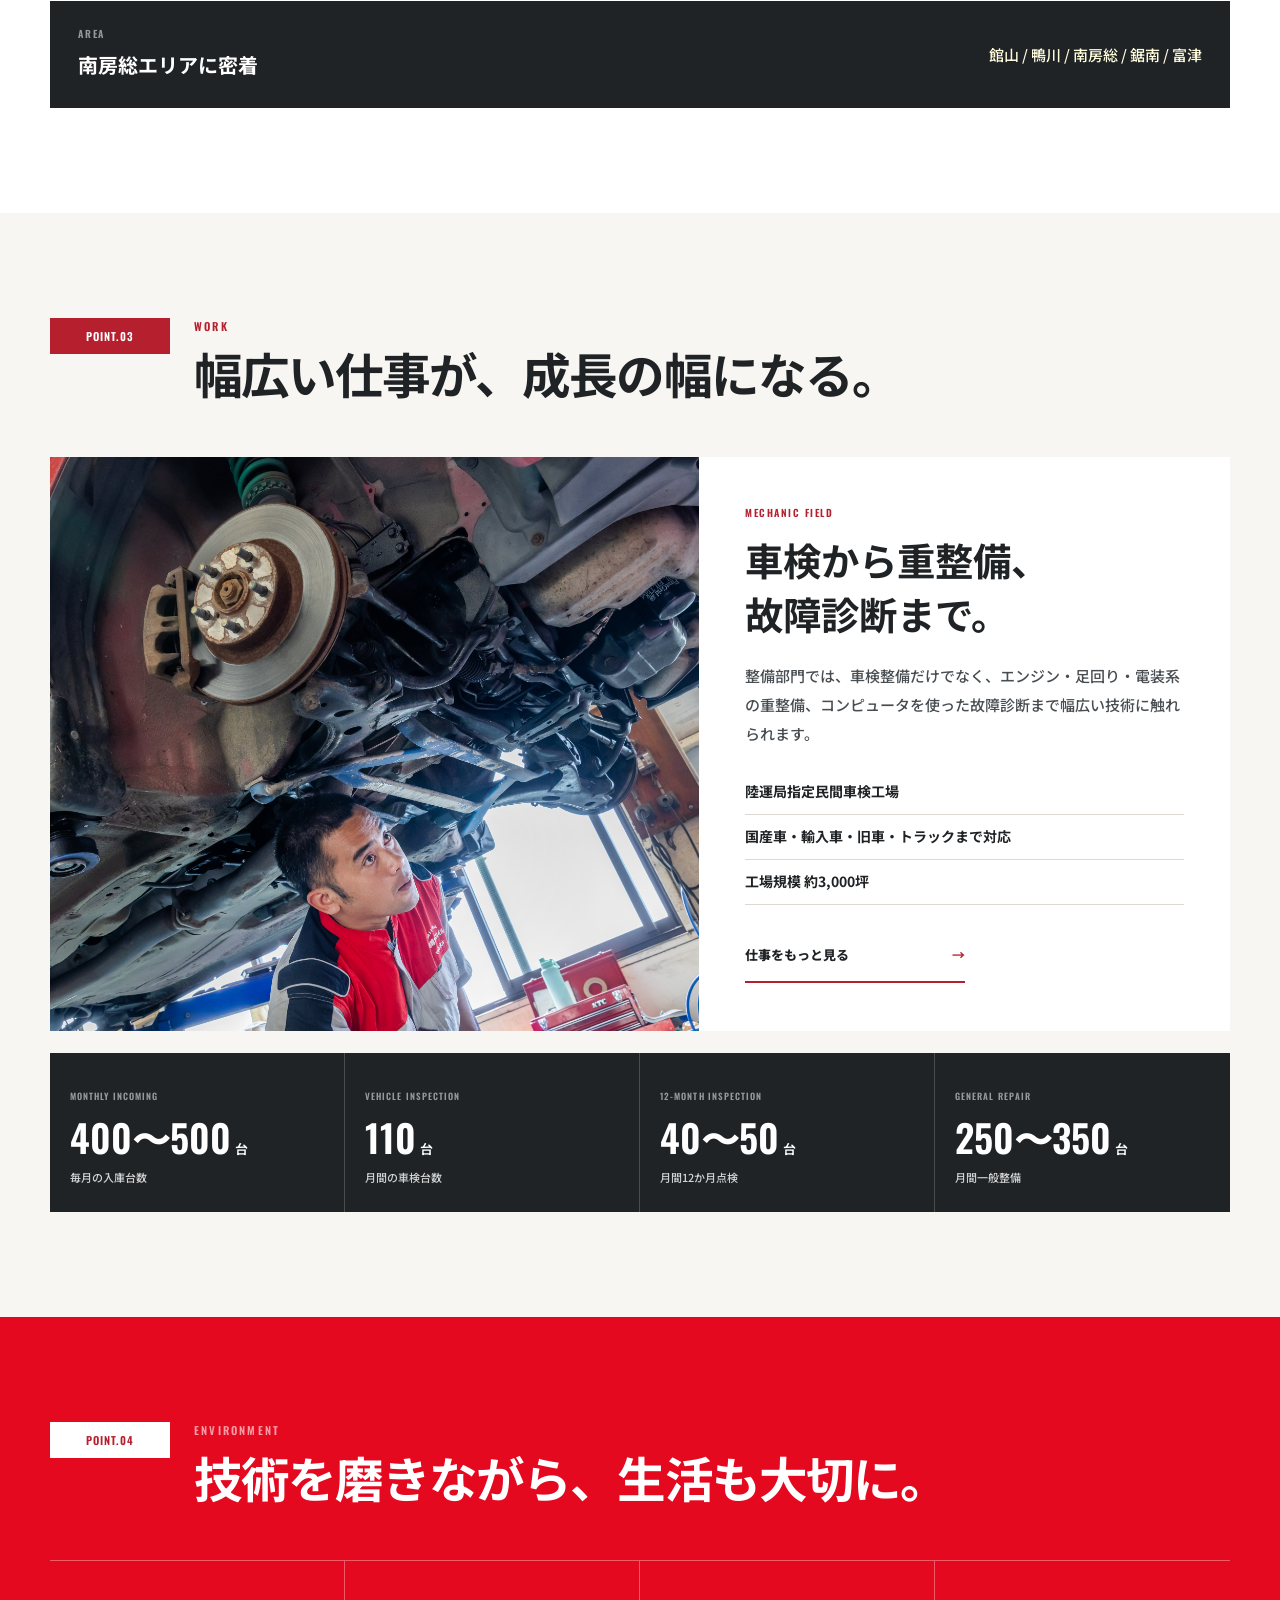
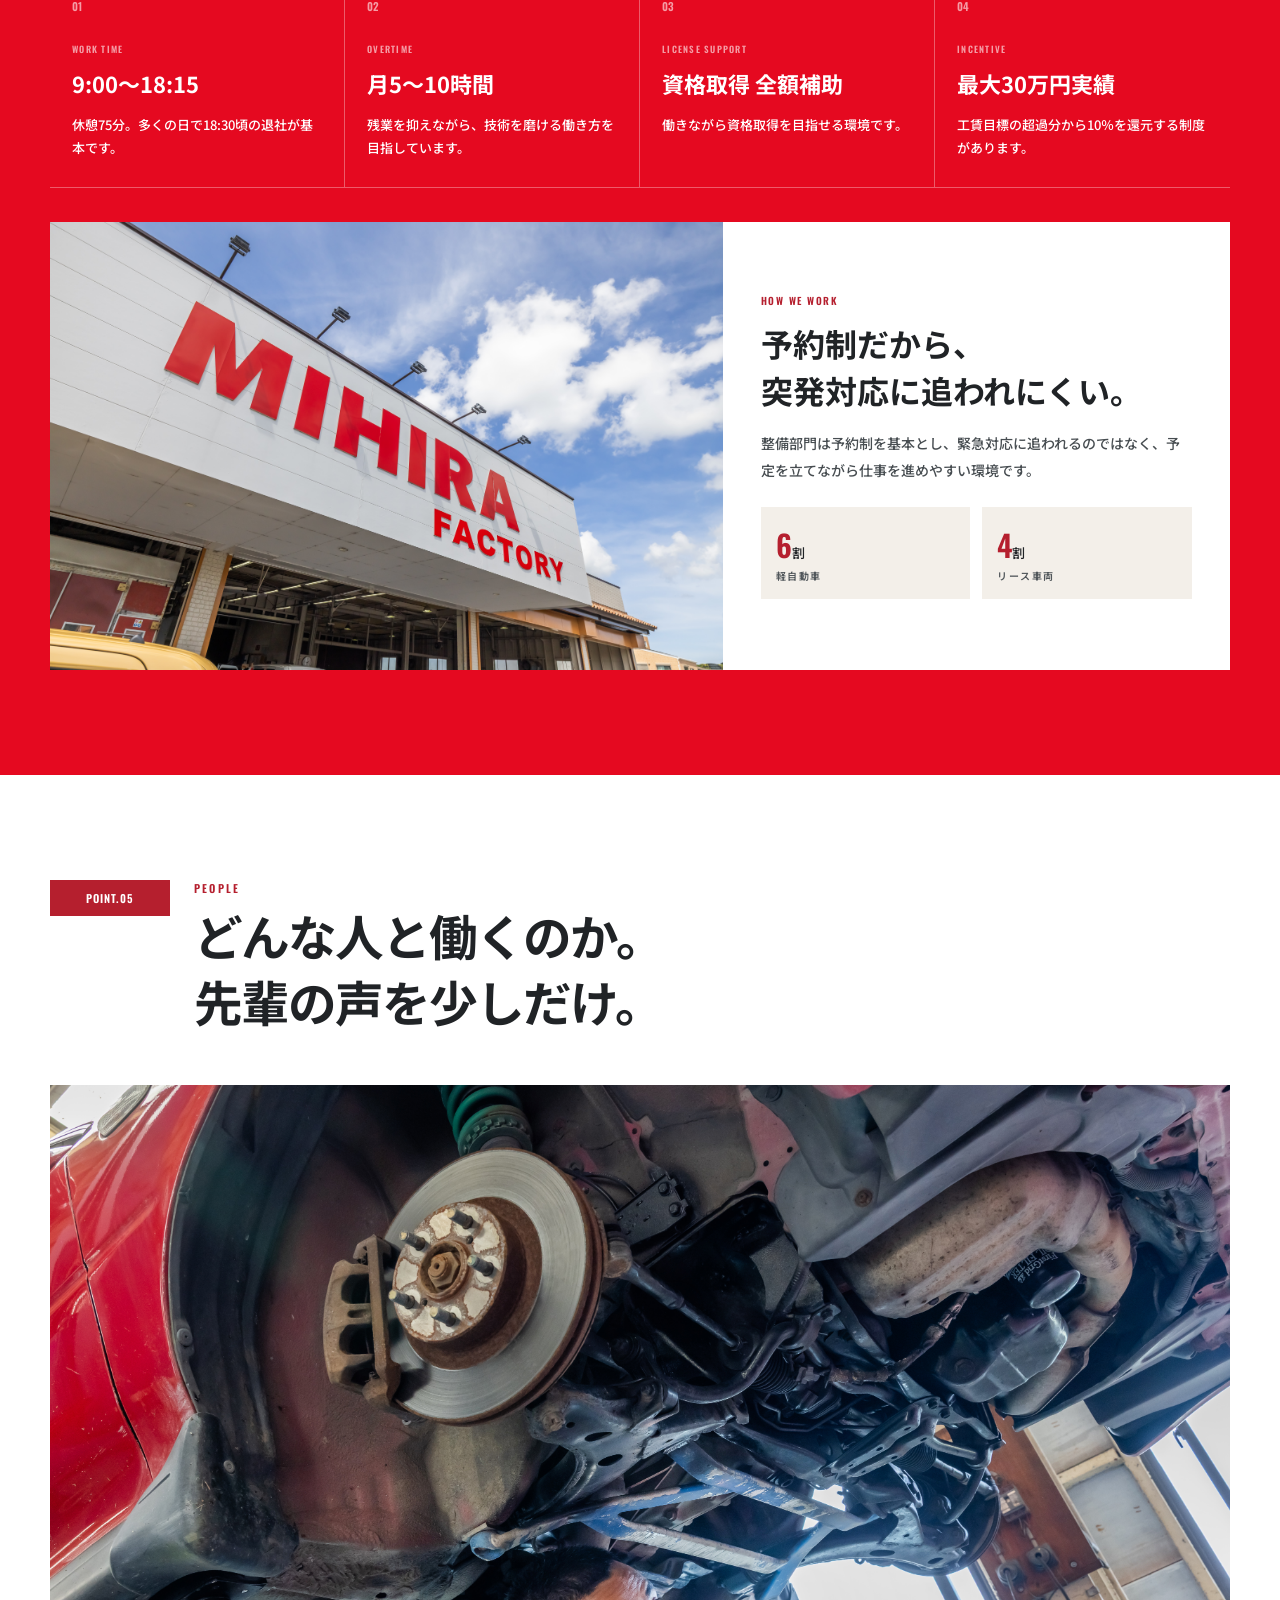
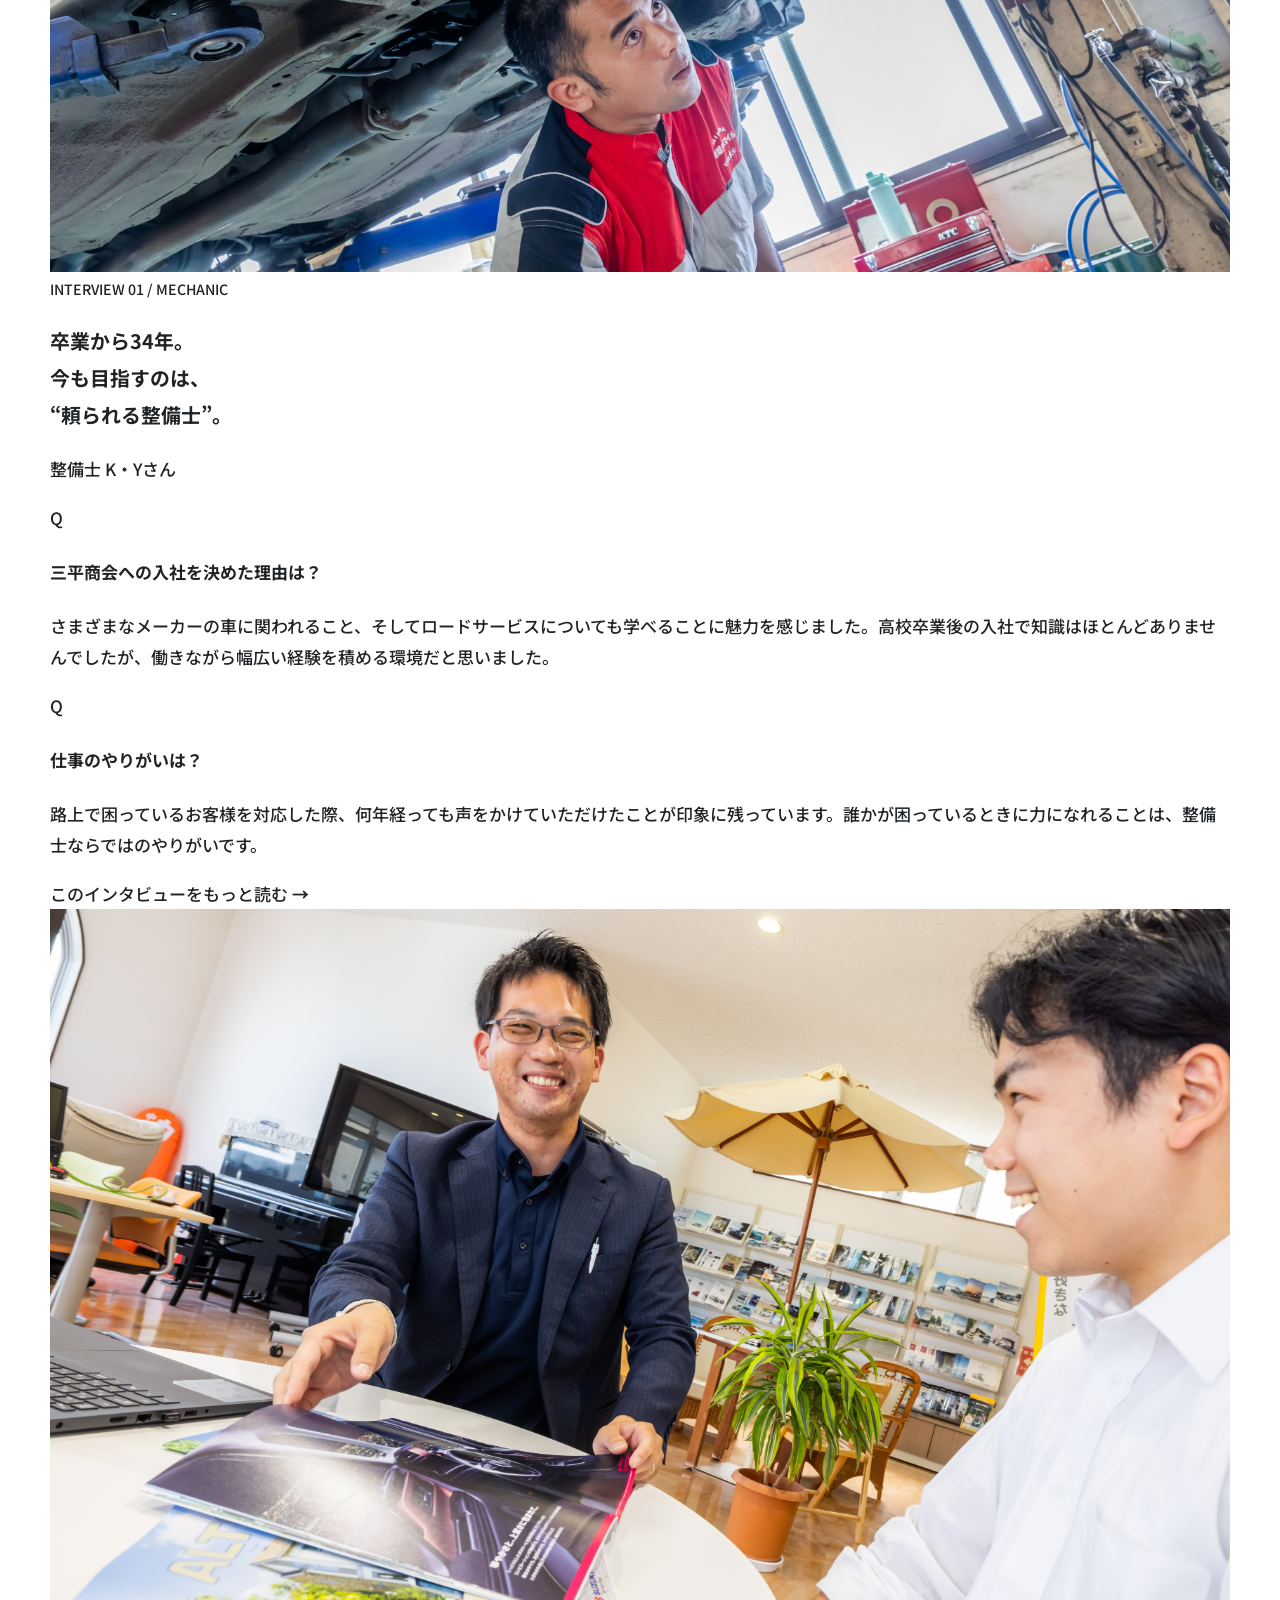
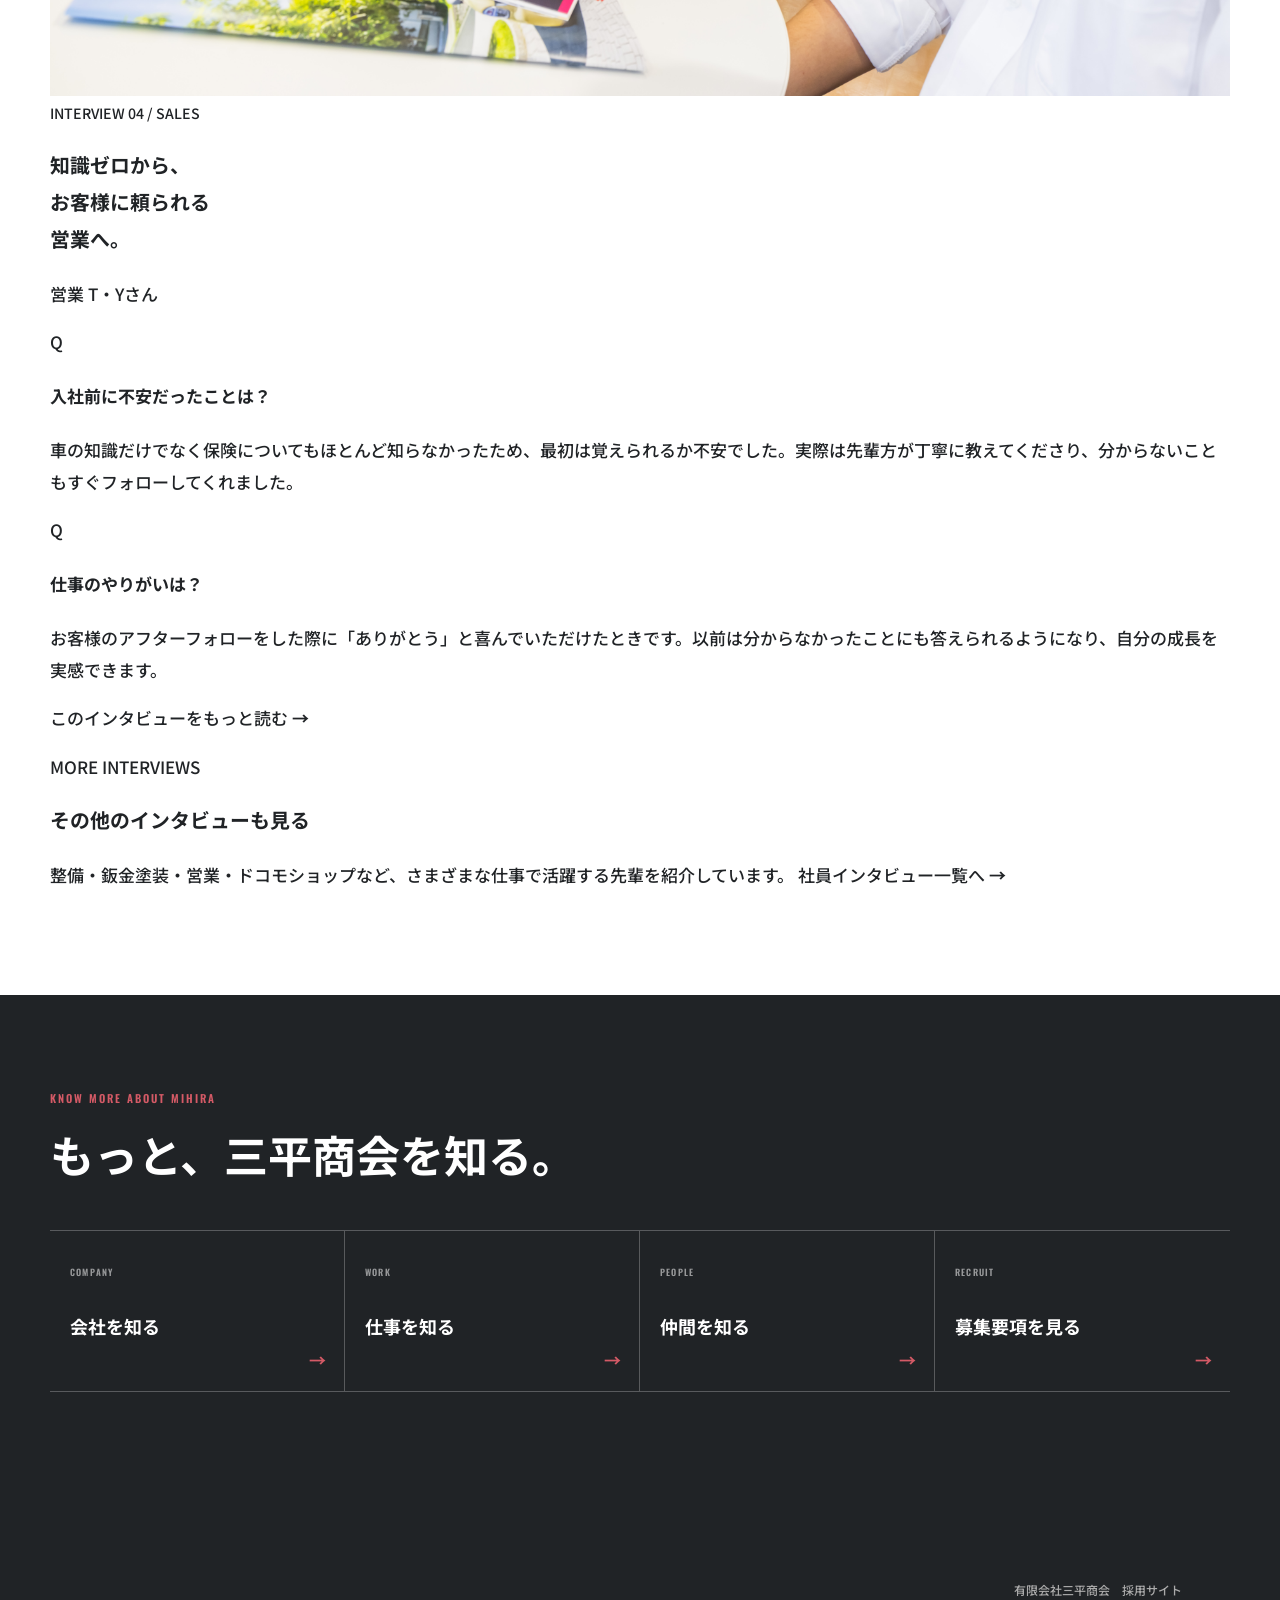
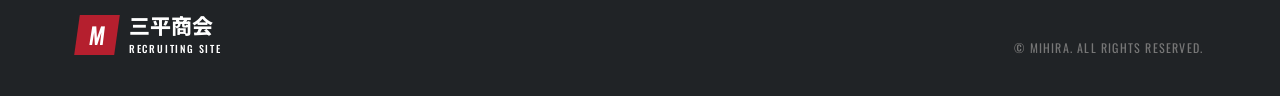
==== commit 2e03ce31: "Expand five-minute page interviews with Q&A examples" ====
--- a/about/index.html
+++ b/about/index.html
@@ -170,21 +170,63 @@
   <div class="five-container">
     <div class="five-point-head">
       <span>POINT.05</span>
-      <div><p>PEOPLE</p><h2>長く働く人がいる。それも会社の魅力。</h2></div>
-    </div>
-
-    <div class="five-people-grid">
-      <a href="../people/mechanic-ky.html">
+      <div><p>PEOPLE</p><h2>どんな人と働くのか。<br>先輩の声を少しだけ。</h2></div>
+    </div>
+
+    <div class="five-interview-feature">
+      <div class="five-interview-person">
         <div class="site-photo"><img src="../image/0V8A1693.jpg" alt="自動車整備の仕事風景"></div>
-        <div><small>MECHANIC / INTERVIEW</small><h3>卒業から34年。<br>今も目指すのは、<br>“頼られる整備士”。</h3><span>READ INTERVIEW →</span></div>
-      </a>
-      <a href="../people/sales-ty.html">
+        <div class="five-interview-person-info">
+          <small>INTERVIEW 01 / MECHANIC</small>
+          <h3>卒業から34年。<br>今も目指すのは、<br>“頼られる整備士”。</h3>
+          <p>整備士 K・Yさん</p>
+        </div>
+      </div>
+      <div class="five-interview-qa">
+        <div>
+          <span>Q</span>
+          <h4>三平商会への入社を決めた理由は？</h4>
+          <p>さまざまなメーカーの車に関われること、そしてロードサービスについても学べることに魅力を感じました。高校卒業後の入社で知識はほとんどありませんでしたが、働きながら幅広い経験を積める環境だと思いました。</p>
+        </div>
+        <div>
+          <span>Q</span>
+          <h4>仕事のやりがいは？</h4>
+          <p>路上で困っているお客様を対応した際、何年経っても声をかけていただけたことが印象に残っています。誰かが困っているときに力になれることは、整備士ならではのやりがいです。</p>
+        </div>
+        <a href="../people/mechanic-ky.html">このインタビューをもっと読む <b>→</b></a>
+      </div>
+    </div>
+
+    <div class="five-interview-feature reverse">
+      <div class="five-interview-person">
         <div class="site-photo"><img src="../image/0V8A1831.jpg" alt="営業スタッフの仕事風景"></div>
-        <div><small>SALES / INTERVIEW</small><h3>知識ゼロから、<br>お客様に頼られる<br>営業へ。</h3><span>READ INTERVIEW →</span></div>
-      </a>
-    </div>
-
-    <a class="five-all-people" href="../people/">すべての社員インタビューを見る <b>→</b></a>
+        <div class="five-interview-person-info">
+          <small>INTERVIEW 04 / SALES</small>
+          <h3>知識ゼロから、<br>お客様に頼られる<br>営業へ。</h3>
+          <p>営業 T・Yさん</p>
+        </div>
+      </div>
+      <div class="five-interview-qa">
+        <div>
+          <span>Q</span>
+          <h4>入社前に不安だったことは？</h4>
+          <p>車の知識だけでなく保険についてもほとんど知らなかったため、最初は覚えられるか不安でした。実際は先輩方が丁寧に教えてくださり、分からないこともすぐフォローしてくれました。</p>
+        </div>
+        <div>
+          <span>Q</span>
+          <h4>仕事のやりがいは？</h4>
+          <p>お客様のアフターフォローをした際に「ありがとう」と喜んでいただけたときです。以前は分からなかったことにも答えられるようになり、自分の成長を実感できます。</p>
+        </div>
+        <a href="../people/sales-ty.html">このインタビューをもっと読む <b>→</b></a>
+      </div>
+    </div>
+
+    <div class="five-more-interviews">
+      <p>MORE INTERVIEWS</p>
+      <h3>その他のインタビューも見る</h3>
+      <span>整備・鈑金塗装・営業・ドコモショップなど、さまざまな仕事で活躍する先輩を紹介しています。</span>
+      <a href="../people/">社員インタビュー一覧へ <b>→</b></a>
+    </div>
   </div>
 </section>
 
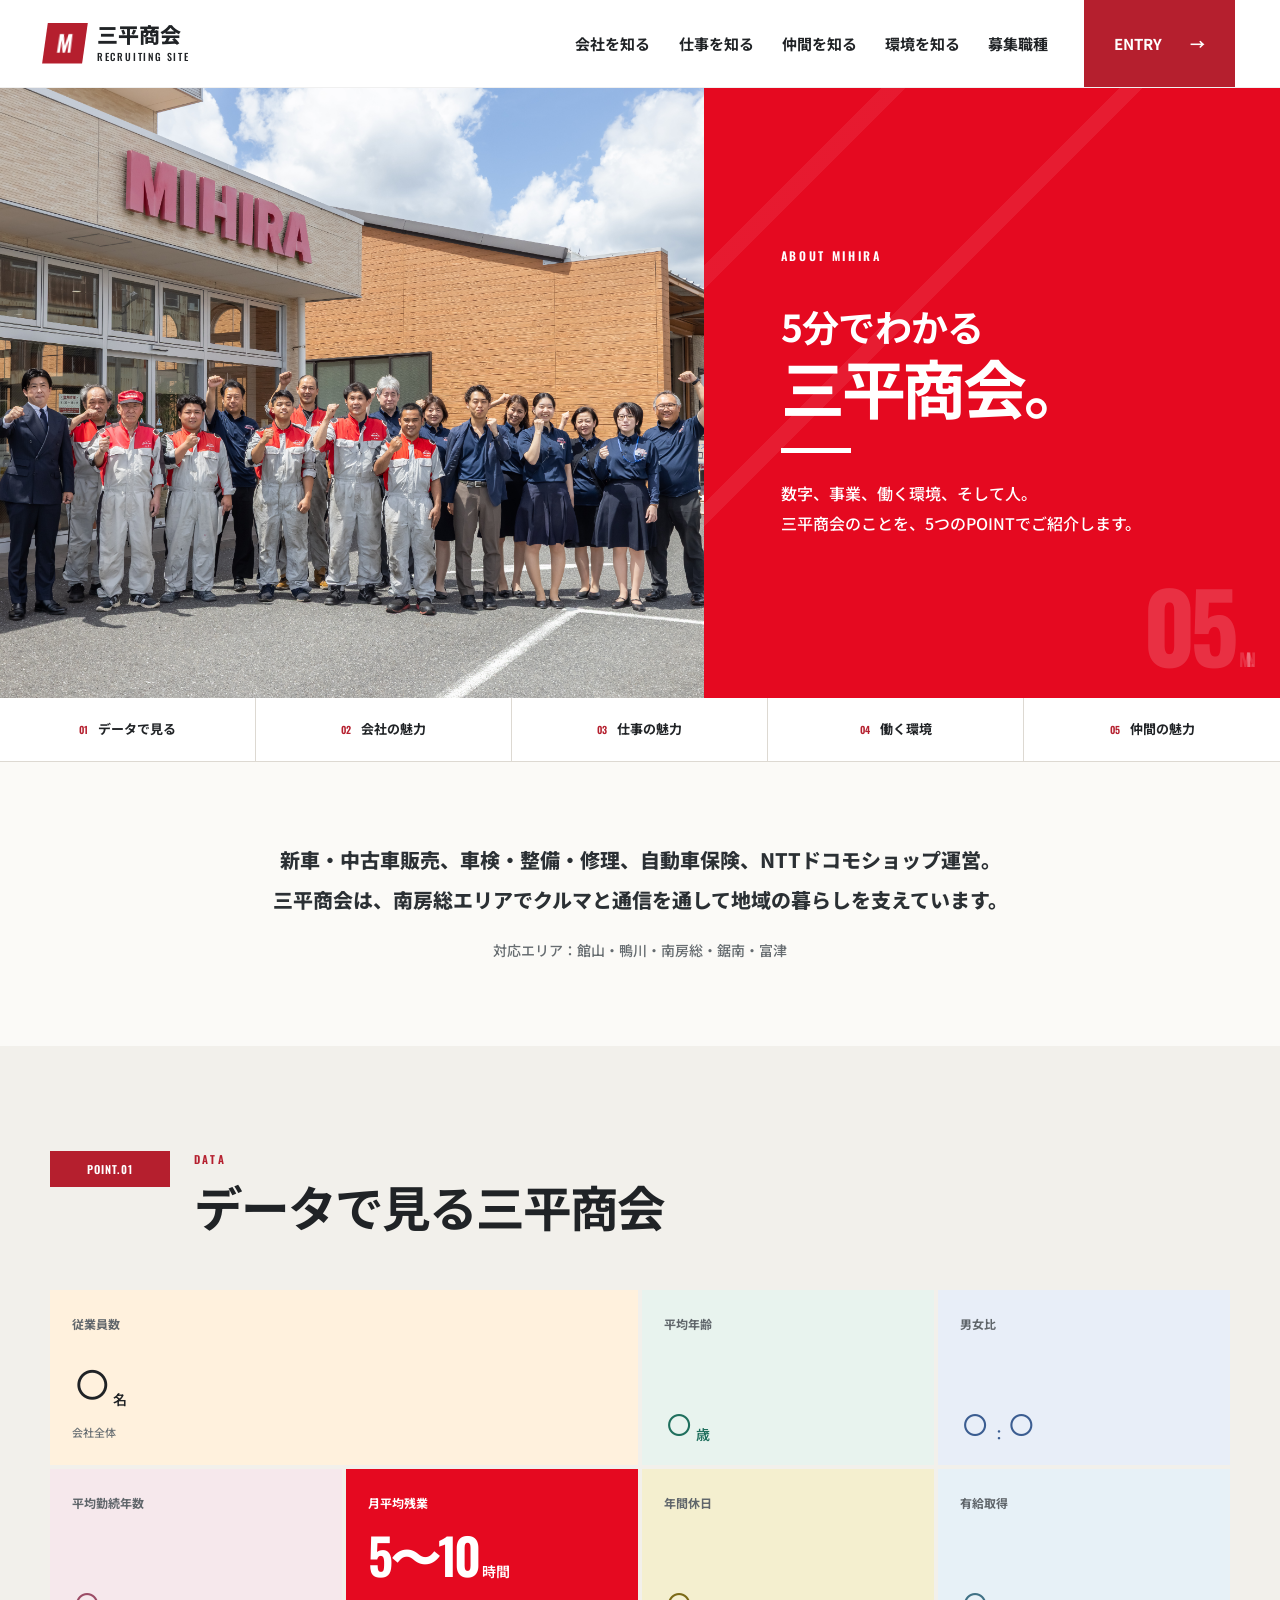
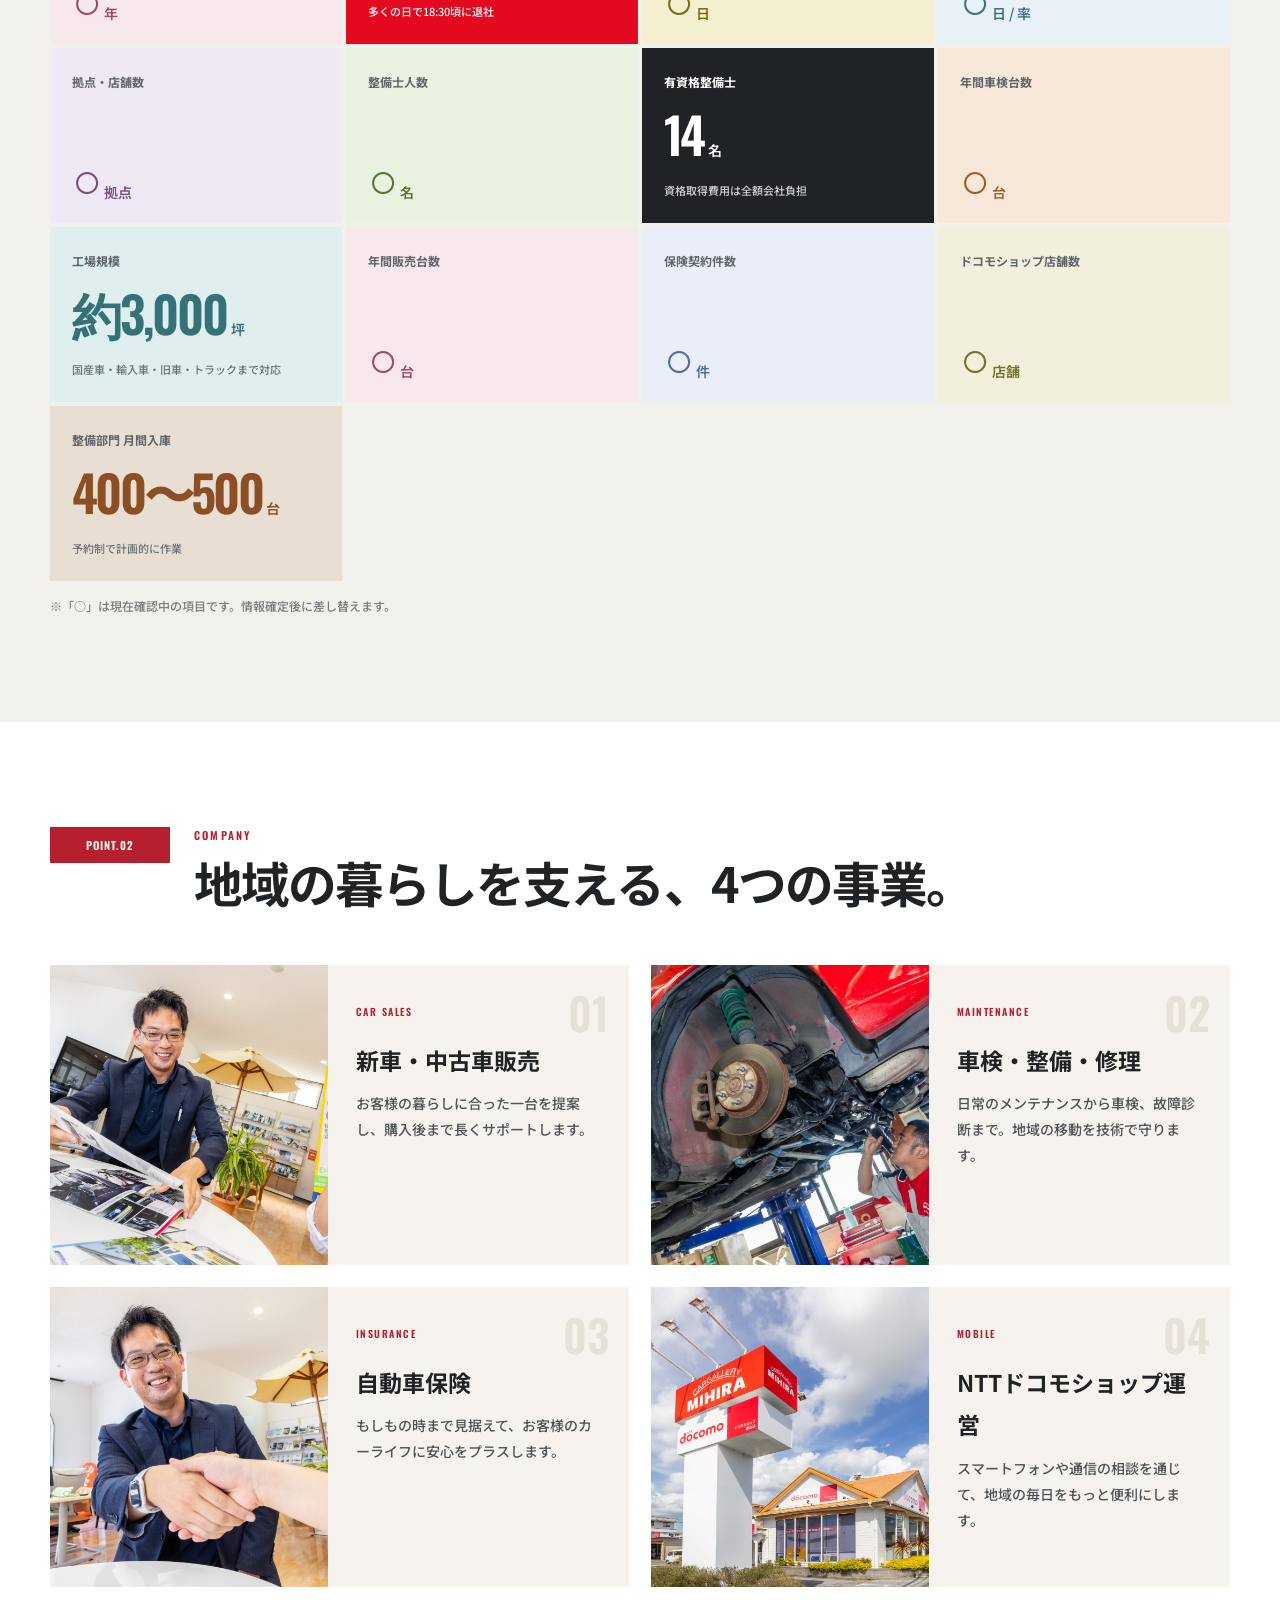
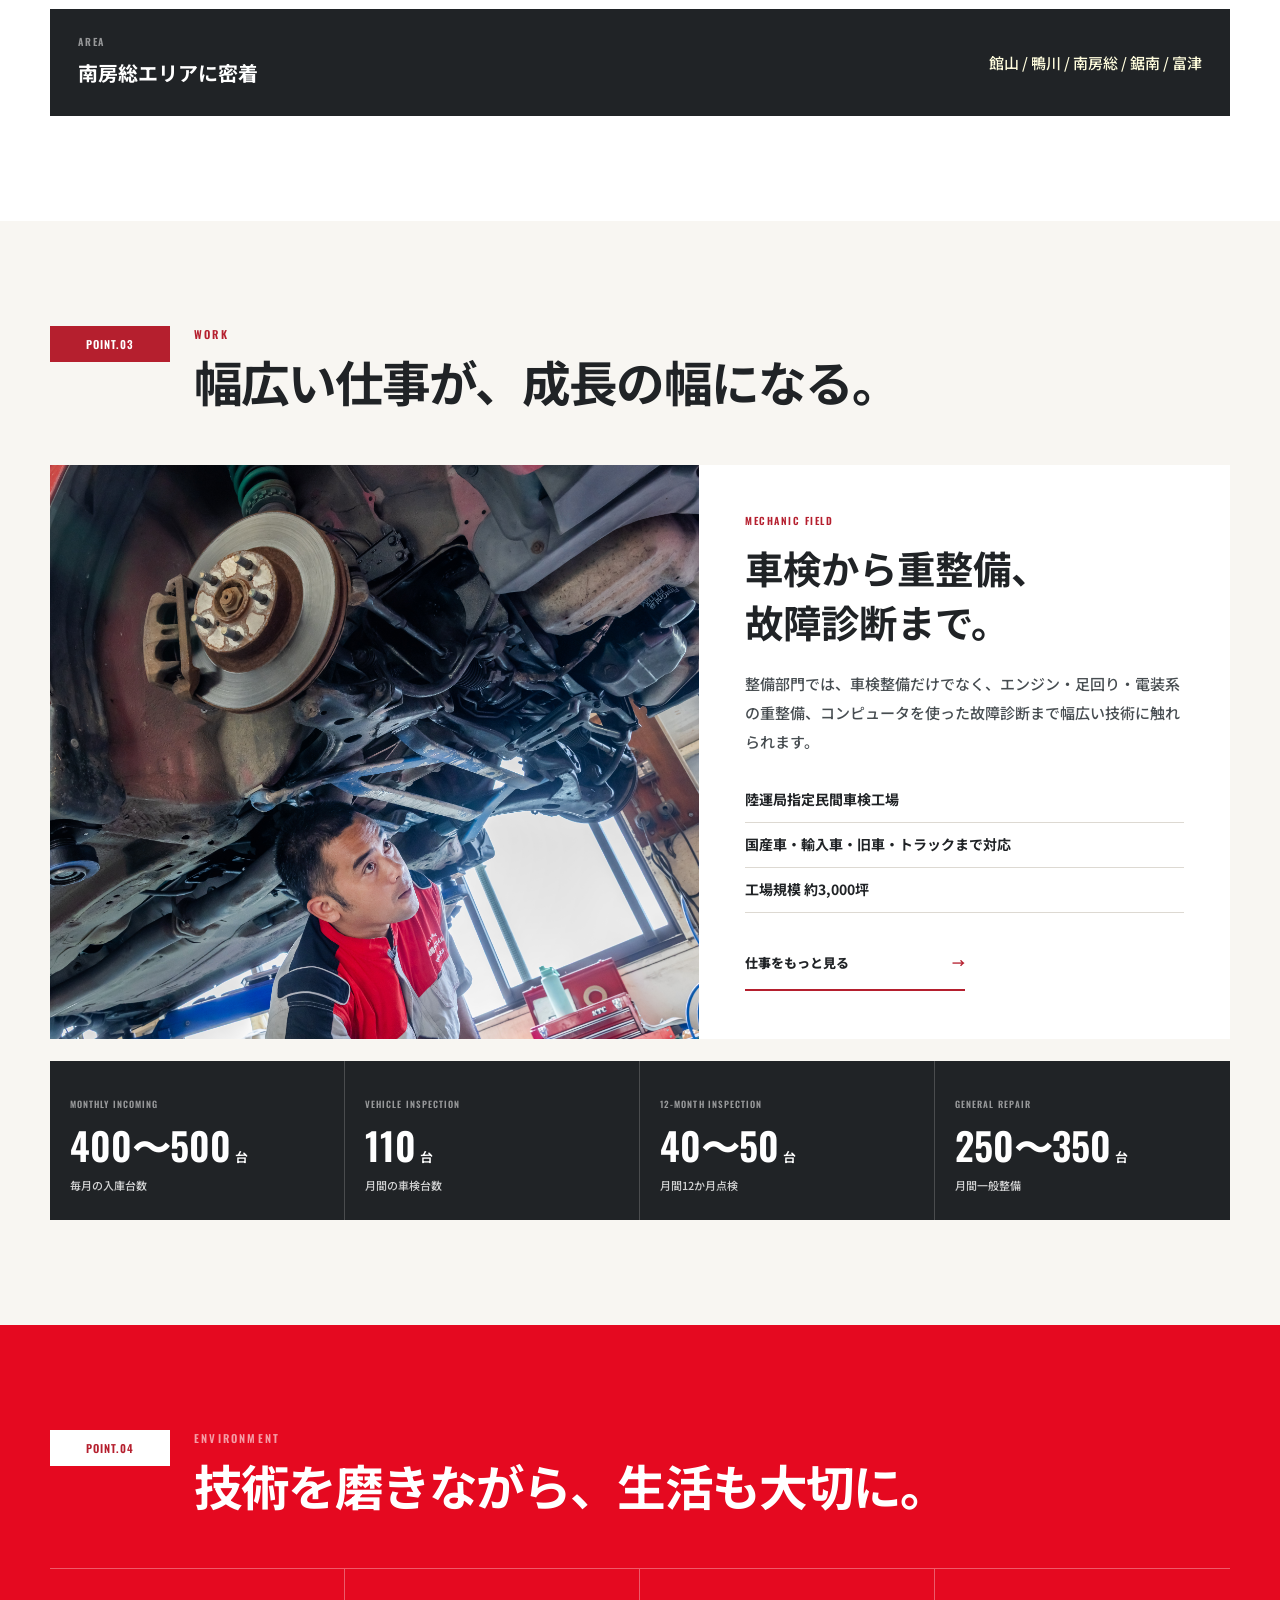
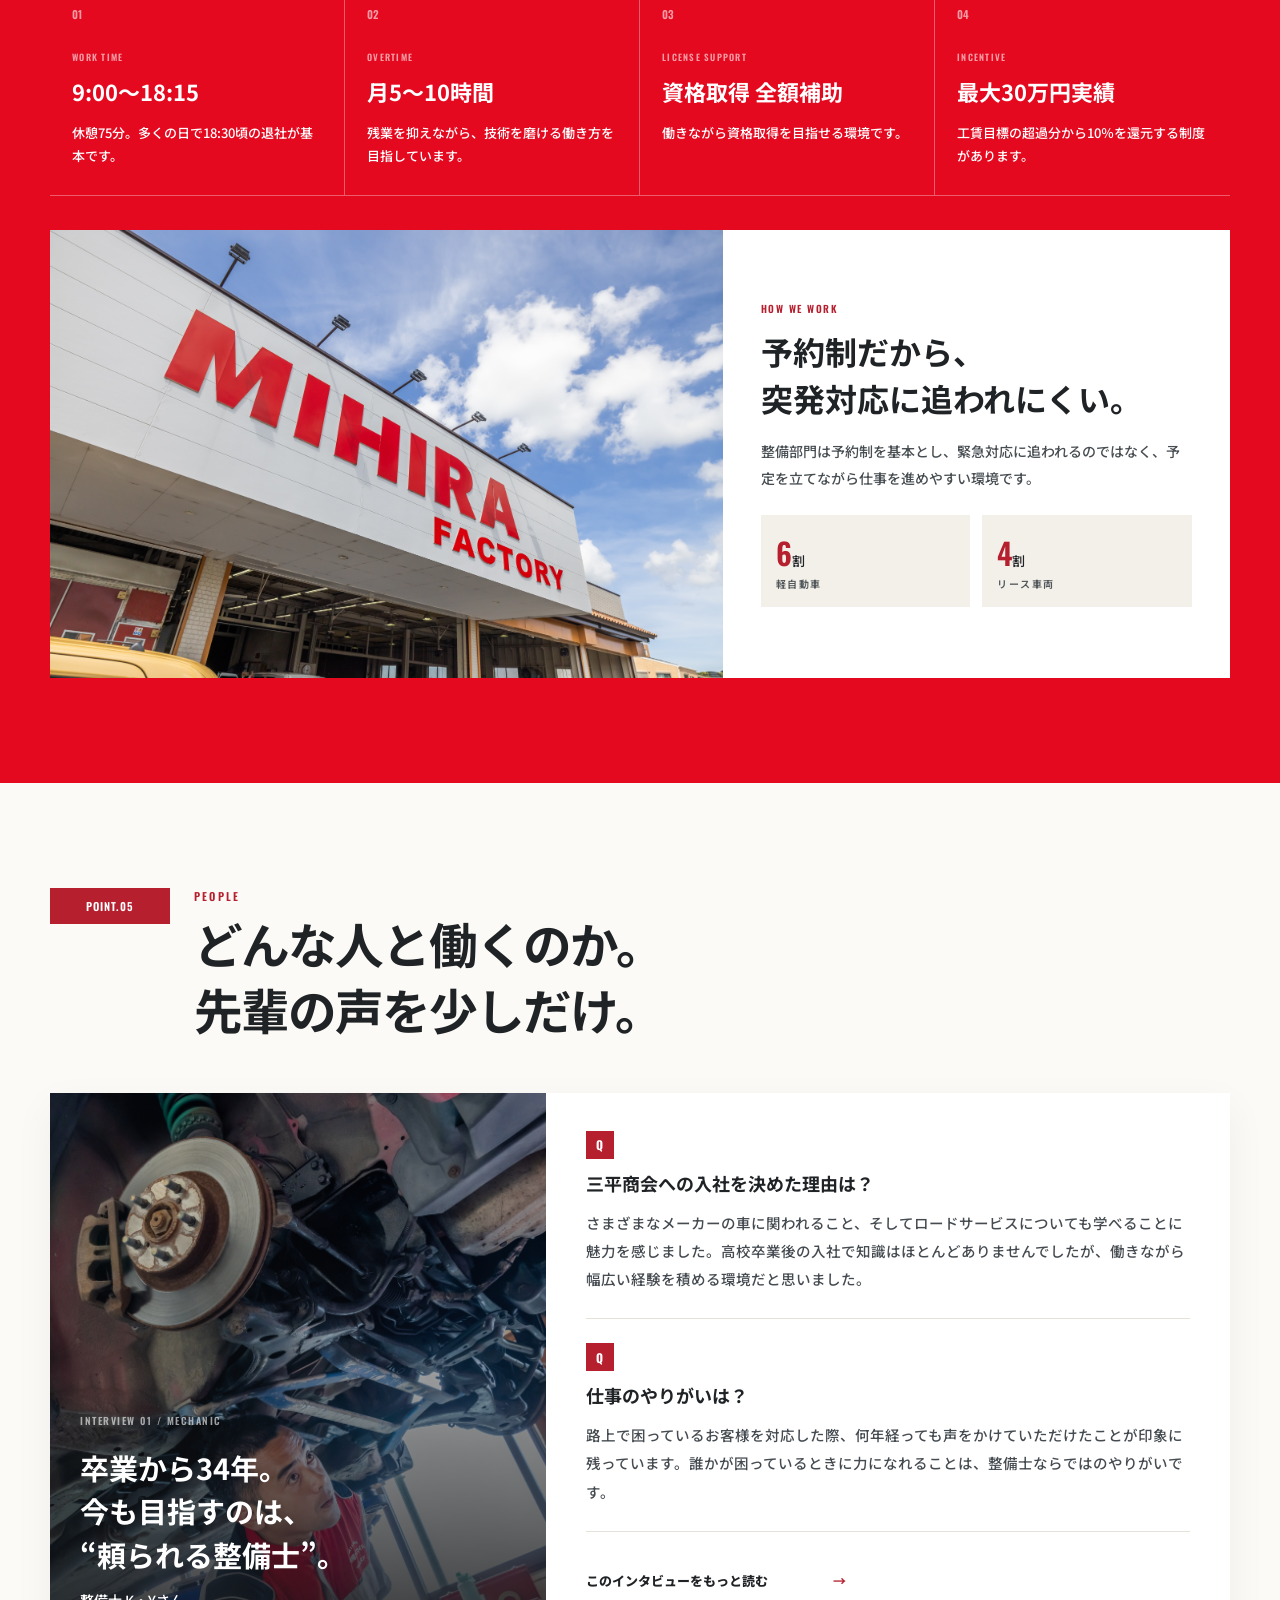
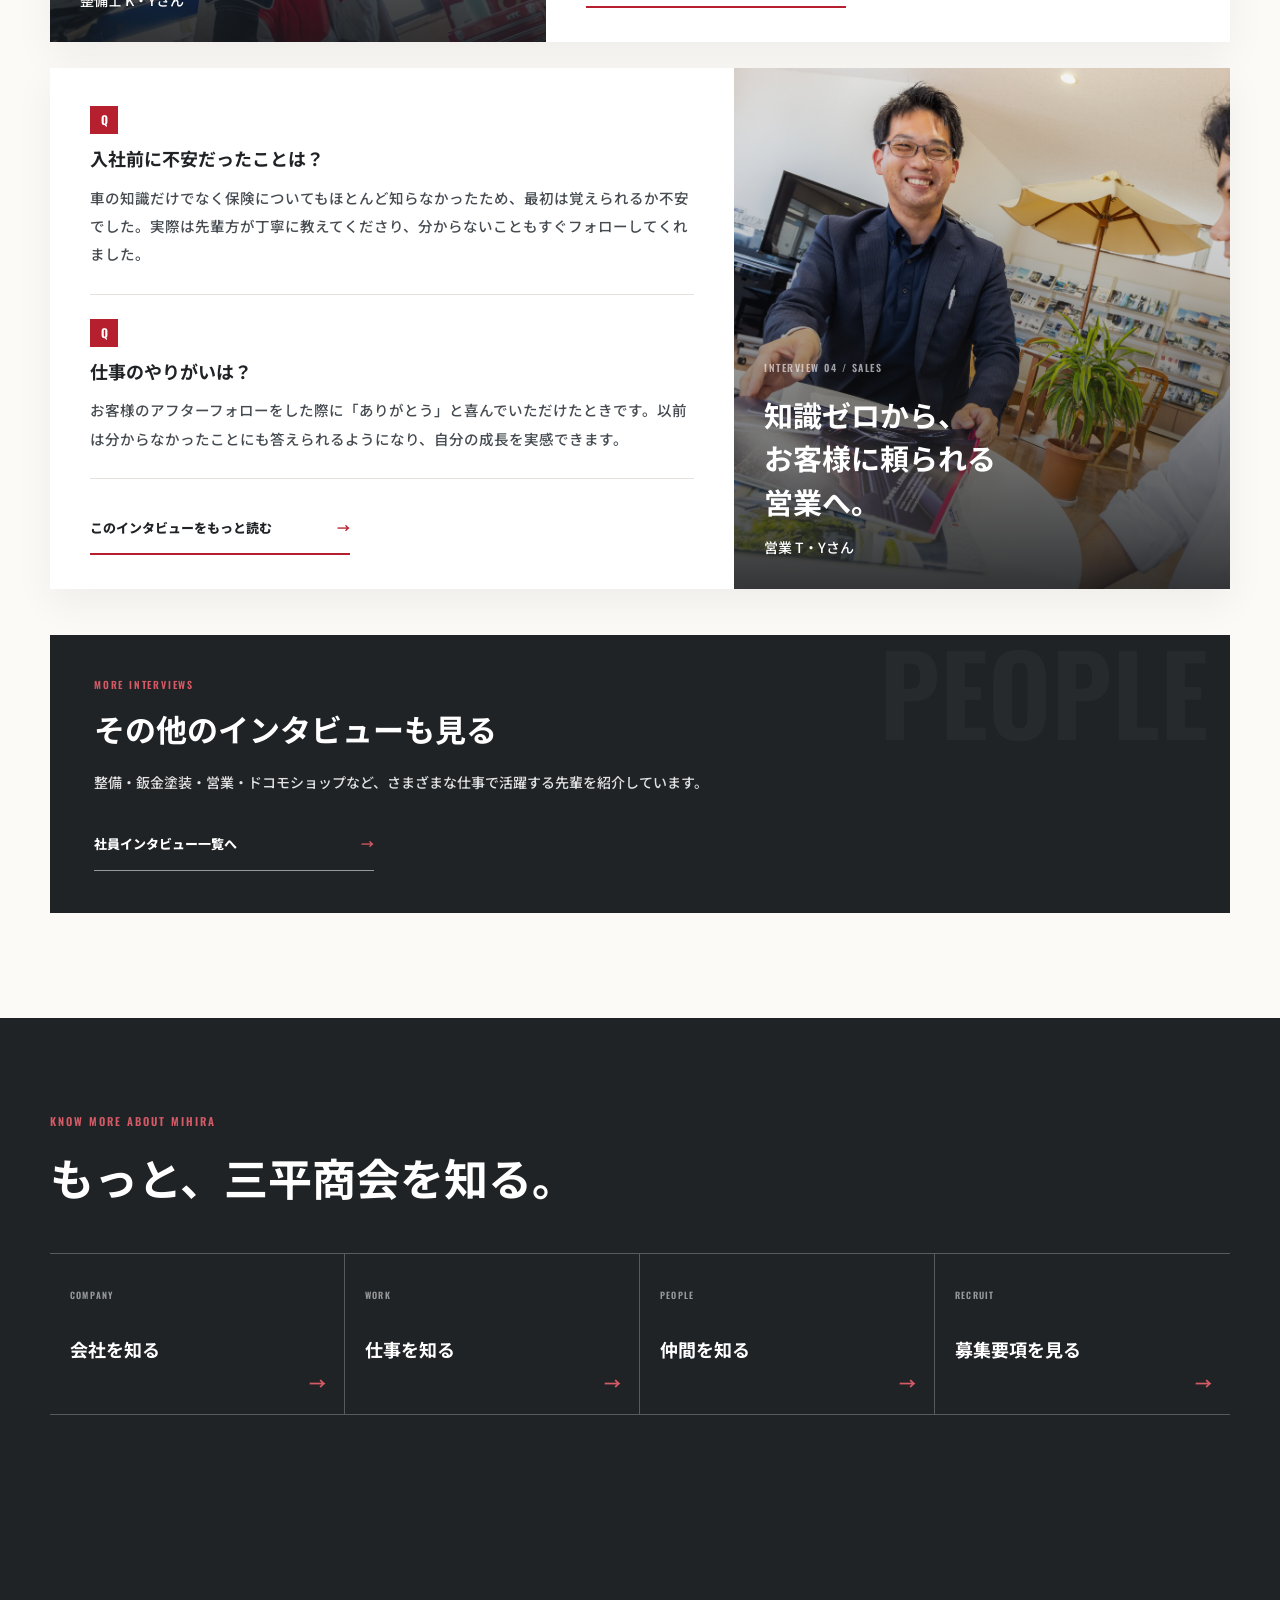
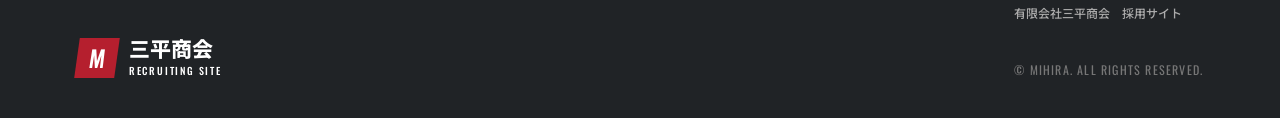
==== commit d830faf5: "Prepare company data figures for scroll count animation" ====
--- a/about/index.html
+++ b/about/index.html
@@ -63,18 +63,18 @@
       <article class="five-stat"><small>平均年齢</small><strong>○<i>歳</i></strong></article>
       <article class="five-stat"><small>男女比</small><strong>○<i>：</i>○</strong></article>
       <article class="five-stat"><small>平均勤続年数</small><strong>○<i>年</i></strong></article>
-      <article class="five-stat five-stat-red"><small>月平均残業</small><strong>5〜10<i>時間</i></strong><p>多くの日で18:30頃に退社</p></article>
+      <article class="five-stat five-stat-red"><small>月平均残業</small><strong data-count-range="5,10" data-count-unit="時間">5〜10<i>時間</i></strong><p>多くの日で18:30頃に退社</p></article>
       <article class="five-stat"><small>年間休日</small><strong>○<i>日</i></strong></article>
       <article class="five-stat"><small>有給取得</small><strong>○<i>日 / 率</i></strong></article>
       <article class="five-stat"><small>拠点・店舗数</small><strong>○<i>拠点</i></strong></article>
       <article class="five-stat"><small>整備士人数</small><strong>○<i>名</i></strong></article>
-      <article class="five-stat five-stat-dark"><small>有資格整備士</small><strong>14<i>名</i></strong><p>資格取得費用は全額会社負担</p></article>
+      <article class="five-stat five-stat-dark"><small>有資格整備士</small><strong data-count="14" data-count-unit="名">14<i>名</i></strong><p>資格取得費用は全額会社負担</p></article>
       <article class="five-stat"><small>年間車検台数</small><strong>○<i>台</i></strong></article>
-      <article class="five-stat"><small>工場規模</small><strong>約3,000<i>坪</i></strong><p>国産車・輸入車・旧車・トラックまで対応</p></article>
+      <article class="five-stat"><small>工場規模</small><strong data-count="3000" data-count-prefix="約" data-count-unit="坪" data-count-comma="true">約3,000<i>坪</i></strong><p>国産車・輸入車・旧車・トラックまで対応</p></article>
       <article class="five-stat"><small>年間販売台数</small><strong>○<i>台</i></strong></article>
       <article class="five-stat"><small>保険契約件数</small><strong>○<i>件</i></strong></article>
       <article class="five-stat"><small>ドコモショップ店舗数</small><strong>○<i>店舗</i></strong></article>
-      <article class="five-stat five-stat-accent"><small>整備部門 月間入庫</small><strong>400〜500<i>台</i></strong><p>予約制で計画的に作業</p></article>
+      <article class="five-stat five-stat-accent"><small>整備部門 月間入庫</small><strong data-count-range="400,500" data-count-unit="台">400〜500<i>台</i></strong><p>予約制で計画的に作業</p></article>
     </div>
     <p class="five-data-note">※「○」は現在確認中の項目です。情報確定後に差し替えます。</p>
   </div>
--- a/assets/css/style.css
+++ b/assets/css/style.css
@@ -3072,3 +3072,225 @@
   .five-next-grid{grid-template-columns:1fr 1fr}
   .five-next-grid a{border-bottom:1px solid #ffffff40}
 }
+
+
+/* five minute data colors and interview detail */
+/* Colorful data board */
+.five-data-grid{
+  gap:4px;
+  background:#f2f0eb;
+}
+.five-data-grid .five-stat{
+  border:0;
+  transition:transform .2s ease, box-shadow .2s ease;
+}
+.five-data-grid .five-stat:hover{
+  transform:translateY(-3px);
+  box-shadow:0 10px 24px rgba(0,0,0,.08);
+  position:relative;
+  z-index:1;
+}
+.five-data-grid .five-stat:nth-child(1){background:#fff1dd}
+.five-data-grid .five-stat:nth-child(2){background:#e8f3ee}
+.five-data-grid .five-stat:nth-child(3){background:#e8eef8}
+.five-data-grid .five-stat:nth-child(4){background:#f6e8ec}
+.five-data-grid .five-stat:nth-child(5){background:#e50920}
+.five-data-grid .five-stat:nth-child(6){background:#f4efcf}
+.five-data-grid .five-stat:nth-child(7){background:#e7f1f7}
+.five-data-grid .five-stat:nth-child(8){background:#efe8f5}
+.five-data-grid .five-stat:nth-child(9){background:#e9f2df}
+.five-data-grid .five-stat:nth-child(10){background:#202326}
+.five-data-grid .five-stat:nth-child(11){background:#f7e8d9}
+.five-data-grid .five-stat:nth-child(12){background:#dfeff0}
+.five-data-grid .five-stat:nth-child(13){background:#f6e8ec}
+.five-data-grid .five-stat:nth-child(14){background:#e9eef9}
+.five-data-grid .five-stat:nth-child(15){background:#f2efdc}
+.five-data-grid .five-stat:nth-child(16){background:#e8dfd2}
+
+.five-data-grid .five-stat:nth-child(1) strong,
+.five-data-grid .five-stat:nth-child(5) strong,
+.five-data-grid .five-stat:nth-child(10) strong,
+.five-data-grid .five-stat:nth-child(16) strong{
+  letter-spacing:-.055em;
+}
+.five-data-grid .five-stat:nth-child(2) strong{color:#1f6f5d}
+.five-data-grid .five-stat:nth-child(3) strong{color:#3b5d91}
+.five-data-grid .five-stat:nth-child(4) strong{color:#9c4c66}
+.five-data-grid .five-stat:nth-child(6) strong{color:#7b6a16}
+.five-data-grid .five-stat:nth-child(7) strong{color:#3f7185}
+.five-data-grid .five-stat:nth-child(8) strong{color:#735184}
+.five-data-grid .five-stat:nth-child(9) strong{color:#547636}
+.five-data-grid .five-stat:nth-child(11) strong{color:#a65c26}
+.five-data-grid .five-stat:nth-child(12) strong{color:#357277}
+.five-data-grid .five-stat:nth-child(13) strong{color:#9c4c66}
+.five-data-grid .five-stat:nth-child(14) strong{color:#506ca3}
+.five-data-grid .five-stat:nth-child(15) strong{color:#777026}
+.five-data-grid .five-stat:nth-child(16) strong{color:#8b4e25}
+
+/* Interview excerpts */
+.five-people{background:#fbfaf7}
+.five-interview-feature{
+  display:grid;
+  grid-template-columns:42% 58%;
+  margin-bottom:26px;
+  background:#fff;
+  box-shadow:0 14px 38px rgba(0,0,0,.055);
+  overflow:hidden;
+}
+.five-interview-feature.reverse{
+  grid-template-columns:58% 42%;
+}
+.five-interview-feature.reverse .five-interview-person{order:2}
+.five-interview-person{
+  position:relative;
+  min-height:520px;
+  background:#202326;
+  color:#fff;
+}
+.five-interview-person>.site-photo{
+  position:absolute;
+  inset:0;
+}
+.five-interview-person img{
+  width:100%;
+  height:100%;
+  object-fit:cover;
+}
+.five-interview-person:after{
+  content:"";
+  position:absolute;
+  inset:0;
+  background:linear-gradient(0deg,rgba(20,22,24,.86) 0%,rgba(20,22,24,.25) 58%,rgba(20,22,24,.04) 100%);
+}
+.five-interview-person-info{
+  position:absolute;
+  z-index:2;
+  left:30px;
+  right:30px;
+  bottom:28px;
+}
+.five-interview-person-info small{
+  font:600 10px Oswald;
+  letter-spacing:.15em;
+  color:#fff9;
+}
+.five-interview-person-info h3{
+  margin:12px 0 12px;
+  font-size:29px;
+  line-height:1.5;
+  color:#fff;
+}
+.five-interview-person-info p{
+  margin:0;
+  font-size:14px;
+  color:#fff!important;
+}
+.five-interview-qa{
+  padding:38px 40px 34px;
+  display:flex;
+  flex-direction:column;
+  justify-content:center;
+}
+.five-interview-qa>div{
+  padding:0 0 25px;
+  margin-bottom:24px;
+  border-bottom:1px solid #e6e1da;
+  position:relative;
+}
+.five-interview-qa>div:last-of-type{
+  margin-bottom:0;
+}
+.five-interview-qa span{
+  display:grid;
+  place-items:center;
+  width:28px;
+  height:28px;
+  margin-bottom:10px;
+  background:var(--red);
+  color:#fff;
+  font:700 12px Oswald;
+}
+.five-interview-qa h4{
+  margin:0 0 11px;
+  font-size:18px;
+  line-height:1.6;
+}
+.five-interview-qa p{
+  margin:0;
+  font-size:14.5px;
+  line-height:1.95;
+  color:#454b50;
+}
+.five-interview-qa>a{
+  display:flex;
+  justify-content:space-between;
+  width:260px;
+  margin-top:24px;
+  padding:13px 0;
+  border-bottom:2px solid var(--red);
+  font-size:13px;
+  font-weight:800;
+}
+.five-interview-qa>a b{color:var(--red)}
+.five-more-interviews{
+  margin-top:46px;
+  padding:42px 44px;
+  background:#202326;
+  color:#fff;
+  position:relative;
+  overflow:hidden;
+}
+.five-more-interviews:after{
+  content:"PEOPLE";
+  position:absolute;
+  right:22px;
+  top:-26px;
+  font:600 110px Oswald;
+  color:rgba(255,255,255,.035);
+}
+.five-more-interviews>p{
+  margin:0 0 8px;
+  font:600 10px Oswald;
+  letter-spacing:.18em;
+  color:#d45a66;
+}
+.five-more-interviews h3{
+  margin:0;
+  font-size:31px;
+  color:#fff;
+}
+.five-more-interviews>span{
+  display:block;
+  max-width:700px;
+  margin-top:12px;
+  font-size:14px;
+  line-height:1.9;
+  color:#fffd;
+}
+.five-more-interviews>a{
+  display:flex;
+  justify-content:space-between;
+  width:280px;
+  margin-top:22px;
+  padding:14px 0;
+  border-bottom:1px solid #fff8;
+  font-size:13px;
+  font-weight:800;
+}
+.five-more-interviews>a b{color:#d45a66}
+
+@media(max-width:850px){
+  .five-interview-feature,
+  .five-interview-feature.reverse{
+    grid-template-columns:1fr;
+  }
+  .five-interview-feature.reverse .five-interview-person{order:0}
+  .five-interview-person{min-height:390px}
+  .five-interview-person-info{left:22px;right:22px;bottom:22px}
+  .five-interview-person-info h3{font-size:25px}
+  .five-interview-qa{padding:30px 22px 26px}
+  .five-interview-qa>a{width:100%}
+  .five-more-interviews{padding:32px 24px}
+  .five-more-interviews h3{font-size:27px}
+  .five-more-interviews>a{width:100%}
+}
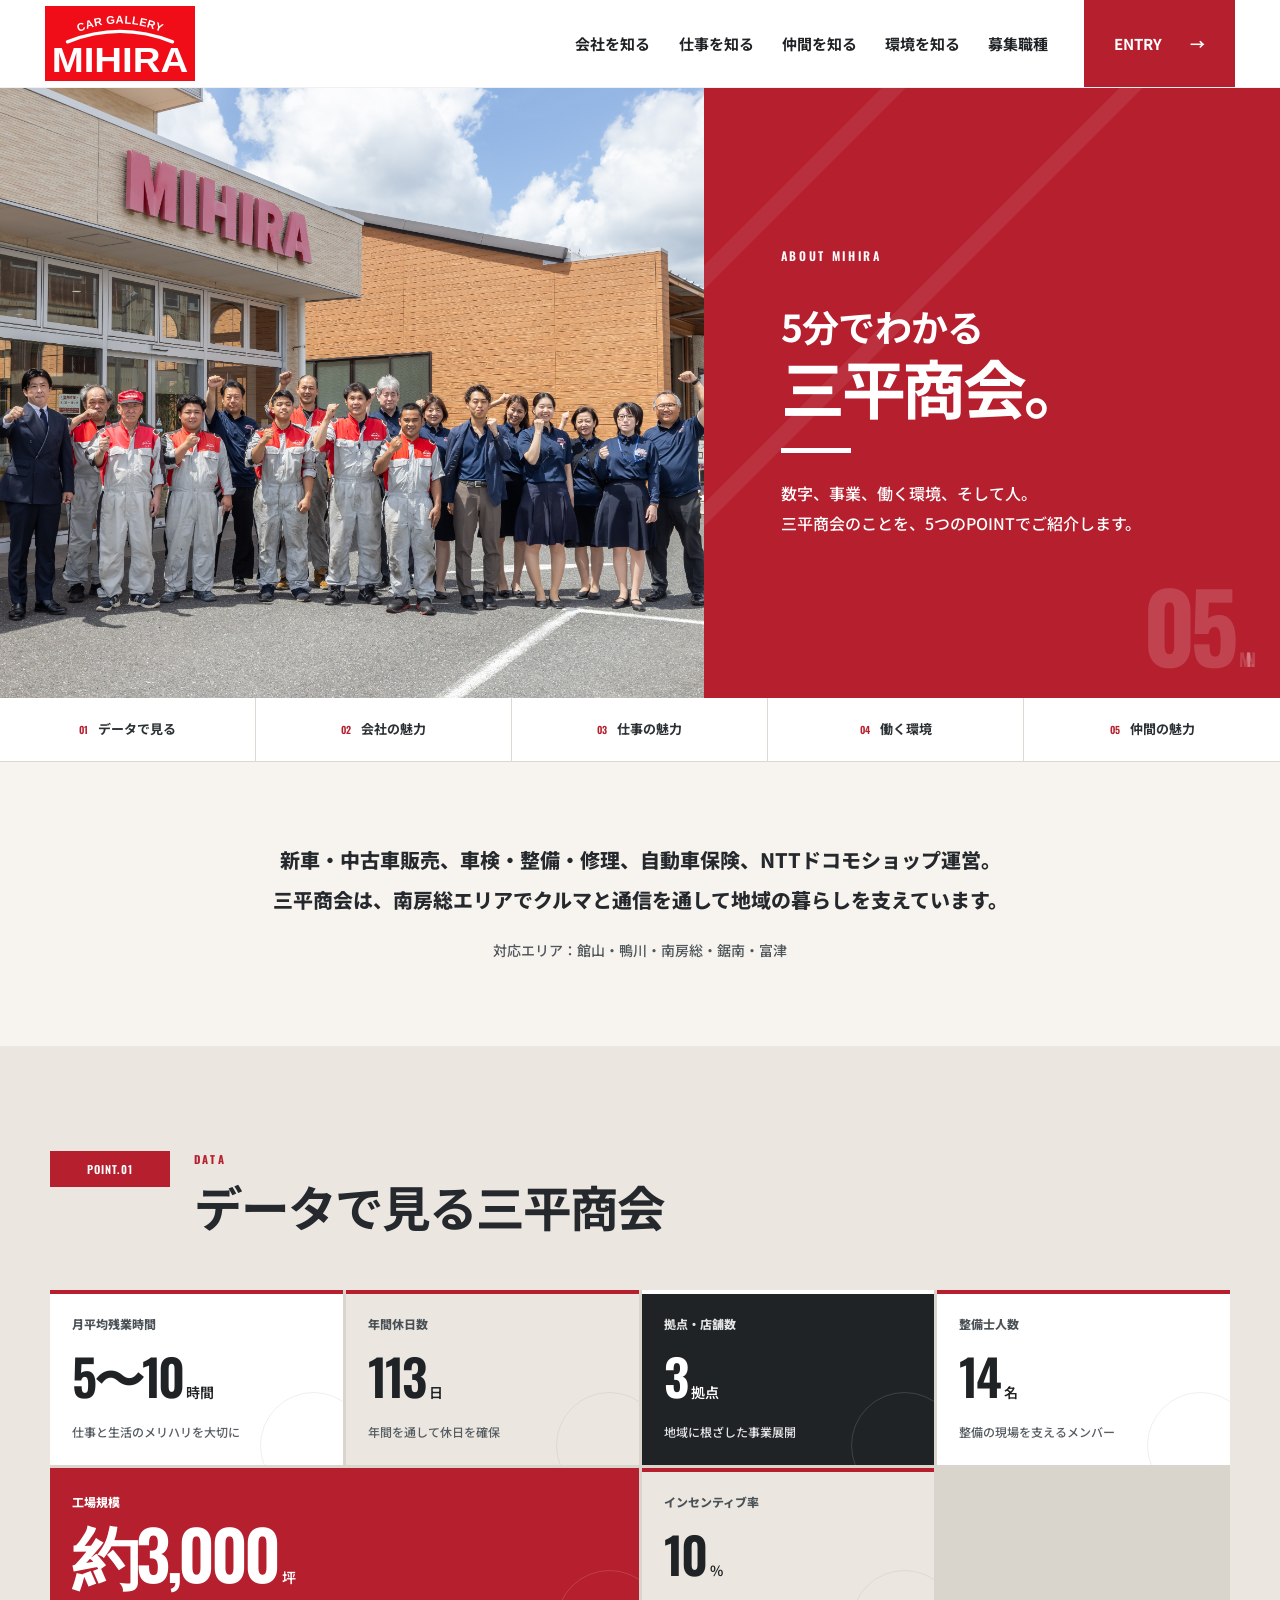
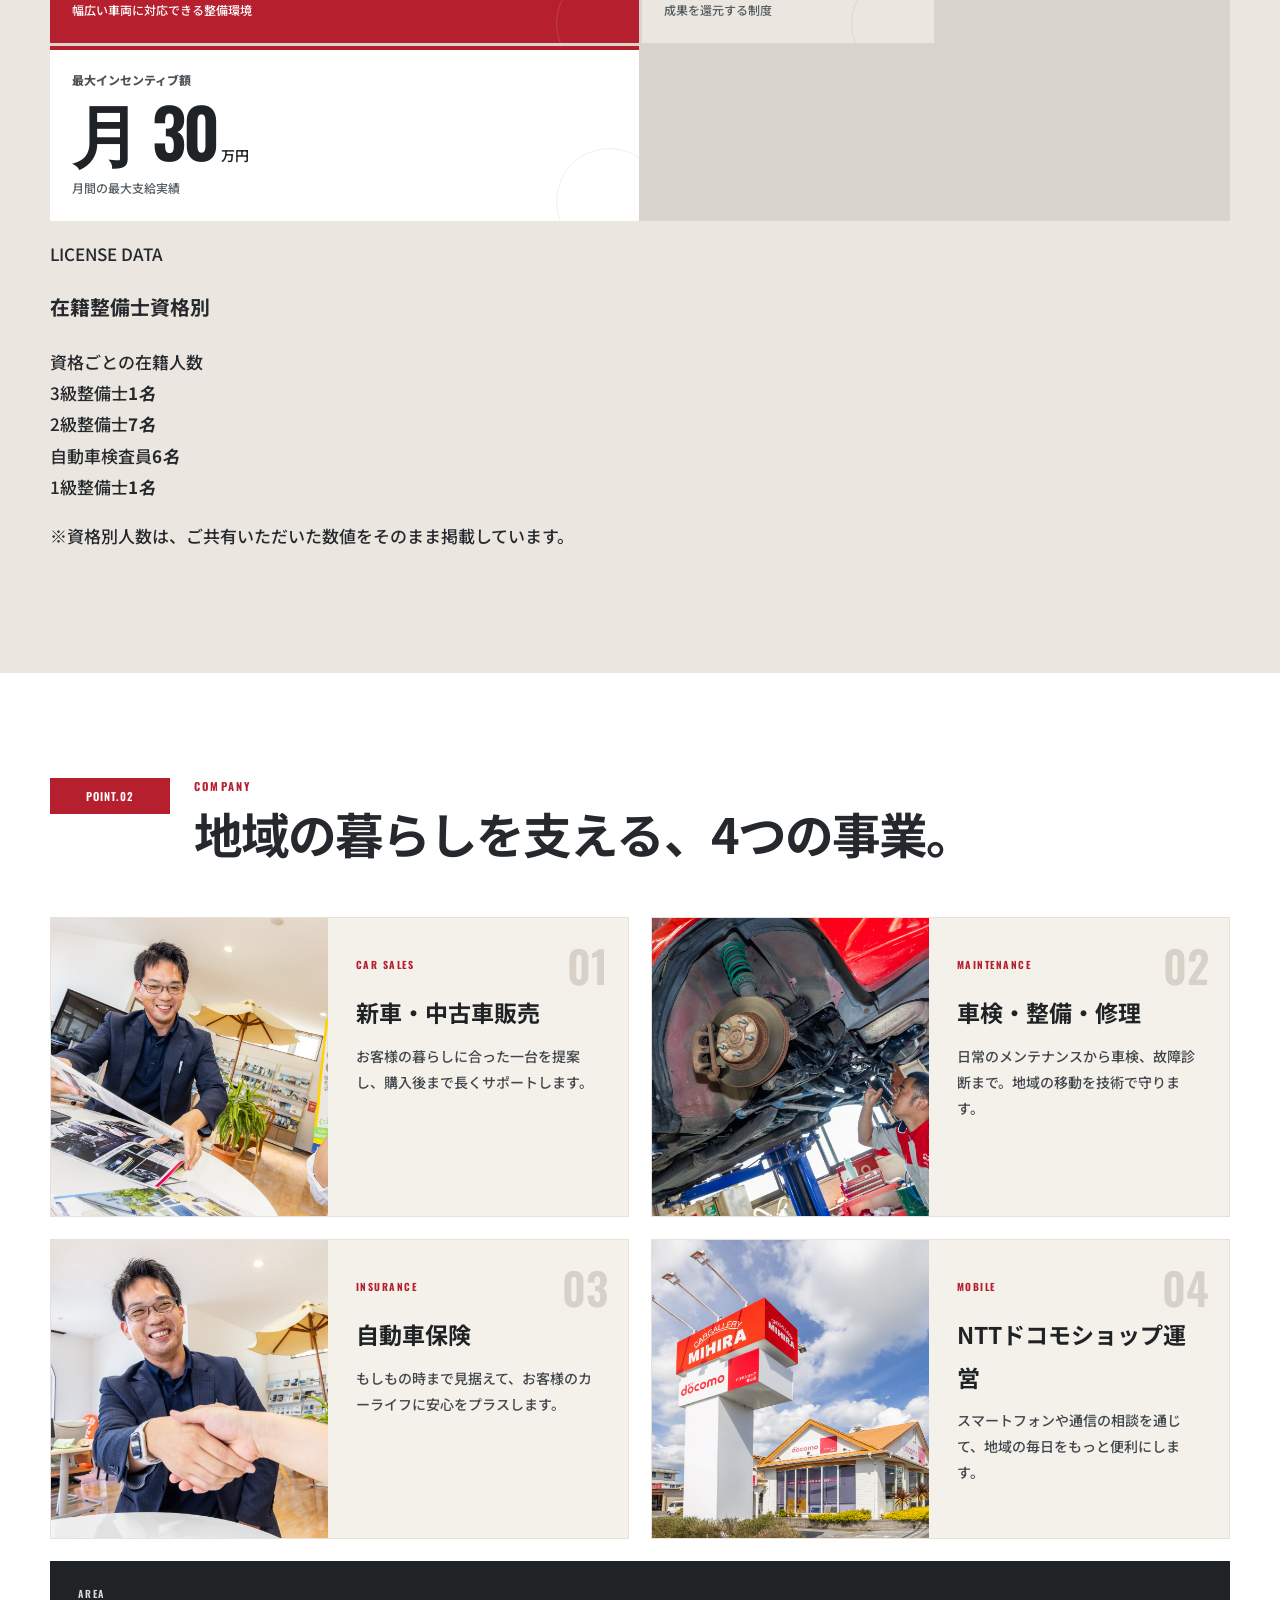
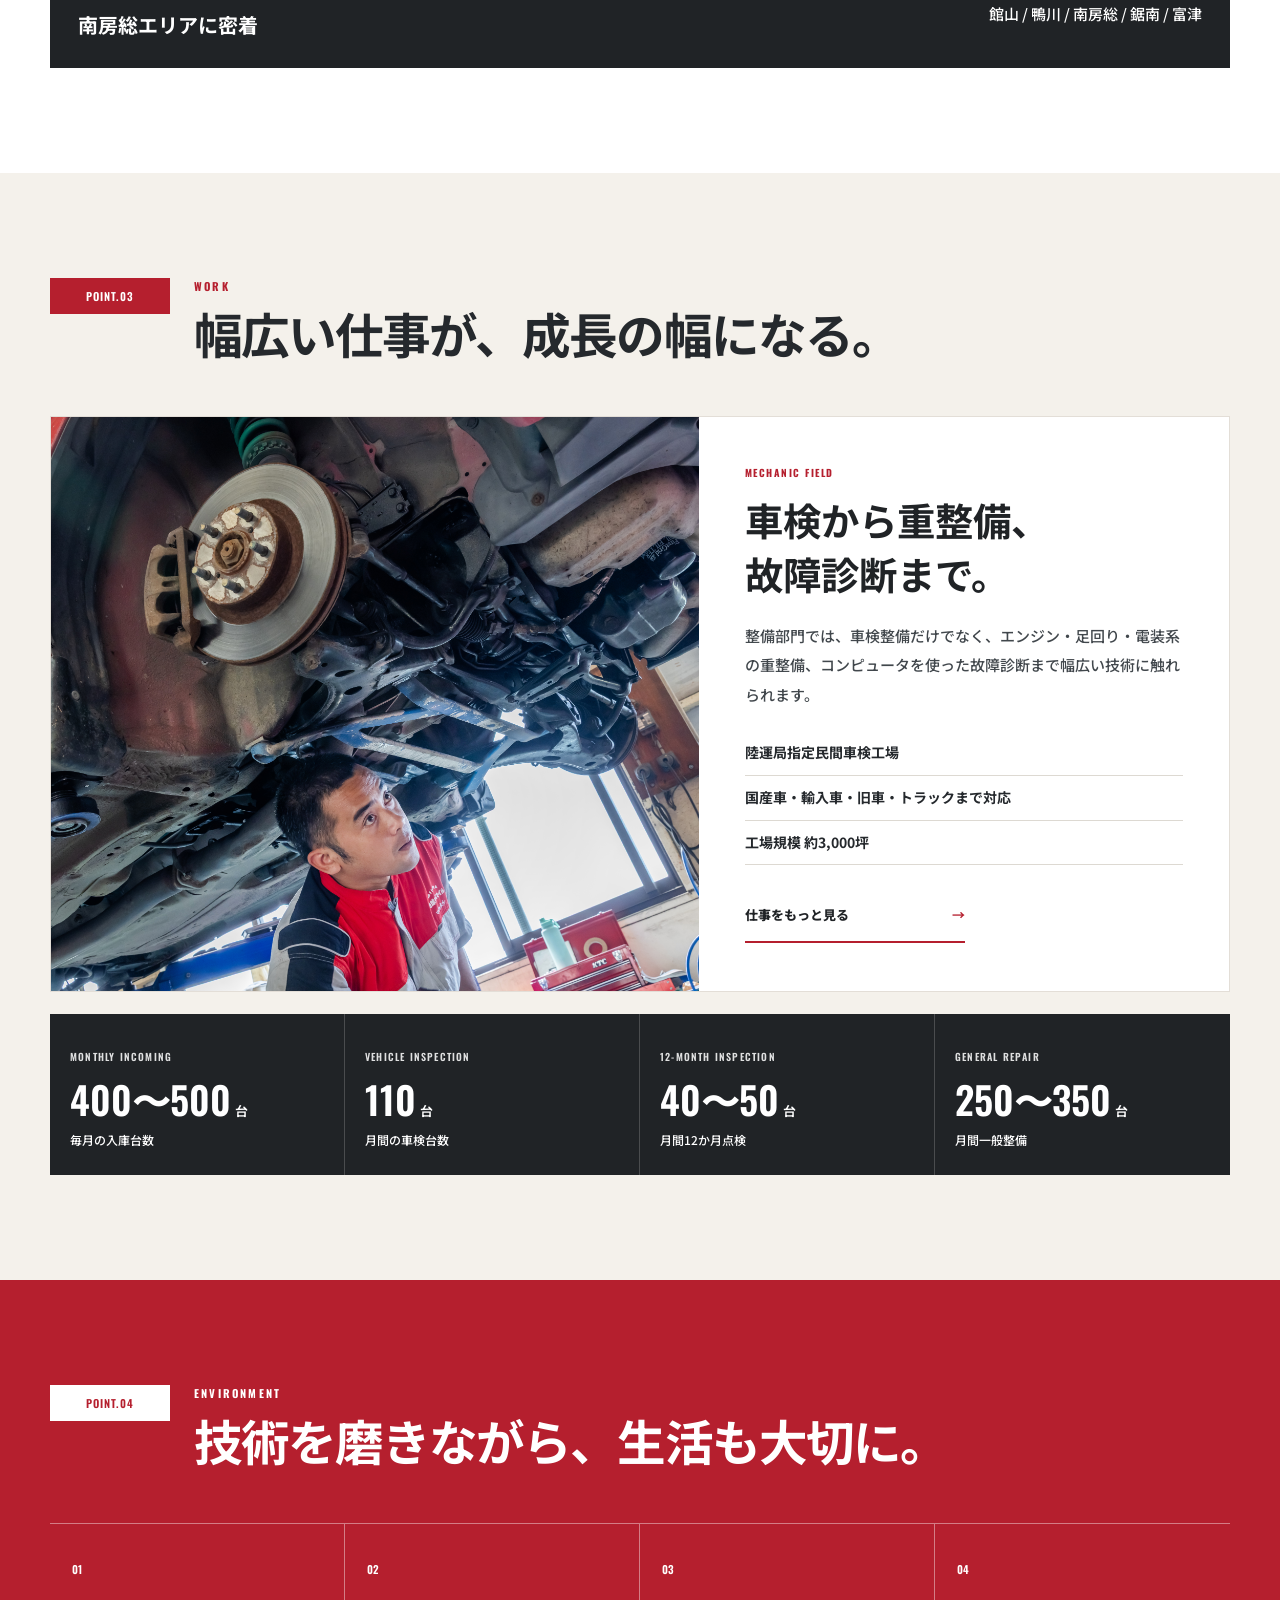
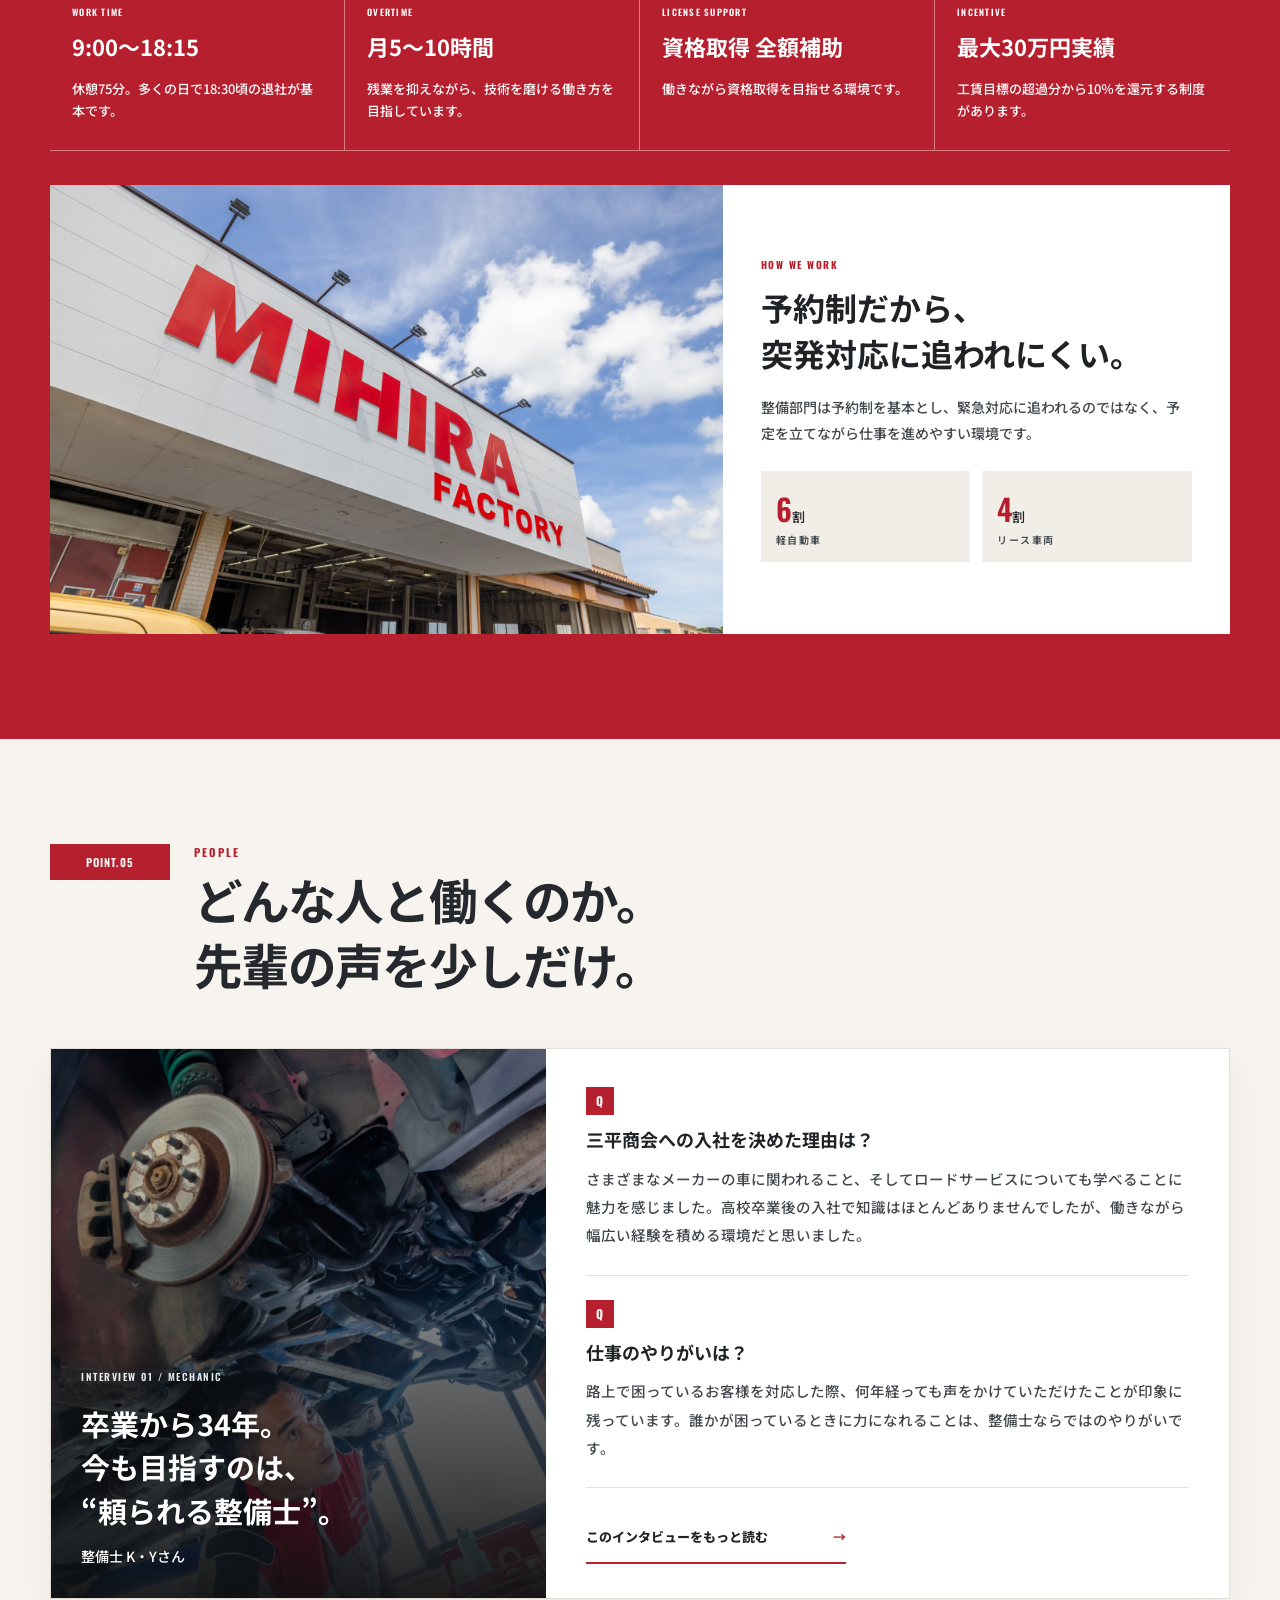
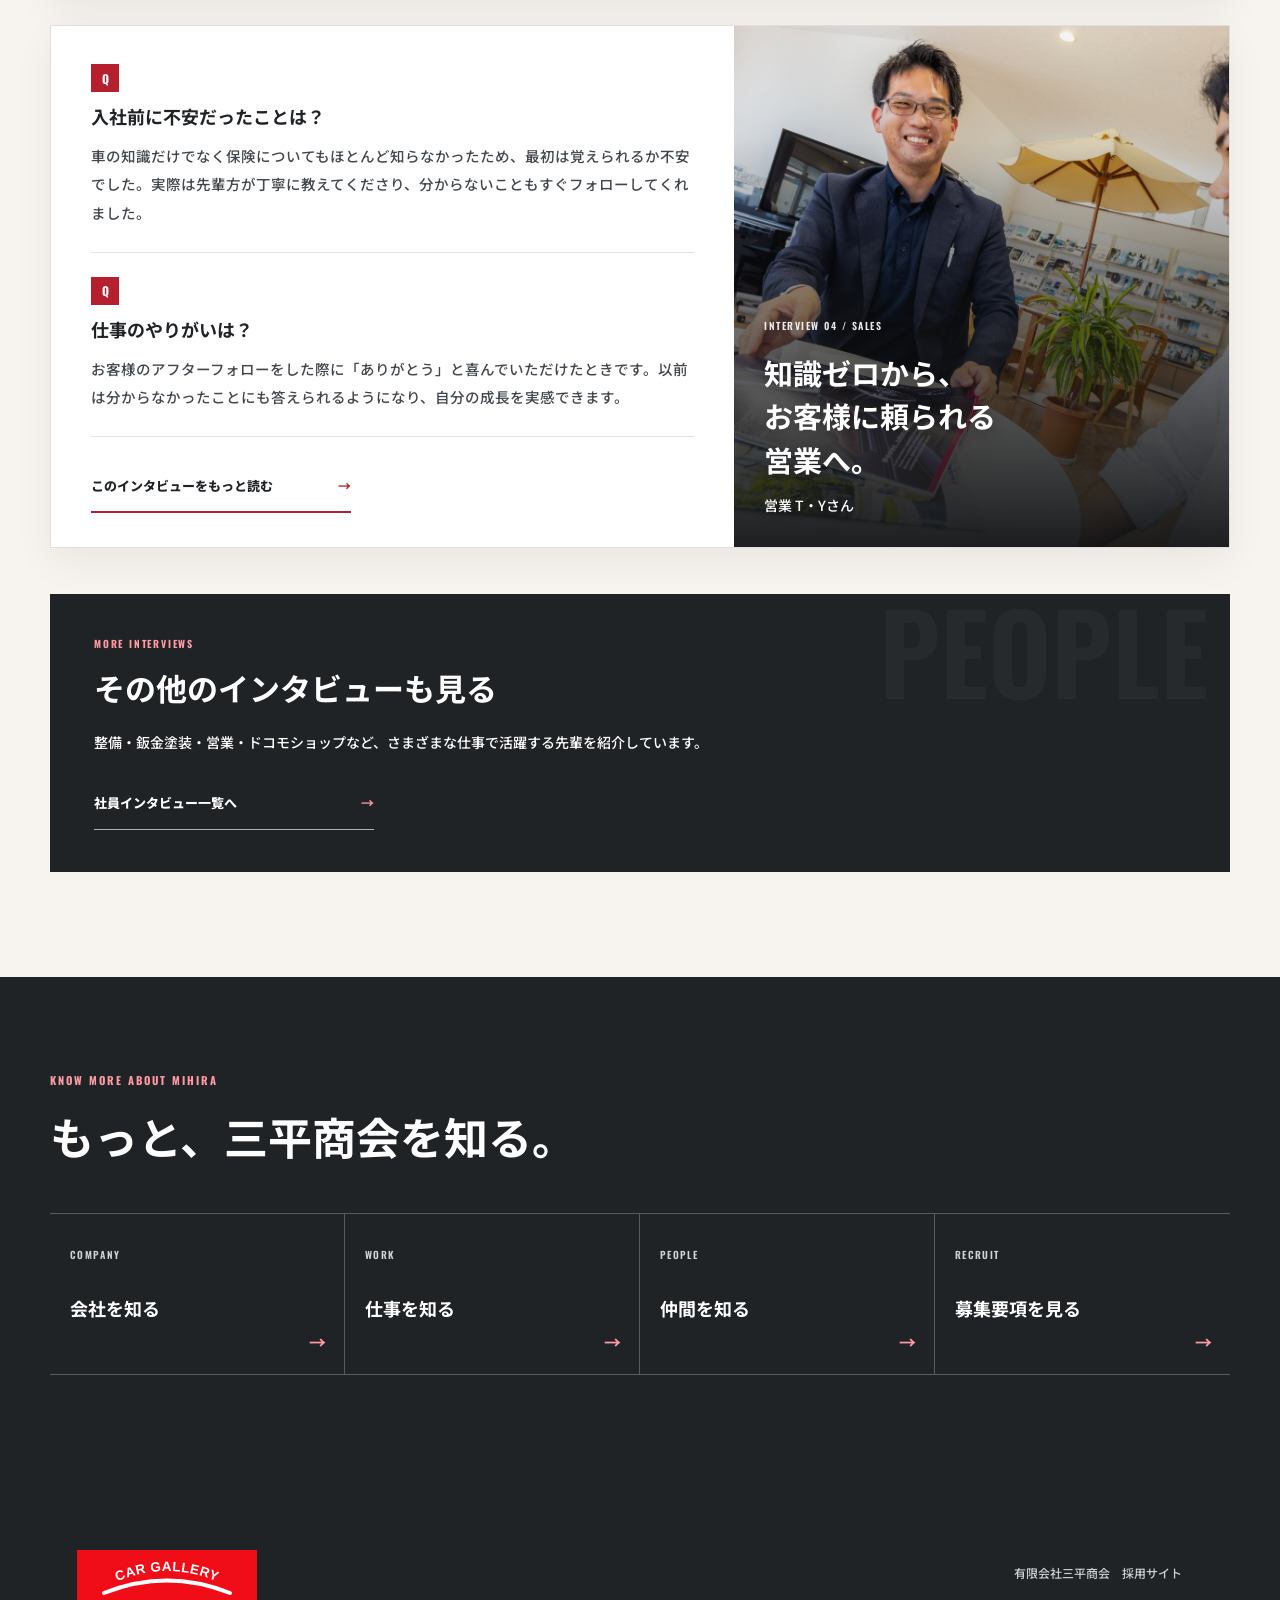
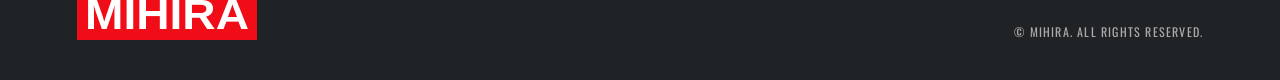
==== commit 92532f36: "Update company data with confirmed recruitment figures" ====
--- a/about/index.html
+++ b/about/index.html
@@ -58,25 +58,72 @@
       <div><p>DATA</p><h2>データで見る三平商会</h2></div>
     </div>
 
-    <div class="five-data-grid">
-      <article class="five-stat five-stat-large"><small>従業員数</small><strong>○<i>名</i></strong><p>会社全体</p></article>
-      <article class="five-stat"><small>平均年齢</small><strong>○<i>歳</i></strong></article>
-      <article class="five-stat"><small>男女比</small><strong>○<i>：</i>○</strong></article>
-      <article class="five-stat"><small>平均勤続年数</small><strong>○<i>年</i></strong></article>
-      <article class="five-stat five-stat-red"><small>月平均残業</small><strong data-count-range="5,10" data-count-unit="時間">5〜10<i>時間</i></strong><p>多くの日で18:30頃に退社</p></article>
-      <article class="five-stat"><small>年間休日</small><strong>○<i>日</i></strong></article>
-      <article class="five-stat"><small>有給取得</small><strong>○<i>日 / 率</i></strong></article>
-      <article class="five-stat"><small>拠点・店舗数</small><strong>○<i>拠点</i></strong></article>
-      <article class="five-stat"><small>整備士人数</small><strong>○<i>名</i></strong></article>
-      <article class="five-stat five-stat-dark"><small>有資格整備士</small><strong data-count="14" data-count-unit="名">14<i>名</i></strong><p>資格取得費用は全額会社負担</p></article>
-      <article class="five-stat"><small>年間車検台数</small><strong>○<i>台</i></strong></article>
-      <article class="five-stat"><small>工場規模</small><strong data-count="3000" data-count-prefix="約" data-count-unit="坪" data-count-comma="true">約3,000<i>坪</i></strong><p>国産車・輸入車・旧車・トラックまで対応</p></article>
-      <article class="five-stat"><small>年間販売台数</small><strong>○<i>台</i></strong></article>
-      <article class="five-stat"><small>保険契約件数</small><strong>○<i>件</i></strong></article>
-      <article class="five-stat"><small>ドコモショップ店舗数</small><strong>○<i>店舗</i></strong></article>
-      <article class="five-stat five-stat-accent"><small>整備部門 月間入庫</small><strong data-count-range="400,500" data-count-unit="台">400〜500<i>台</i></strong><p>予約制で計画的に作業</p></article>
-    </div>
-    <p class="five-data-note">※「○」は現在確認中の項目です。情報確定後に差し替えます。</p>
+    <div class="five-data-grid five-data-grid-current">
+      <article class="five-stat five-stat-red">
+        <small>月平均残業時間</small>
+        <strong data-count-range="5,10" data-count-unit="時間">5〜10<i>時間</i></strong>
+        <p>仕事と生活のメリハリを大切に</p>
+      </article>
+      <article class="five-stat">
+        <small>年間休日数</small>
+        <strong data-count="113" data-count-unit="日">113<i>日</i></strong>
+        <p>年間を通して休日を確保</p>
+      </article>
+      <article class="five-stat five-stat-dark">
+        <small>拠点・店舗数</small>
+        <strong data-count="3" data-count-unit="拠点">3<i>拠点</i></strong>
+        <p>地域に根ざした事業展開</p>
+      </article>
+      <article class="five-stat">
+        <small>整備士人数</small>
+        <strong data-count="14" data-count-unit="名">14<i>名</i></strong>
+        <p>整備の現場を支えるメンバー</p>
+      </article>
+      <article class="five-stat five-stat-large">
+        <small>工場規模</small>
+        <strong data-count="3000" data-count-prefix="約" data-count-unit="坪" data-count-comma="true">約3,000<i>坪</i></strong>
+        <p>幅広い車両に対応できる整備環境</p>
+      </article>
+      <article class="five-stat five-stat-accent">
+        <small>インセンティブ率</small>
+        <strong data-count="10" data-count-unit="%">10<i>%</i></strong>
+        <p>成果を還元する制度</p>
+      </article>
+      <article class="five-stat five-stat-red five-stat-large">
+        <small>最大インセンティブ額</small>
+        <strong data-count="30" data-count-prefix="月 " data-count-unit="万円">月 30<i>万円</i></strong>
+        <p>月間の最大支給実績</p>
+      </article>
+    </div>
+
+    <div class="five-license-panel">
+      <div class="five-license-head">
+        <div>
+          <p>LICENSE DATA</p>
+          <h3>在籍整備士資格別</h3>
+        </div>
+        <span>資格ごとの在籍人数</span>
+      </div>
+      <div class="five-license-chart">
+        <div class="five-license-row" style="--license-width:14.3%">
+          <div class="five-license-name"><span>3級整備士</span><strong data-count="1" data-count-unit="名">1<i>名</i></strong></div>
+          <div class="five-license-bar"><span></span></div>
+        </div>
+        <div class="five-license-row" style="--license-width:100%">
+          <div class="five-license-name"><span>2級整備士</span><strong data-count="7" data-count-unit="名">7<i>名</i></strong></div>
+          <div class="five-license-bar"><span></span></div>
+        </div>
+        <div class="five-license-row" style="--license-width:85.7%">
+          <div class="five-license-name"><span>自動車検査員</span><strong data-count="6" data-count-unit="名">6<i>名</i></strong></div>
+          <div class="five-license-bar"><span></span></div>
+        </div>
+        <div class="five-license-row" style="--license-width:14.3%">
+          <div class="five-license-name"><span>1級整備士</span><strong data-count="1" data-count-unit="名">1<i>名</i></strong></div>
+          <div class="five-license-bar"><span></span></div>
+        </div>
+      </div>
+      <p class="five-license-note">※資格別人数は、ご共有いただいた数値をそのまま掲載しています。</p>
+    </div>
   </div>
 </section>
 
--- a/assets/css/style.css
+++ b/assets/css/style.css
@@ -3294,3 +3294,905 @@
   .five-more-interviews h3{font-size:27px}
   .five-more-interviews>a{width:100%}
 }
+
+
+/* five minute brand palette and motion */
+/* Brand-aligned data board: red / charcoal / white / warm neutral */
+.five-data-grid{
+  gap:3px;
+  background:#d9d4cc;
+}
+.five-data-grid .five-stat{
+  position:relative;
+  overflow:hidden;
+  background:#fff;
+  box-shadow:none;
+}
+.five-data-grid .five-stat:before{
+  content:"";
+  position:absolute;
+  left:0;
+  top:0;
+  width:100%;
+  height:4px;
+  background:var(--red);
+}
+.five-data-grid .five-stat:after{
+  content:"";
+  position:absolute;
+  right:-24px;
+  bottom:-34px;
+  width:105px;
+  height:105px;
+  border:1px solid rgba(32,35,38,.07);
+  border-radius:50%;
+}
+.five-data-grid .five-stat:nth-child(1),
+.five-data-grid .five-stat:nth-child(4),
+.five-data-grid .five-stat:nth-child(7),
+.five-data-grid .five-stat:nth-child(11),
+.five-data-grid .five-stat:nth-child(14){
+  background:#fff;
+}
+.five-data-grid .five-stat:nth-child(2),
+.five-data-grid .five-stat:nth-child(6),
+.five-data-grid .five-stat:nth-child(9),
+.five-data-grid .five-stat:nth-child(12),
+.five-data-grid .five-stat:nth-child(15){
+  background:#ebe7e0;
+}
+.five-data-grid .five-stat:nth-child(3),
+.five-data-grid .five-stat:nth-child(8),
+.five-data-grid .five-stat:nth-child(13){
+  background:#202326;
+}
+.five-data-grid .five-stat:nth-child(5),
+.five-data-grid .five-stat:nth-child(10),
+.five-data-grid .five-stat:nth-child(16){
+  background:var(--red);
+}
+.five-data-grid .five-stat:nth-child(3):before,
+.five-data-grid .five-stat:nth-child(8):before,
+.five-data-grid .five-stat:nth-child(13):before{
+  background:#fff;
+}
+.five-data-grid .five-stat:nth-child(3) small,
+.five-data-grid .five-stat:nth-child(3) strong,
+.five-data-grid .five-stat:nth-child(3) p,
+.five-data-grid .five-stat:nth-child(8) small,
+.five-data-grid .five-stat:nth-child(8) strong,
+.five-data-grid .five-stat:nth-child(8) p,
+.five-data-grid .five-stat:nth-child(13) small,
+.five-data-grid .five-stat:nth-child(13) strong,
+.five-data-grid .five-stat:nth-child(13) p,
+.five-data-grid .five-stat:nth-child(5) small,
+.five-data-grid .five-stat:nth-child(5) strong,
+.five-data-grid .five-stat:nth-child(5) p,
+.five-data-grid .five-stat:nth-child(10) small,
+.five-data-grid .five-stat:nth-child(10) strong,
+.five-data-grid .five-stat:nth-child(10) p,
+.five-data-grid .five-stat:nth-child(16) small,
+.five-data-grid .five-stat:nth-child(16) strong,
+.five-data-grid .five-stat:nth-child(16) p{
+  color:#fff!important;
+}
+.five-data-grid .five-stat:nth-child(3):after,
+.five-data-grid .five-stat:nth-child(8):after,
+.five-data-grid .five-stat:nth-child(13):after,
+.five-data-grid .five-stat:nth-child(5):after,
+.five-data-grid .five-stat:nth-child(10):after,
+.five-data-grid .five-stat:nth-child(16):after{
+  border-color:rgba(255,255,255,.14);
+}
+.five-data-grid .five-stat strong{
+  color:#202326;
+}
+.five-data-grid .five-stat:nth-child(2) strong,
+.five-data-grid .five-stat:nth-child(4) strong,
+.five-data-grid .five-stat:nth-child(6) strong,
+.five-data-grid .five-stat:nth-child(7) strong,
+.five-data-grid .five-stat:nth-child(9) strong,
+.five-data-grid .five-stat:nth-child(11) strong,
+.five-data-grid .five-stat:nth-child(12) strong,
+.five-data-grid .five-stat:nth-child(14) strong,
+.five-data-grid .five-stat:nth-child(15) strong{
+  color:#202326;
+}
+
+/* Scroll reveal and number count-up */
+.motion-ready .five-data-grid .five-stat{
+  opacity:0;
+  transform:translateY(24px) scale(.985);
+}
+.motion-ready .five-data-grid .five-stat.is-visible{
+  opacity:1;
+  transform:translateY(0) scale(1);
+  transition:opacity .58s ease,transform .58s cubic-bezier(.2,.75,.25,1);
+}
+.motion-ready .five-data-grid .five-stat:nth-child(2){transition-delay:.04s}
+.motion-ready .five-data-grid .five-stat:nth-child(3){transition-delay:.08s}
+.motion-ready .five-data-grid .five-stat:nth-child(4){transition-delay:.12s}
+.motion-ready .five-data-grid .five-stat:nth-child(5){transition-delay:.04s}
+.motion-ready .five-data-grid .five-stat:nth-child(6){transition-delay:.08s}
+.motion-ready .five-data-grid .five-stat:nth-child(7){transition-delay:.12s}
+.motion-ready .five-data-grid .five-stat:nth-child(8){transition-delay:.16s}
+.five-stat strong[data-count],
+.five-stat strong[data-count-range]{
+  font-variant-numeric:tabular-nums;
+}
+@media(prefers-reduced-motion:reduce){
+  .motion-ready .five-data-grid .five-stat{
+    opacity:1;
+    transform:none;
+    transition:none;
+  }
+}
+
+
+/* five minute full contrast audit */
+/* Page-wide visual/contrast pass for 5-minute overview */
+.five-page{
+  --five-text:#25292d;
+  --five-body:#41474c;
+  --five-sub:#596066;
+  --five-warm:#f5f2ed;
+  --five-warm-2:#ebe7e0;
+  color:var(--five-text);
+}
+
+/* Stronger section separation */
+.five-hero{background:var(--red)}
+.five-intro{background:#f7f4ef}
+.five-data{background:#ebe7e0}
+.five-company{background:#fff}
+.five-work{background:#f4f1eb}
+.five-environment{background:var(--red)}
+.five-people{background:#f7f4ef}
+.five-next{background:#202326}
+
+/* Body copy: keep it clearly darker than its background */
+.five-intro-copy{color:#25292d!important}
+.five-intro .five-container>p:last-child{color:#50575c}
+.five-business-grid p,
+.five-work-copy>p,
+.five-env-photo p,
+.five-interview-qa p{
+  color:var(--five-body)!important;
+}
+.five-business-grid h3,
+.five-work-copy h3,
+.five-env-photo h3,
+.five-interview-qa h4{
+  color:#202326;
+}
+
+/* Small labels on light backgrounds */
+.five-point-head p,
+.five-business-grid small,
+.five-work-copy>small,
+.five-env-photo>div:last-child>small{
+  color:var(--red);
+  font-weight:700;
+}
+.five-data-note{
+  color:#4f565b;
+  font-weight:600;
+}
+
+/* Data tiles: explicit readable text per background */
+.five-data-grid .five-stat small{
+  color:#4b5257;
+  font-weight:800;
+}
+.five-data-grid .five-stat p{
+  color:#565d62;
+  font-size:12px;
+}
+.five-data-grid .five-stat:nth-child(3) small,
+.five-data-grid .five-stat:nth-child(3) p,
+.five-data-grid .five-stat:nth-child(8) small,
+.five-data-grid .five-stat:nth-child(8) p,
+.five-data-grid .five-stat:nth-child(13) small,
+.five-data-grid .five-stat:nth-child(13) p{
+  color:rgba(255,255,255,.88)!important;
+}
+.five-data-grid .five-stat:nth-child(5) small,
+.five-data-grid .five-stat:nth-child(5) p,
+.five-data-grid .five-stat:nth-child(10) small,
+.five-data-grid .five-stat:nth-child(10) p,
+.five-data-grid .five-stat:nth-child(16) small,
+.five-data-grid .five-stat:nth-child(16) p{
+  color:#fff!important;
+}
+
+/* Company section */
+.five-business-grid article{
+  background:#f4f1eb;
+}
+.five-business-grid article>div:last-child>span{
+  color:#d8d1c8;
+}
+.five-area-band{
+  background:#202326;
+}
+.five-area-band small{
+  color:rgba(255,255,255,.78);
+}
+.five-area-band strong,
+.five-area-band p{
+  color:#fff;
+}
+
+/* Work-number strip: strengthen small text */
+.five-work-numbers small{
+  color:rgba(255,255,255,.82);
+  font-size:10px;
+}
+.five-work-numbers p{
+  color:rgba(255,255,255,.88);
+  font-size:12px;
+}
+.five-work-numbers strong{
+  color:#fff;
+}
+
+/* Red environment section: no low-opacity copy */
+.five-point-light>span{
+  background:#fff;
+  color:var(--red);
+}
+.five-point-light p{
+  color:rgba(255,255,255,.90)!important;
+}
+.five-point-light h2{
+  color:#fff!important;
+}
+.five-env-grid article>span,
+.five-env-grid small{
+  color:rgba(255,255,255,.88)!important;
+}
+.five-env-grid strong,
+.five-env-grid p{
+  color:#fff!important;
+}
+.five-env-grid{
+  border-color:rgba(255,255,255,.42);
+}
+.five-env-grid article{
+  border-color:rgba(255,255,255,.42);
+}
+.five-env-photo{
+  background:#fff;
+  color:#202326;
+}
+.five-ratio>span{
+  background:#f1ede7;
+  color:#202326;
+}
+.five-ratio small{
+  color:#43494e;
+}
+
+/* Interview overlays: keep text readable over photography */
+.five-interview-person:after{
+  background:linear-gradient(0deg,rgba(15,17,19,.94) 0%,rgba(15,17,19,.58) 42%,rgba(15,17,19,.12) 78%,rgba(15,17,19,.04) 100%);
+}
+.five-interview-person-info small{
+  color:rgba(255,255,255,.90);
+}
+.five-interview-person-info h3,
+.five-interview-person-info p{
+  color:#fff!important;
+  text-shadow:0 2px 14px rgba(0,0,0,.24);
+}
+.five-interview-qa{
+  background:#fff;
+}
+.five-interview-qa>a{
+  color:#202326;
+}
+
+/* Dark interview CTA and final navigation */
+.five-more-interviews>p,
+.five-next .five-container>p{
+  color:#ff9aa4;
+  font-weight:700;
+}
+.five-more-interviews h3,
+.five-more-interviews>span,
+.five-more-interviews>a,
+.five-next h2,
+.five-next-grid strong{
+  color:#fff;
+}
+.five-more-interviews>span{
+  color:rgba(255,255,255,.88);
+}
+.five-more-interviews>a{
+  border-color:rgba(255,255,255,.65);
+}
+.five-next-grid span{
+  color:rgba(255,255,255,.80);
+  font-size:10px;
+}
+.five-next-grid a{
+  transition:background .2s ease,transform .2s ease;
+}
+.five-next-grid a:hover{
+  background:rgba(255,255,255,.07);
+  transform:translateY(-2px);
+}
+.five-next-grid b,
+.five-more-interviews>a b{
+  color:#ff9aa4;
+}
+
+/* Local nav: clearer active/hover affordance */
+.five-local-nav a{
+  color:#2b3034;
+  background:#fff;
+}
+.five-local-nav a:hover{
+  background:#f3efe9;
+  color:var(--red);
+}
+
+/* Links need enough contrast on light areas */
+.five-work-copy a,
+.five-all-people{
+  color:#202326;
+}
+.five-work-copy a b,
+.five-all-people b{
+  color:var(--red);
+}
+
+/* Slightly stronger card boundaries where white meets warm white */
+.five-interview-feature,
+.five-work-feature{
+  border:1px solid #e3ded7;
+}
+.five-business-grid article{
+  border:1px solid #e7e1d9;
+}
+
+/* Mobile: keep red/dark sections readable at smaller sizes */
+@media(max-width:850px){
+  .five-env-grid small,
+  .five-env-grid article>span{
+    color:rgba(255,255,255,.92)!important;
+  }
+  .five-work-numbers small{
+    color:rgba(255,255,255,.88);
+  }
+  .five-more-interviews>p,
+  .five-next .five-container>p{
+    color:#ffadb5;
+  }
+}
+
+
+/* interview closing message contrast fix */
+/* Closing message sits on a dark gradient: force high-contrast copy */
+.interview-detail .message{
+  color:#fff!important;
+}
+.interview-detail .message:before{
+  color:#ff6f7d!important;
+}
+.interview-detail .message h2,
+.interview-detail .message h3,
+.interview-detail .message strong{
+  color:#fff!important;
+}
+.interview-detail .message > p:last-child{
+  color:rgba(255,255,255,.92)!important;
+}
+.interview-detail .message h2:after{
+  background:#e33949!important;
+}
+.interview-detail .message:after{
+  color:rgba(255,255,255,.045)!important;
+}
+
+/* Ensure no global light-background body rule overrides dark interview panels */
+.interview-detail .message p,
+.interview-detail .message span,
+.interview-detail .message a{
+  color:rgba(255,255,255,.92);
+}
+
+
+/* site-wide contrast audit */
+/* Final contrast safety pass across all pages */
+
+/* Footer */
+footer p{
+  color:rgba(255,255,255,.78)!important;
+}
+footer>small{
+  color:rgba(255,255,255,.62)!important;
+}
+
+/* Generic red/dark section labels */
+.section-head.light p{
+  color:rgba(255,255,255,.88)!important;
+}
+.business-list span,
+.job-list span{
+  color:rgba(255,255,255,.82)!important;
+}
+
+/* Subpage red hero */
+.subhero>div:first-child,
+.subhero>div:first-child h1,
+.subhero>div:first-child p{
+  color:#fff!important;
+}
+
+/* Interview hero */
+.interview-hero-copy{
+  color:#fff!important;
+}
+.interview-hero-copy .interview-no{
+  color:rgba(255,255,255,.86)!important;
+}
+.interview-hero-copy .interview-role,
+.interview-hero-copy h1,
+.interview-hero-copy h1 strong{
+  color:#fff!important;
+}
+
+/* Interview closing message */
+.interview-detail .message:before{
+  color:#ff7d89!important;
+}
+.interview-detail .message h2,
+.interview-detail .message>p:last-child{
+  color:#fff!important;
+}
+
+/* Factory tour dark sections */
+.vf-map .vf-section-head>p{
+  color:#ff8d98!important;
+}
+.vf-map .vf-section-head>span{
+  color:rgba(255,255,255,.86)!important;
+}
+.vf-map-grid b{
+  color:rgba(255,255,255,.82)!important;
+}
+.vf-map-grid span{
+  color:rgba(255,255,255,.88)!important;
+}
+.vf-map-grid strong,
+.vf-map-grid i{
+  color:#fff!important;
+}
+.vf-workflow .vf-section-head>p,
+.vf-workflow .vf-section-head h2,
+.vf-workflow .vf-flow-grid b,
+.vf-workflow .vf-flow-grid strong,
+.vf-workflow .vf-flow-grid p,
+.vf-workflow .vf-flow-grid i{
+  color:#fff!important;
+}
+.vf-real-content>p{
+  color:rgba(255,255,255,.84)!important;
+}
+.vf-real-content h2,
+.vf-real-content>span{
+  color:#fff!important;
+}
+
+/* Recruitment page dark panels */
+.recruit-v3-hero-copy>p{
+  color:#ff8d98!important;
+}
+.recruit-v3-hero-copy h1{
+  color:#fff!important;
+}
+.recruit-v3-hero-copy>span{
+  color:rgba(255,255,255,.9)!important;
+}
+.recruit-v3-pay>small{
+  color:rgba(255,255,255,.82)!important;
+}
+.recruit-v3-pay b,
+.recruit-v3-pay i,
+.recruit-v3-pay span{
+  color:#fff!important;
+}
+.recruit-v3-pay>p{
+  color:rgba(255,255,255,.82)!important;
+}
+.recruit-v3-final p{
+  color:#ff8d98!important;
+}
+.recruit-v3-final h2{
+  color:#fff!important;
+}
+.recruit-v3-final span{
+  color:rgba(255,255,255,.9)!important;
+}
+
+/* 5-minute page dark/red panels */
+.five-area-band small{
+  color:rgba(255,255,255,.84)!important;
+}
+.five-area-band strong,
+.five-area-band p{
+  color:#fff!important;
+}
+.five-work-numbers small{
+  color:rgba(255,255,255,.86)!important;
+}
+.five-work-numbers strong,
+.five-work-numbers p{
+  color:#fff!important;
+}
+.five-environment .five-point-head p,
+.five-environment .five-point-head h2,
+.five-env-grid article>span,
+.five-env-grid small,
+.five-env-grid strong,
+.five-env-grid p{
+  color:#fff!important;
+}
+.five-next .five-container>p,
+.five-more-interviews>p{
+  color:#ff9aa4!important;
+}
+.five-next h2,
+.five-next-grid strong,
+.five-more-interviews h3,
+.five-more-interviews>span,
+.five-more-interviews>a{
+  color:#fff!important;
+}
+
+/* Top page dark photo section */
+.factory-copy,
+.factory-copy small,
+.factory-copy h2,
+.factory-copy p{
+  color:#fff!important;
+}
+
+/* Buttons on light fills inside dark sections keep dark text */
+.factory-copy a,
+.vf-real-buttons a:first-child,
+.recruit-v3-final a,
+.five-more-interviews a{
+  color:#202326;
+}
+.five-more-interviews a{
+  color:#fff!important;
+}
+
+/* Tiny text should never fall below useful contrast */
+@media(max-width:850px){
+  footer p{color:rgba(255,255,255,.82)!important}
+  footer>small{color:rgba(255,255,255,.68)!important}
+  .vf-map-grid b,
+  .vf-map-grid span,
+  .recruit-v3-pay>small,
+  .five-work-numbers small{
+    color:rgba(255,255,255,.9)!important;
+  }
+}
+
+
+/* MIHIRA official logo treatment */
+/* Replace the temporary M mark/text lockup with the CAR GALLERY MIHIRA logo */
+.logo{
+  position:relative;
+  display:block;
+  width:150px;
+  height:auto;
+  aspect-ratio:2 / 1;
+  flex:0 0 auto;
+  background:url("../img/mihira-logo.svg") center/contain no-repeat;
+  line-height:0;
+}
+.logo > *{
+  position:absolute!important;
+  width:1px!important;
+  height:1px!important;
+  padding:0!important;
+  margin:-1px!important;
+  overflow:hidden!important;
+  clip:rect(0,0,0,0)!important;
+  white-space:nowrap!important;
+  border:0!important;
+}
+.footer-logo{
+  width:180px;
+  aspect-ratio:2 / 1;
+  background-image:url("../img/mihira-logo.svg");
+}
+@media(max-width:850px){
+  .logo{
+    width:112px;
+  }
+  .footer-logo{
+    width:155px;
+  }
+}
+
+
+/* homepage factory tour content guide */
+.factory{
+  height:800px;
+}
+.factory-bg:after{
+  background:linear-gradient(90deg,rgba(13,15,17,.84) 0%,rgba(13,15,17,.68) 38%,rgba(13,15,17,.30) 67%,rgba(13,15,17,.10) 100%);
+}
+.factory-tour-promo{
+  max-width:720px;
+}
+.factory-tour-label{
+  display:flex;
+  align-items:center;
+  gap:14px;
+  margin-bottom:16px;
+}
+.factory-tour-label>small{
+  color:#fff!important;
+  font:600 11px Oswald;
+  letter-spacing:.2em;
+}
+.factory-tour-label>span{
+  display:inline-flex;
+  align-items:center;
+  min-height:28px;
+  padding:0 10px;
+  background:var(--red);
+  color:#fff;
+  font-size:11px;
+  font-weight:800;
+  letter-spacing:.08em;
+}
+.factory-tour-promo h2{
+  margin:0 0 20px;
+  font-size:clamp(42px,4.5vw,62px);
+  line-height:1.3;
+  letter-spacing:-.045em;
+  color:#fff!important;
+}
+.factory-tour-lead{
+  margin:0;
+  max-width:650px;
+  font-size:16px!important;
+  line-height:1.95!important;
+  color:rgba(255,255,255,.92)!important;
+}
+.factory-tour-guide{
+  display:grid;
+  grid-template-columns:repeat(4,1fr);
+  margin-top:30px;
+  border-top:1px solid rgba(255,255,255,.42);
+  border-bottom:1px solid rgba(255,255,255,.42);
+}
+.factory-tour-guide>div{
+  position:relative;
+  min-height:118px;
+  padding:18px 17px 16px;
+  border-right:1px solid rgba(255,255,255,.32);
+}
+.factory-tour-guide>div:last-child{
+  border-right:0;
+}
+.factory-tour-guide b{
+  display:block;
+  margin-bottom:18px;
+  font:600 10px Oswald;
+  color:#ff7885;
+}
+.factory-tour-guide span{
+  display:block;
+  font-size:15px;
+  font-weight:800;
+  color:#fff;
+}
+.factory-tour-guide small{
+  display:block;
+  margin-top:5px;
+  font:600 9px Oswald;
+  letter-spacing:.12em;
+  color:rgba(255,255,255,.68)!important;
+}
+.factory-copy .factory-tour-cta{
+  width:390px;
+  margin-top:30px;
+  padding:18px 21px;
+  align-items:center;
+  background:#fff;
+  color:#202326!important;
+  transition:transform .2s ease,background .2s ease;
+}
+.factory-copy .factory-tour-cta:hover{
+  transform:translateY(-3px);
+  background:#f6f2ec;
+}
+.factory-tour-cta>span{
+  display:block;
+  color:#202326!important;
+  font-size:14px;
+  line-height:1.45;
+}
+.factory-tour-cta>span>small{
+  display:block;
+  margin-bottom:4px;
+  color:var(--red)!important;
+  font:600 9px Oswald;
+  letter-spacing:.14em;
+}
+.factory-tour-cta>b{
+  color:var(--red);
+  font-size:21px;
+}
+
+@media(max-width:850px){
+  .factory{
+    height:auto;
+    min-height:760px;
+  }
+  .factory-bg:after{
+    background:linear-gradient(0deg,rgba(13,15,17,.90) 0%,rgba(13,15,17,.68) 58%,rgba(13,15,17,.20) 100%);
+  }
+  .factory-copy.factory-tour-promo{
+    position:relative;
+    left:auto;
+    right:auto;
+    top:auto;
+    transform:none;
+    max-width:none;
+    padding:70px 24px 58px;
+  }
+  .factory-tour-promo h2{
+    font-size:38px!important;
+  }
+  .factory-tour-lead{
+    font-size:15.5px!important;
+  }
+  .factory-tour-lead br{
+    display:none;
+  }
+  .factory-tour-guide{
+    grid-template-columns:1fr 1fr;
+    margin-top:26px;
+  }
+  .factory-tour-guide>div{
+    min-height:105px;
+    border-bottom:1px solid rgba(255,255,255,.32);
+  }
+  .factory-tour-guide>div:nth-child(2n){
+    border-right:0;
+  }
+  .factory-tour-guide>div:nth-child(n+3){
+    border-bottom:0;
+  }
+  .factory-copy .factory-tour-cta{
+    width:100%;
+  }
+}
+
+
+/* homepage factory tour visual fix */
+.factory.factory-tour-home{
+  position:relative;
+  min-height:800px;
+  height:auto;
+  padding:100px 0;
+  display:flex;
+  align-items:center;
+  background-color:#191b1e;
+  background-size:cover;
+  background-position:center;
+  background-repeat:no-repeat;
+  overflow:hidden;
+}
+.factory.factory-tour-home:before{
+  content:"";
+  position:absolute;
+  inset:0;
+  z-index:0;
+  background:linear-gradient(90deg,rgba(14,16,18,.92) 0%,rgba(14,16,18,.80) 34%,rgba(14,16,18,.54) 58%,rgba(14,16,18,.18) 82%,rgba(14,16,18,.10) 100%);
+}
+.factory.factory-tour-home .factory-bg{
+  display:none!important;
+}
+.factory.factory-tour-home .factory-copy{
+  position:relative;
+  z-index:2;
+  left:auto;
+  top:auto;
+  transform:none;
+  width:min(720px,calc(100% - 80px));
+  max-width:720px;
+  margin-left:max(7vw,calc((100% - 1180px)/2));
+}
+.factory.factory-tour-home .factory-tour-label{
+  margin-bottom:18px;
+}
+.factory.factory-tour-home .factory-tour-label>small{
+  color:rgba(255,255,255,.9)!important;
+}
+.factory.factory-tour-home .factory-tour-label>span{
+  border:1px solid rgba(255,255,255,.16);
+  box-shadow:0 8px 20px rgba(0,0,0,.16);
+}
+.factory.factory-tour-home .factory-tour-promo h2{
+  color:#fff!important;
+  text-shadow:0 3px 18px rgba(0,0,0,.22);
+}
+.factory.factory-tour-home .factory-tour-lead{
+  color:rgba(255,255,255,.92)!important;
+}
+.factory.factory-tour-home .factory-tour-guide{
+  margin-top:32px;
+  gap:8px;
+  border:0;
+}
+.factory.factory-tour-home .factory-tour-guide>div{
+  min-height:118px;
+  padding:18px 17px;
+  border:1px solid rgba(255,255,255,.24);
+  background:rgba(17,19,21,.42);
+  backdrop-filter:blur(4px);
+  -webkit-backdrop-filter:blur(4px);
+}
+.factory.factory-tour-home .factory-tour-guide>div:last-child{
+  border-right:1px solid rgba(255,255,255,.24);
+}
+.factory.factory-tour-home .factory-tour-guide b{
+  color:#ff7d89;
+}
+.factory.factory-tour-home .factory-tour-guide span{
+  color:#fff!important;
+}
+.factory.factory-tour-home .factory-tour-guide small{
+  color:rgba(255,255,255,.72)!important;
+}
+.factory.factory-tour-home .factory-tour-cta{
+  width:420px;
+  min-height:66px;
+  margin-top:28px;
+  padding:16px 20px;
+  border:0;
+  box-shadow:0 12px 30px rgba(0,0,0,.18);
+}
+.factory.factory-tour-home .factory-tour-cta>span{
+  color:#202326!important;
+}
+.factory.factory-tour-home .factory-tour-cta>span>small{
+  color:var(--red)!important;
+}
+.factory.factory-tour-home .factory-tour-cta>b{
+  color:var(--red)!important;
+}
+@media(max-width:850px){
+  .factory.factory-tour-home{
+    min-height:0;
+    padding:70px 0 64px;
+    background-position:58% center;
+  }
+  .factory.factory-tour-home:before{
+    background:linear-gradient(0deg,rgba(14,16,18,.94) 0%,rgba(14,16,18,.80) 58%,rgba(14,16,18,.38) 100%);
+  }
+  .factory.factory-tour-home .factory-copy{
+    width:calc(100% - 40px);
+    margin:0 auto;
+    padding:0;
+  }
+  .factory.factory-tour-home .factory-tour-guide{
+    grid-template-columns:1fr 1fr;
+  }
+  .factory.factory-tour-home .factory-tour-guide>div{
+    min-height:105px;
+  }
+  .factory.factory-tour-home .factory-tour-cta{
+    width:100%;
+  }
+}
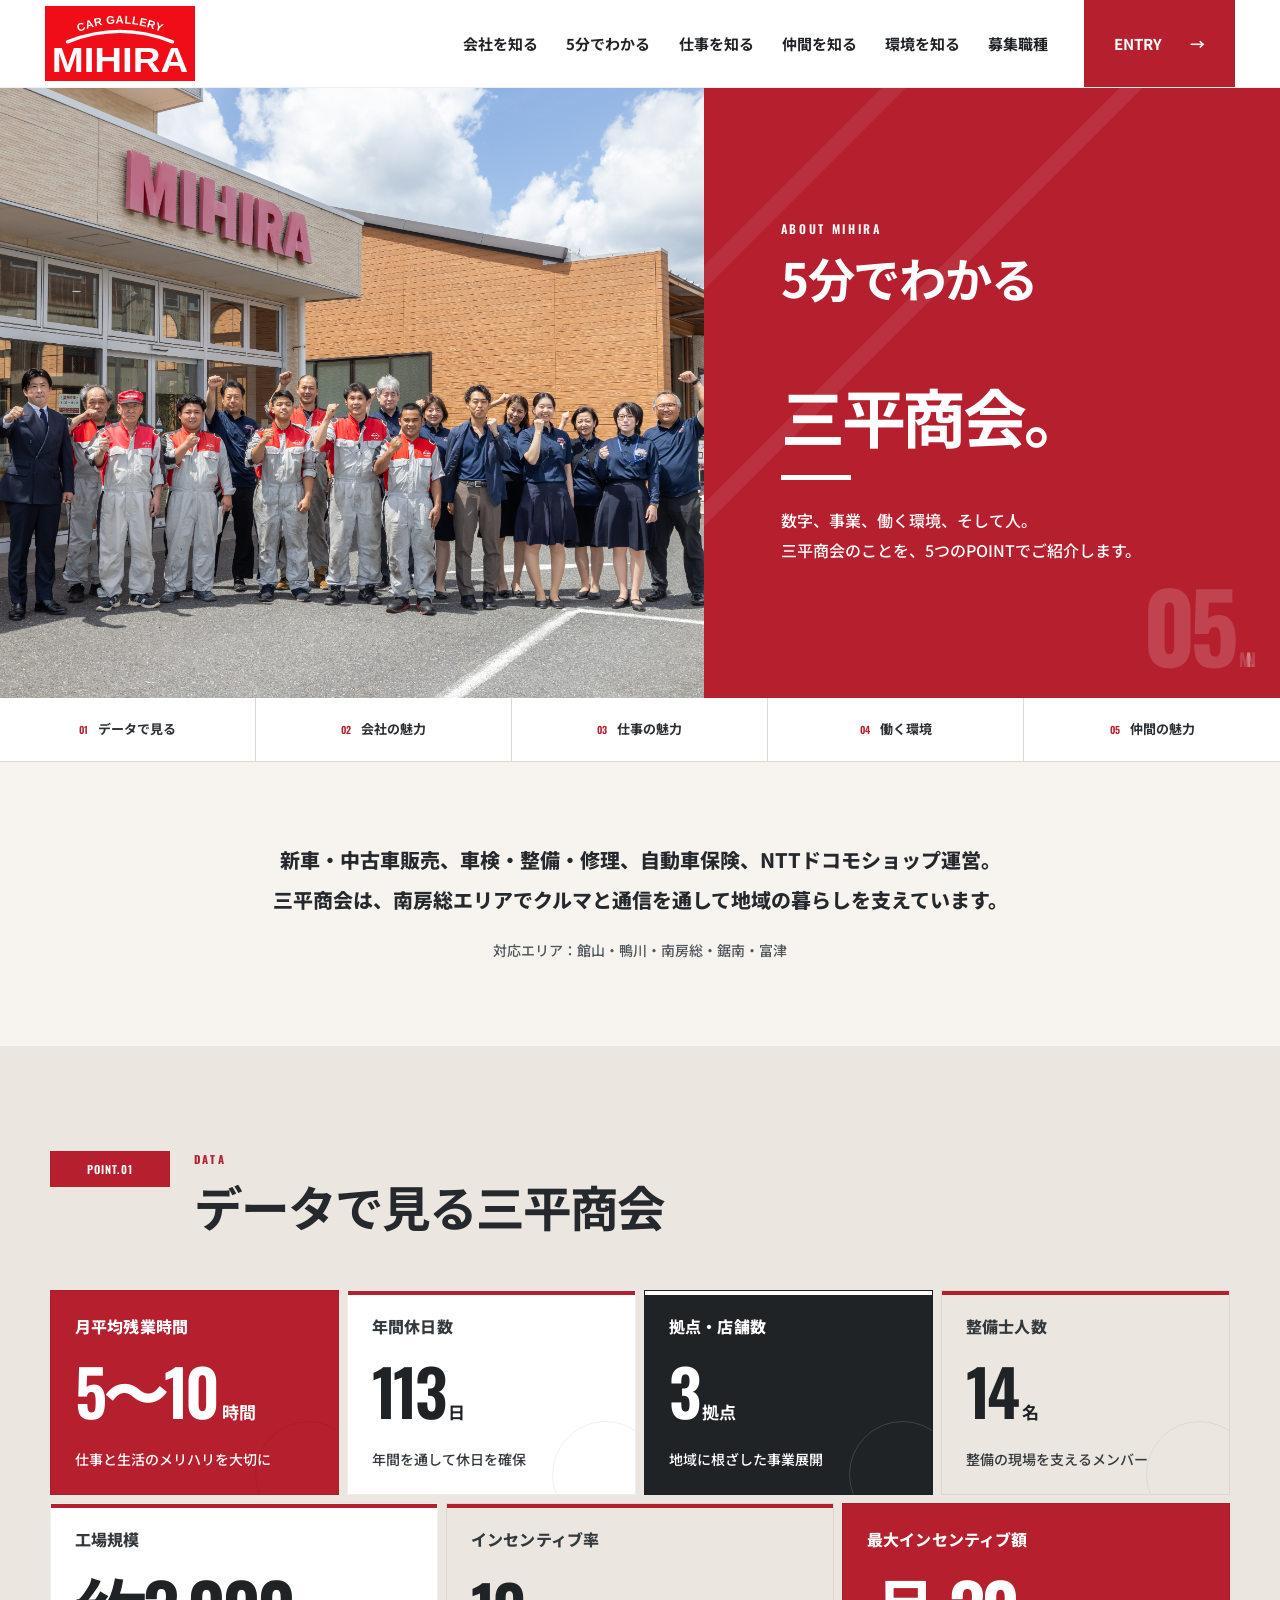
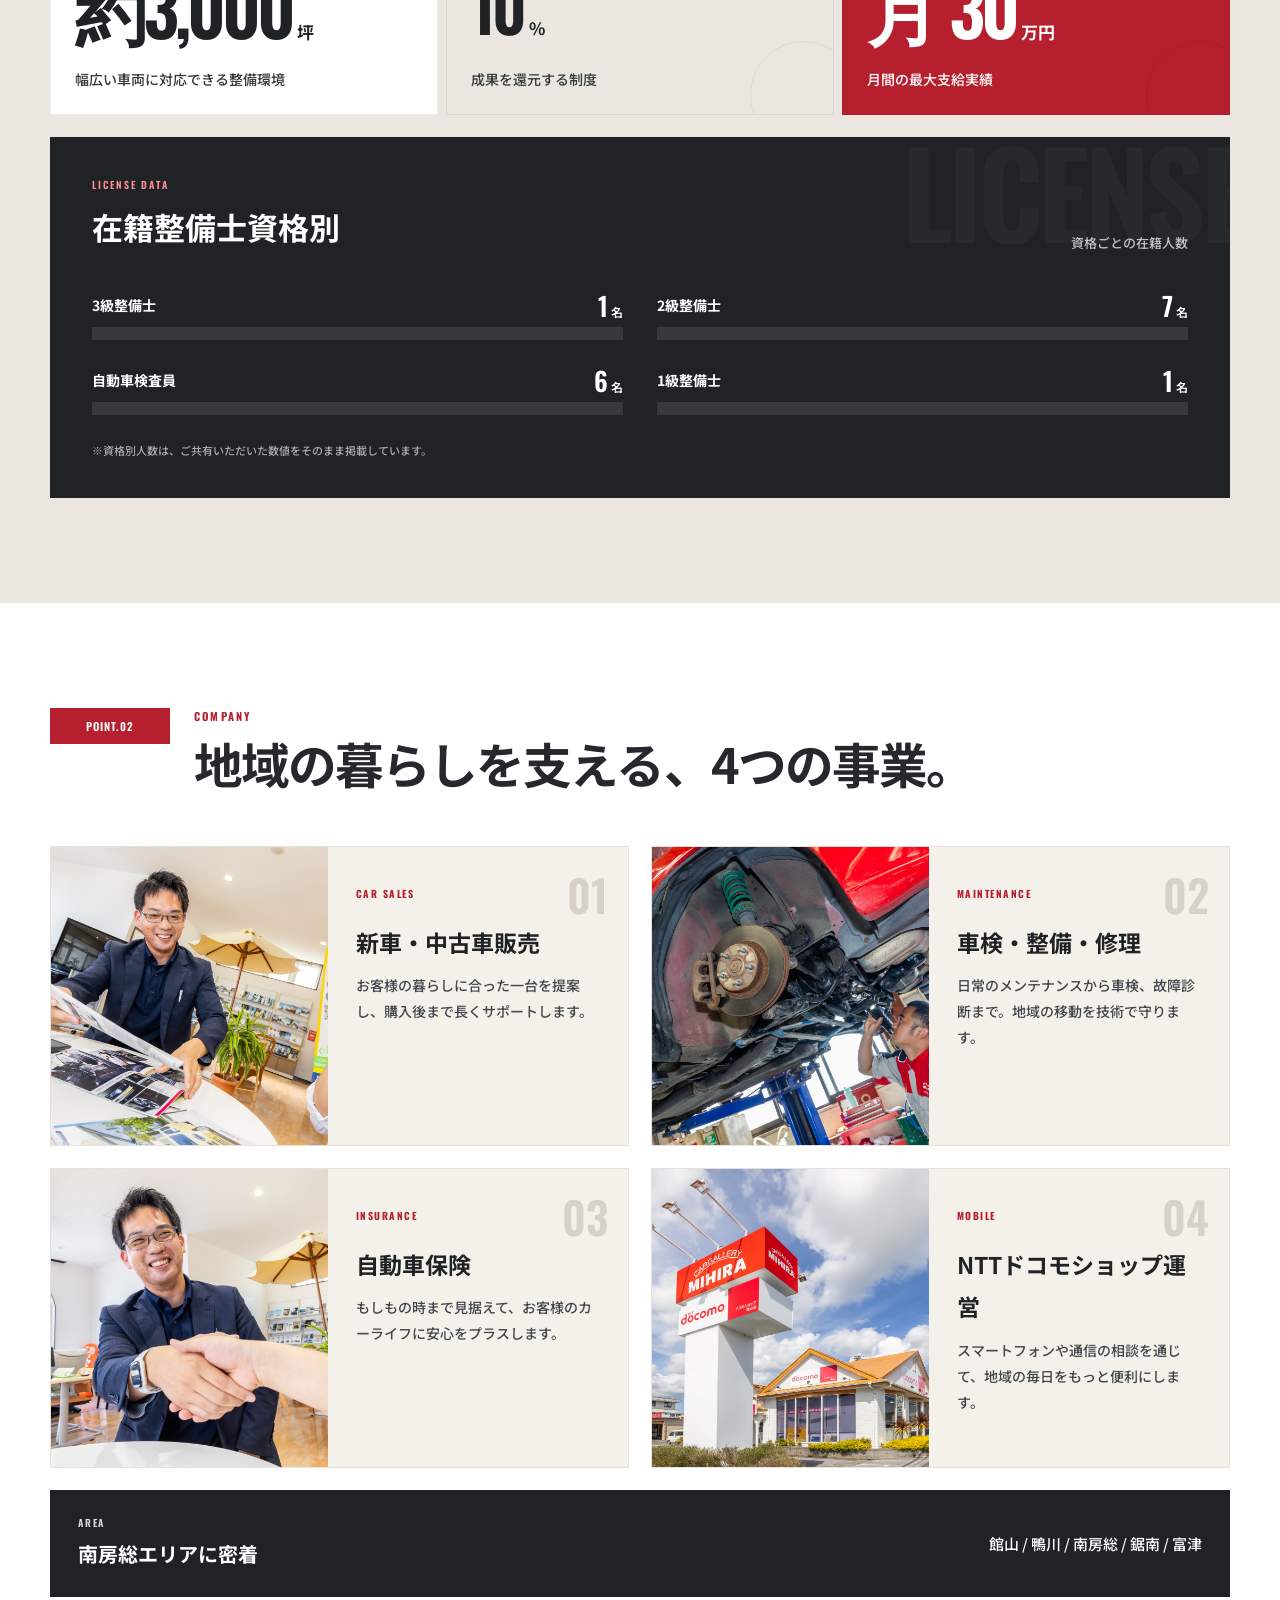
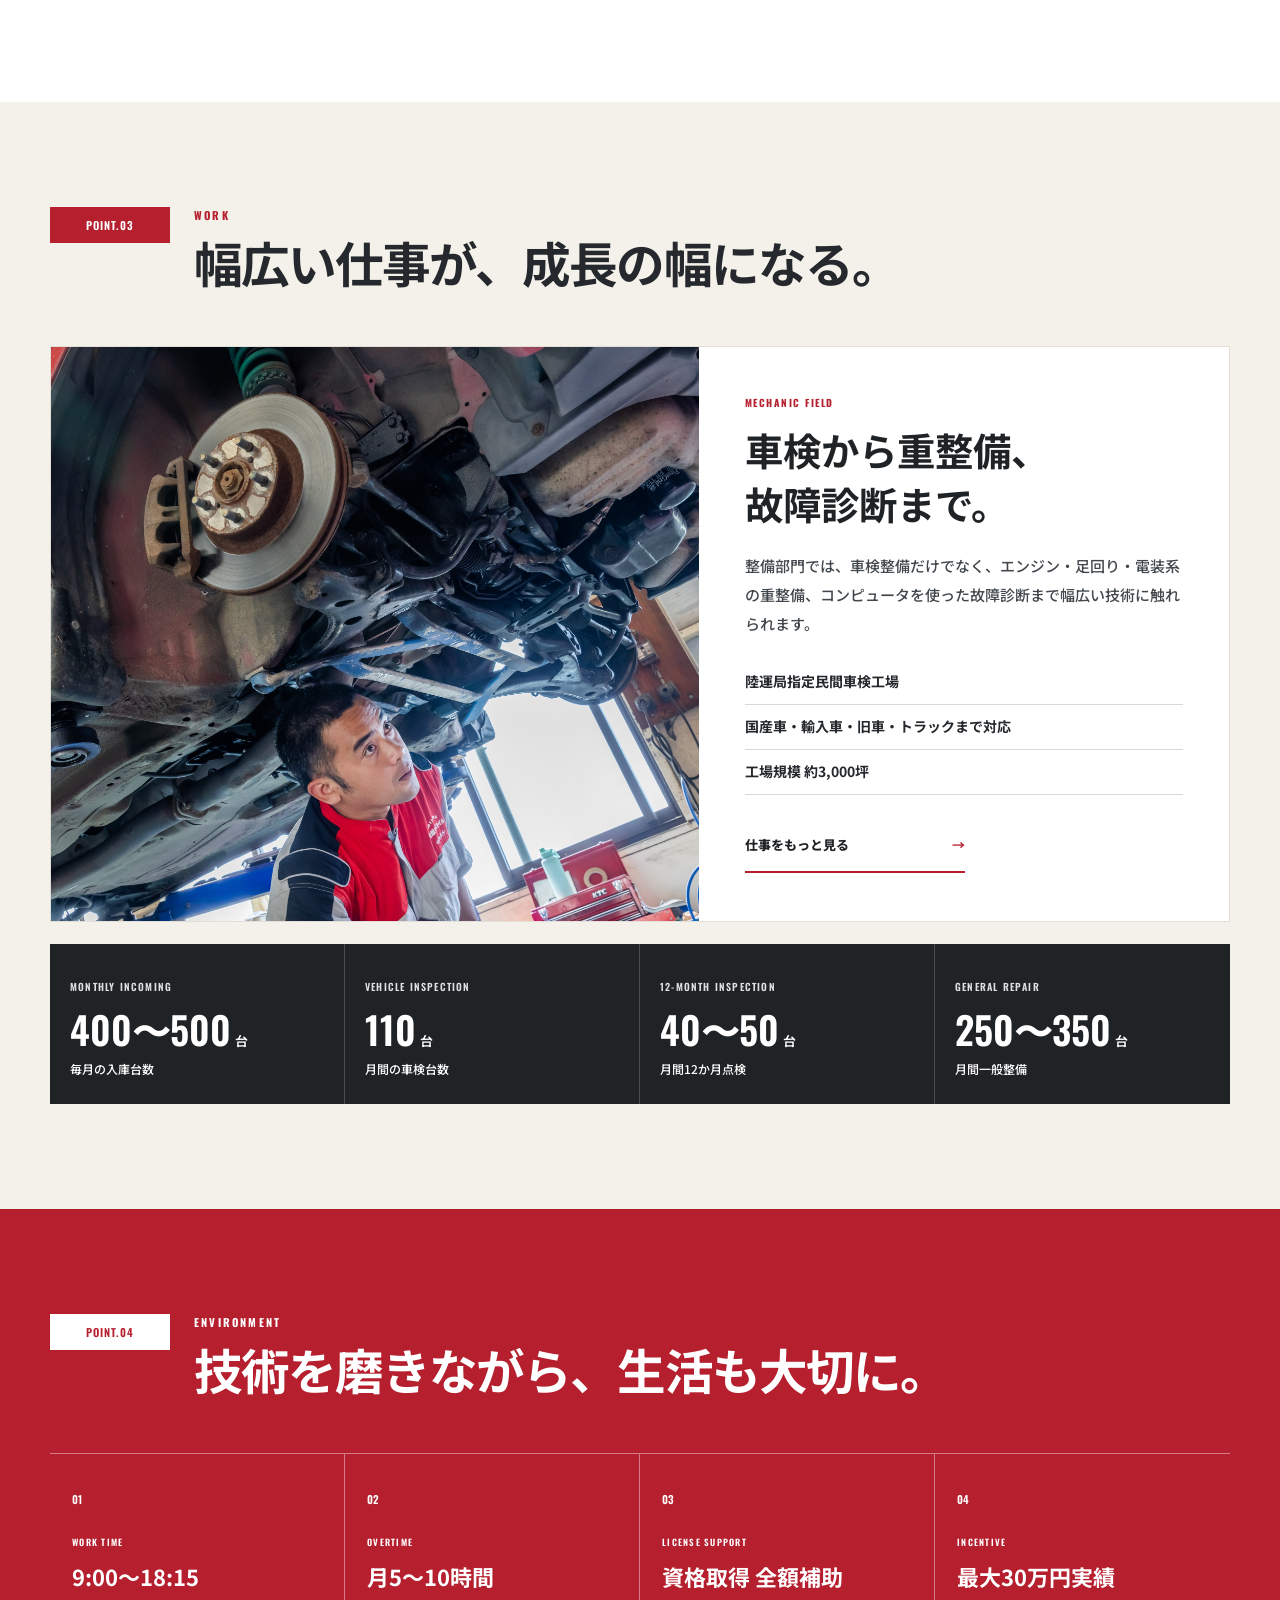
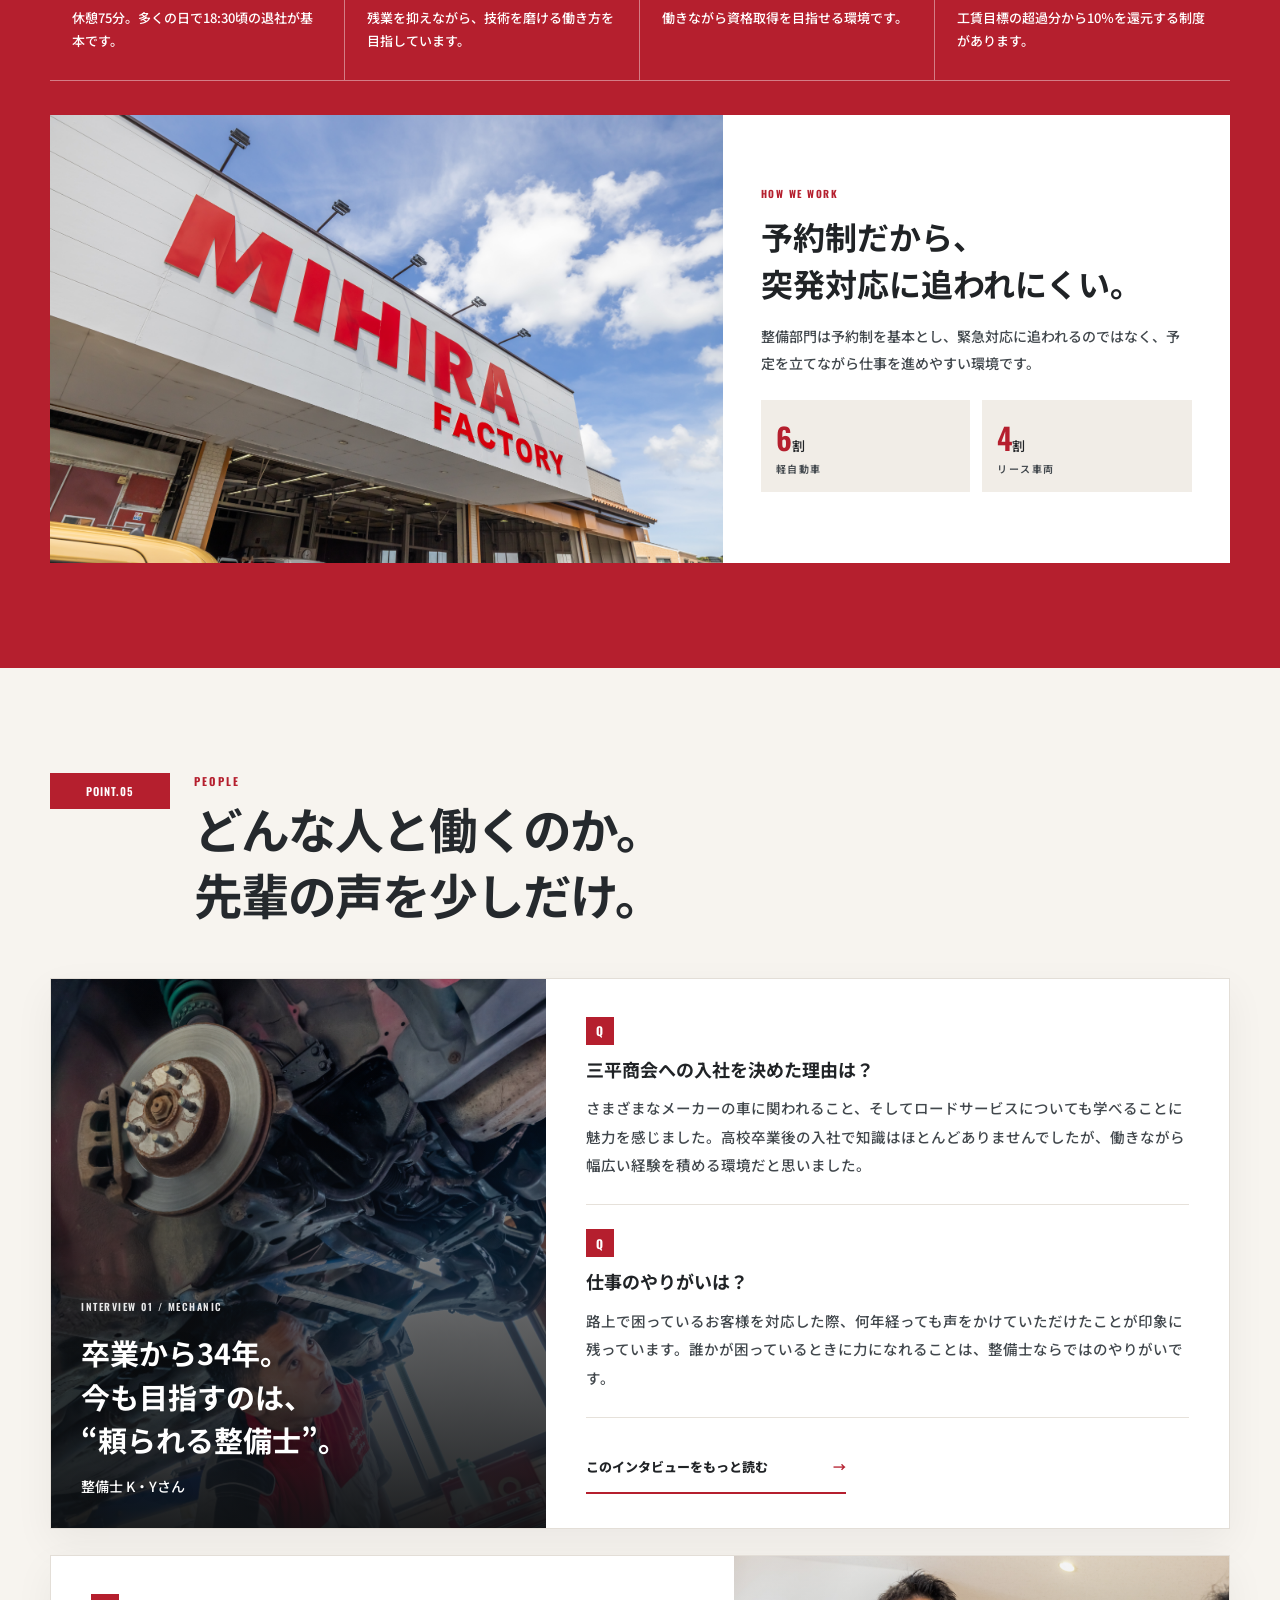
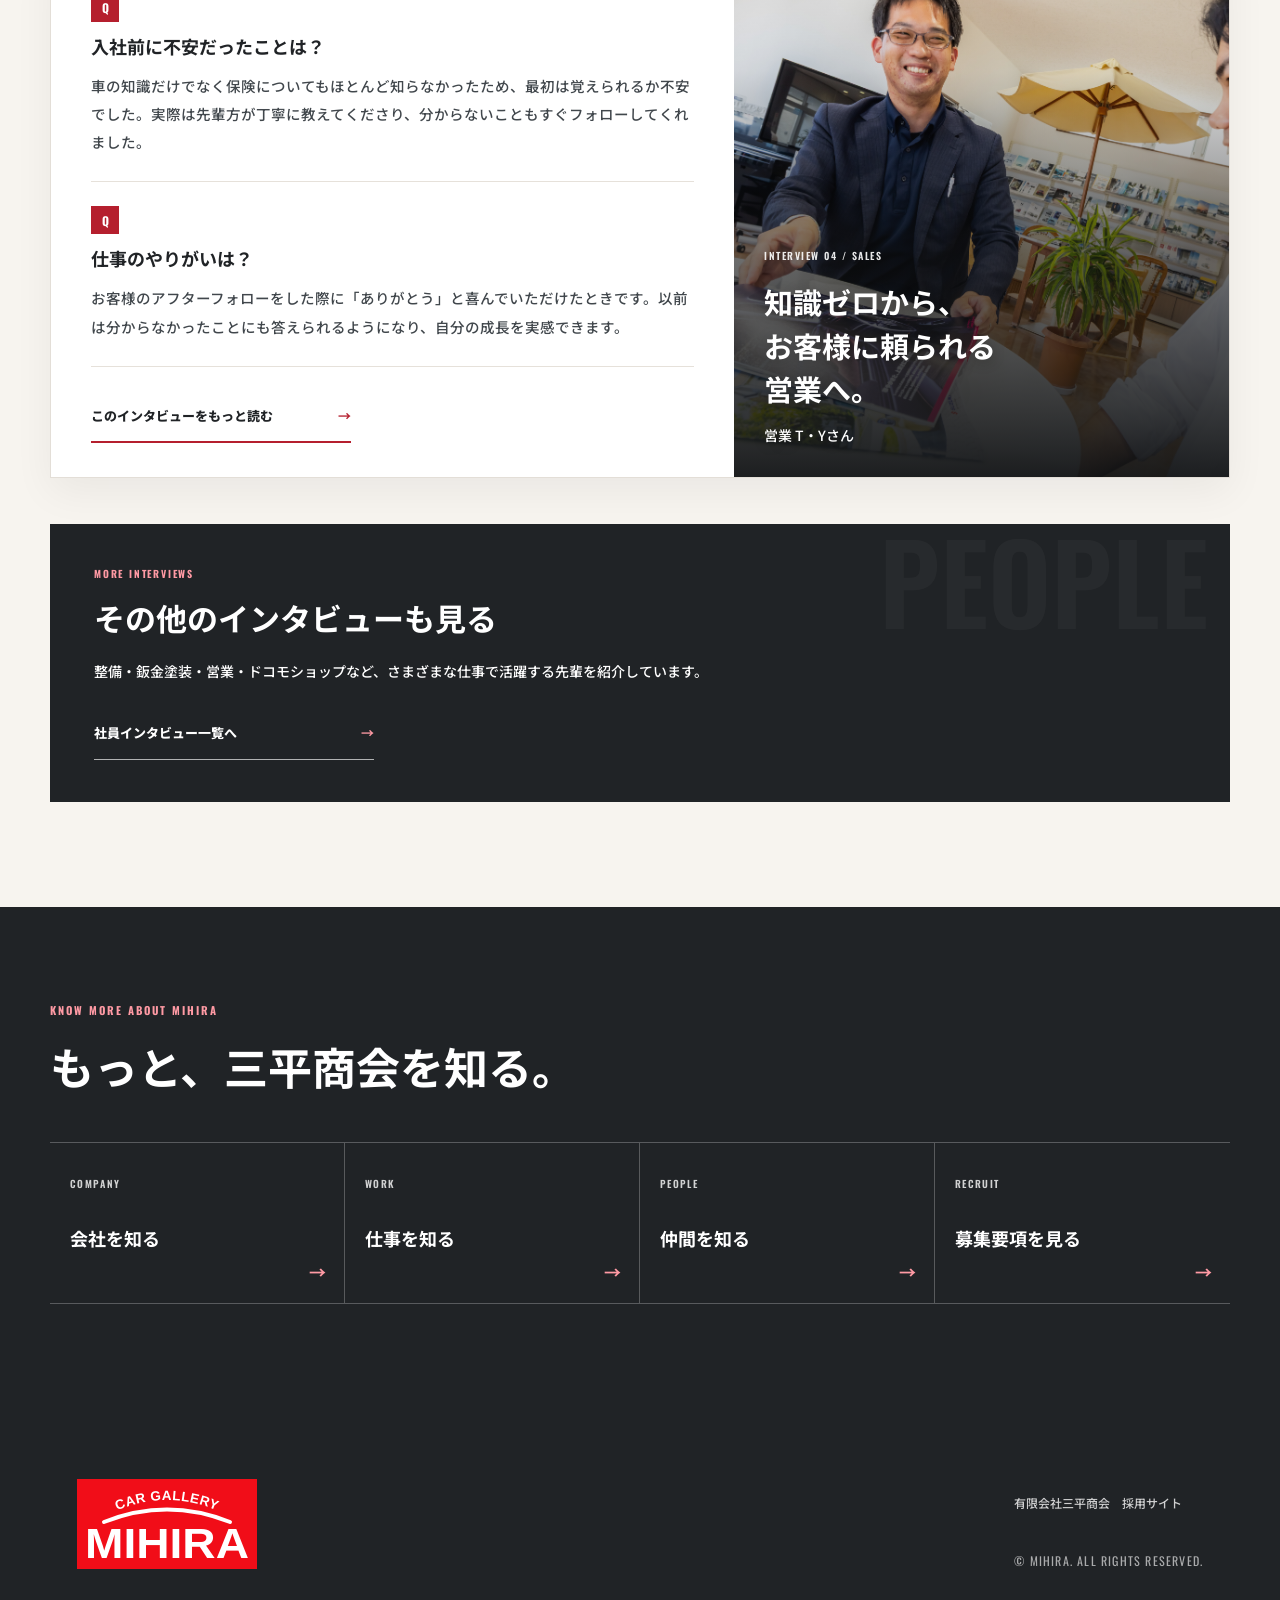
==== commit 18832923: "Add 5-minute overview to navigation" ====
--- a/about/index.html
+++ b/about/index.html
@@ -12,7 +12,7 @@
   <a class="logo" href="../"><span class="logo-mark">M</span><span>三平商会<small>RECRUITING SITE</small></span></a>
   <button class="menu" aria-label="メニューを開く" aria-expanded="false"><span></span><span></span><span></span></button>
   <nav class="nav">
-    <a href="../company/">会社を知る</a>
+    <a href="../company/">会社を知る</a><a href="../about/">5分でわかる</a>
     <a href="../work/">仕事を知る</a>
     <a href="../people/">仲間を知る</a>
     <a href="../factory-tour/">環境を知る</a>
--- a/assets/css/style.css
+++ b/assets/css/style.css
@@ -4196,3 +4196,462 @@
     width:100%;
   }
 }
+
+
+/* confirmed company data and license chart */
+.five-data-grid-current{
+  grid-template-columns:repeat(4,1fr);
+}
+.five-data-grid-current .five-stat{
+  min-height:190px;
+}
+.five-data-grid-current .five-stat-large{
+  grid-column:span 2;
+}
+.five-data-grid-current .five-stat strong{
+  position:relative;
+  z-index:1;
+}
+.five-data-grid-current .five-stat p{
+  position:relative;
+  z-index:1;
+}
+.five-data-grid-current .five-stat:nth-child(1){background:var(--red)}
+.five-data-grid-current .five-stat:nth-child(2){background:#fff}
+.five-data-grid-current .five-stat:nth-child(3){background:#202326}
+.five-data-grid-current .five-stat:nth-child(4){background:#ebe7e0}
+.five-data-grid-current .five-stat:nth-child(5){background:#fff}
+.five-data-grid-current .five-stat:nth-child(6){background:#ebe7e0}
+.five-data-grid-current .five-stat:nth-child(7){background:var(--red)}
+.five-data-grid-current .five-stat:nth-child(1) small,
+.five-data-grid-current .five-stat:nth-child(1) strong,
+.five-data-grid-current .five-stat:nth-child(1) p,
+.five-data-grid-current .five-stat:nth-child(3) small,
+.five-data-grid-current .five-stat:nth-child(3) strong,
+.five-data-grid-current .five-stat:nth-child(3) p,
+.five-data-grid-current .five-stat:nth-child(7) small,
+.five-data-grid-current .five-stat:nth-child(7) strong,
+.five-data-grid-current .five-stat:nth-child(7) p{
+  color:#fff!important;
+}
+.five-data-grid-current .five-stat:nth-child(2) strong,
+.five-data-grid-current .five-stat:nth-child(4) strong,
+.five-data-grid-current .five-stat:nth-child(5) strong,
+.five-data-grid-current .five-stat:nth-child(6) strong{
+  color:#202326!important;
+}
+
+.five-license-panel{
+  margin-top:34px;
+  padding:40px 42px 38px;
+  background:#202326;
+  color:#fff;
+  overflow:hidden;
+  position:relative;
+}
+.five-license-panel:after{
+  content:"LICENSE";
+  position:absolute;
+  right:-18px;
+  top:-35px;
+  font:600 118px Oswald;
+  color:rgba(255,255,255,.035);
+  letter-spacing:-.04em;
+}
+.five-license-head{
+  position:relative;
+  z-index:1;
+  display:flex;
+  align-items:flex-end;
+  justify-content:space-between;
+  gap:30px;
+  margin-bottom:30px;
+}
+.five-license-head p{
+  margin:0 0 6px;
+  font:600 10px Oswald;
+  letter-spacing:.18em;
+  color:#ff8d98;
+}
+.five-license-head h3{
+  margin:0;
+  font-size:31px;
+  color:#fff;
+}
+.five-license-head>span{
+  font-size:13px;
+  color:rgba(255,255,255,.72);
+}
+.five-license-chart{
+  position:relative;
+  z-index:1;
+  display:grid;
+  gap:17px;
+}
+.five-license-name{
+  display:grid;
+  grid-template-columns:1fr auto;
+  align-items:end;
+  gap:20px;
+  margin-bottom:8px;
+}
+.five-license-name>span{
+  font-size:14px;
+  font-weight:700;
+  color:#fff;
+}
+.five-license-name strong{
+  font:600 26px/1 Oswald;
+  color:#fff;
+  font-variant-numeric:tabular-nums;
+}
+.five-license-name strong i{
+  margin-left:3px;
+  font-family:"Noto Sans JP",sans-serif;
+  font-size:12px;
+  font-style:normal;
+}
+.five-license-bar{
+  height:13px;
+  background:rgba(255,255,255,.10);
+  overflow:hidden;
+}
+.five-license-bar>span{
+  display:block;
+  width:var(--license-width);
+  height:100%;
+  background:var(--red);
+  transform-origin:left center;
+}
+.motion-ready .five-license-panel .five-license-bar>span{
+  transform:scaleX(0);
+}
+.motion-ready .five-license-panel.is-visible .five-license-bar>span{
+  transform:scaleX(1);
+  transition:transform .9s cubic-bezier(.2,.75,.25,1);
+}
+.motion-ready .five-license-panel.is-visible .five-license-row:nth-child(2) .five-license-bar>span{transition-delay:.08s}
+.motion-ready .five-license-panel.is-visible .five-license-row:nth-child(3) .five-license-bar>span{transition-delay:.16s}
+.motion-ready .five-license-panel.is-visible .five-license-row:nth-child(4) .five-license-bar>span{transition-delay:.24s}
+.five-license-note{
+  position:relative;
+  z-index:1;
+  margin:22px 0 0;
+  font-size:11px;
+  line-height:1.7;
+  color:rgba(255,255,255,.62);
+}
+
+@media(max-width:850px){
+  .five-data-grid-current{
+    grid-template-columns:1fr 1fr;
+  }
+  .five-data-grid-current .five-stat-large{
+    grid-column:span 2;
+  }
+  .five-license-panel{
+    padding:30px 22px 28px;
+  }
+  .five-license-head{
+    align-items:flex-start;
+    flex-direction:column;
+    gap:8px;
+  }
+  .five-license-head h3{
+    font-size:27px;
+  }
+}
+
+
+/* five minute data grid alignment */
+/* Rebuild the confirmed-data area into a deliberate 4 + 3 editorial grid */
+.five-data-grid-current{
+  display:grid;
+  grid-template-columns:repeat(12,minmax(0,1fr));
+  gap:8px;
+  background:transparent;
+}
+.five-data-grid-current .five-stat{
+  grid-column:auto!important;
+  min-height:205px;
+  padding:24px 24px 22px;
+  display:flex;
+  flex-direction:column;
+  justify-content:space-between;
+  border:1px solid rgba(32,35,38,.08);
+}
+.five-data-grid-current .five-stat:nth-child(-n+4){
+  grid-column:span 3!important;
+}
+.five-data-grid-current .five-stat:nth-child(n+5){
+  grid-column:span 4!important;
+}
+.five-data-grid-current .five-stat small{
+  min-height:22px;
+  display:flex;
+  align-items:flex-start;
+  font-size:12px;
+  line-height:1.5;
+}
+.five-data-grid-current .five-stat strong{
+  margin:18px 0 12px;
+  line-height:1!important;
+}
+.five-data-grid-current .five-stat p{
+  min-height:38px;
+  margin:0;
+  display:flex;
+  align-items:flex-end;
+  line-height:1.65;
+}
+.five-data-grid-current .five-stat:nth-child(5) strong,
+.five-data-grid-current .five-stat:nth-child(7) strong{
+  font-size:clamp(46px,4.8vw,68px);
+}
+.five-license-panel{
+  margin-top:22px;
+}
+
+/* Keep the qualification panel visually aligned with the data grid */
+.five-license-chart{
+  grid-template-columns:1fr 1fr;
+  gap:20px 34px;
+}
+.five-license-row{
+  min-width:0;
+}
+.five-license-name{
+  min-height:34px;
+}
+.five-license-note{
+  margin-top:26px;
+}
+
+@media(max-width:1050px){
+  .five-data-grid-current{
+    grid-template-columns:repeat(2,minmax(0,1fr));
+  }
+  .five-data-grid-current .five-stat,
+  .five-data-grid-current .five-stat:nth-child(-n+4),
+  .five-data-grid-current .five-stat:nth-child(n+5){
+    grid-column:auto!important;
+  }
+  .five-data-grid-current .five-stat:last-child{
+    grid-column:1 / -1!important;
+  }
+}
+@media(max-width:850px){
+  .five-data-grid-current{
+    grid-template-columns:1fr;
+    gap:7px;
+  }
+  .five-data-grid-current .five-stat,
+  .five-data-grid-current .five-stat:last-child{
+    grid-column:1!important;
+    min-height:165px;
+  }
+  .five-data-grid-current .five-stat p{
+    min-height:0;
+  }
+  .five-license-chart{
+    grid-template-columns:1fr;
+    gap:18px;
+  }
+}
+
+
+/* five minute hero title scale */
+.five-hero-copy h1{
+  line-height:1.08;
+}
+.five-hero-copy h1 span{
+  display:block;
+  font-size:.74em;
+  line-height:1.08;
+  letter-spacing:-.025em;
+  margin-bottom:8px;
+}
+@media(max-width:850px){
+  .five-hero-copy h1 span{
+    font-size:.78em;
+    margin-bottom:6px;
+  }
+}
+
+
+/* five minute data typography boost */
+/* Raise the visual floor for labels and figures in the data cards */
+.five-data-grid-current .five-stat small{
+  min-height:26px;
+  font-size:16px!important;
+  line-height:1.45!important;
+  font-weight:800!important;
+  letter-spacing:.01em;
+}
+.five-data-grid-current .five-stat strong{
+  font-size:clamp(60px,5vw,78px)!important;
+  line-height:.98!important;
+  letter-spacing:-.055em;
+}
+.five-data-grid-current .five-stat strong i{
+  font-size:17px!important;
+  margin-left:5px;
+  font-weight:700;
+}
+.five-data-grid-current .five-stat:nth-child(5) strong,
+.five-data-grid-current .five-stat:nth-child(7) strong{
+  font-size:clamp(68px,5.6vw,88px)!important;
+}
+.five-data-grid-current .five-stat p{
+  font-size:14px!important;
+  line-height:1.7!important;
+}
+
+/* Explicit light-card text colors so labels never disappear */
+.five-data-grid-current .five-stat:nth-child(2) small,
+.five-data-grid-current .five-stat:nth-child(2) p,
+.five-data-grid-current .five-stat:nth-child(4) small,
+.five-data-grid-current .five-stat:nth-child(4) p,
+.five-data-grid-current .five-stat:nth-child(5) small,
+.five-data-grid-current .five-stat:nth-child(5) p,
+.five-data-grid-current .five-stat:nth-child(6) small,
+.five-data-grid-current .five-stat:nth-child(6) p{
+  color:#34393d!important;
+}
+.five-data-grid-current .five-stat:nth-child(5) small{
+  display:flex!important;
+  visibility:visible!important;
+  opacity:1!important;
+}
+
+@media(max-width:1050px){
+  .five-data-grid-current .five-stat strong{
+    font-size:clamp(58px,8vw,74px)!important;
+  }
+  .five-data-grid-current .five-stat:nth-child(5) strong,
+  .five-data-grid-current .five-stat:nth-child(7) strong{
+    font-size:clamp(64px,9vw,82px)!important;
+  }
+}
+@media(max-width:850px){
+  .five-data-grid-current .five-stat small{
+    font-size:15px!important;
+  }
+  .five-data-grid-current .five-stat strong{
+    font-size:56px!important;
+  }
+  .five-data-grid-current .five-stat:nth-child(5) strong,
+  .five-data-grid-current .five-stat:nth-child(7) strong{
+    font-size:62px!important;
+  }
+  .five-data-grid-current .five-stat strong i{
+    font-size:15px!important;
+  }
+}
+
+
+/* homepage mobile hero final polish */
+@media(max-width:850px){
+  /* Keep the first view compact and make the photo fill the hero completely */
+  .hero{
+    height:calc(100svh - 12px)!important;
+    min-height:590px!important;
+    max-height:720px!important;
+    padding:0!important;
+    background:#d7d3cc!important;
+    overflow:hidden!important;
+  }
+
+  .hero-photo,
+  .hero-photo.site-photo{
+    position:absolute!important;
+    inset:0!important;
+    width:100%!important;
+    height:100%!important;
+    min-height:100%!important;
+    display:block!important;
+    background:#d7d3cc!important;
+  }
+
+  .hero-photo.site-photo img,
+  .hero-photo.hero-group img{
+    position:absolute!important;
+    inset:0!important;
+    width:100%!important;
+    height:100%!important;
+    min-height:100%!important;
+    max-width:none!important;
+    object-fit:cover!important;
+    object-position:58% center!important;
+  }
+
+  /* Gentle shading only behind the copy; keep the photograph visible */
+  .hero-photo.hero-group:after{
+    content:""!important;
+    display:block!important;
+    position:absolute!important;
+    inset:0!important;
+    background:linear-gradient(
+      0deg,
+      rgba(17,19,21,.24) 0%,
+      rgba(17,19,21,.04) 46%,
+      rgba(17,19,21,0) 72%
+    )!important;
+    pointer-events:none;
+  }
+
+  .hero-copy{
+    left:18px!important;
+    right:18px!important;
+    top:auto!important;
+    bottom:30px!important;
+    width:auto!important;
+    transform:none!important;
+    padding:18px 18px 20px!important;
+    background:rgba(255,255,255,.92)!important;
+    backdrop-filter:blur(5px)!important;
+    -webkit-backdrop-filter:blur(5px)!important;
+    box-shadow:0 10px 30px rgba(0,0,0,.14)!important;
+  }
+
+  .hero-copy .eyebrow{
+    margin:0 0 7px!important;
+    font-size:10px!important;
+    line-height:1.45!important;
+    letter-spacing:.17em!important;
+  }
+
+  .hero-copy h1{
+    margin:6px 0 12px!important;
+    font-size:clamp(36px,10.5vw,46px)!important;
+    line-height:1.12!important;
+    letter-spacing:-.045em!important;
+  }
+
+  .hero-copy h1 em{
+    border-bottom-width:4px!important;
+  }
+
+  .hero-copy>p:last-child{
+    margin:0!important;
+    font-size:13px!important;
+    line-height:1.55!important;
+    letter-spacing:.03em!important;
+  }
+}
+
+@media(max-width:390px){
+  .hero{
+    min-height:560px!important;
+    max-height:660px!important;
+  }
+  .hero-copy{
+    left:14px!important;
+    right:14px!important;
+    bottom:22px!important;
+    padding:16px 16px 18px!important;
+  }
+  .hero-copy h1{
+    font-size:35px!important;
+  }
+}
